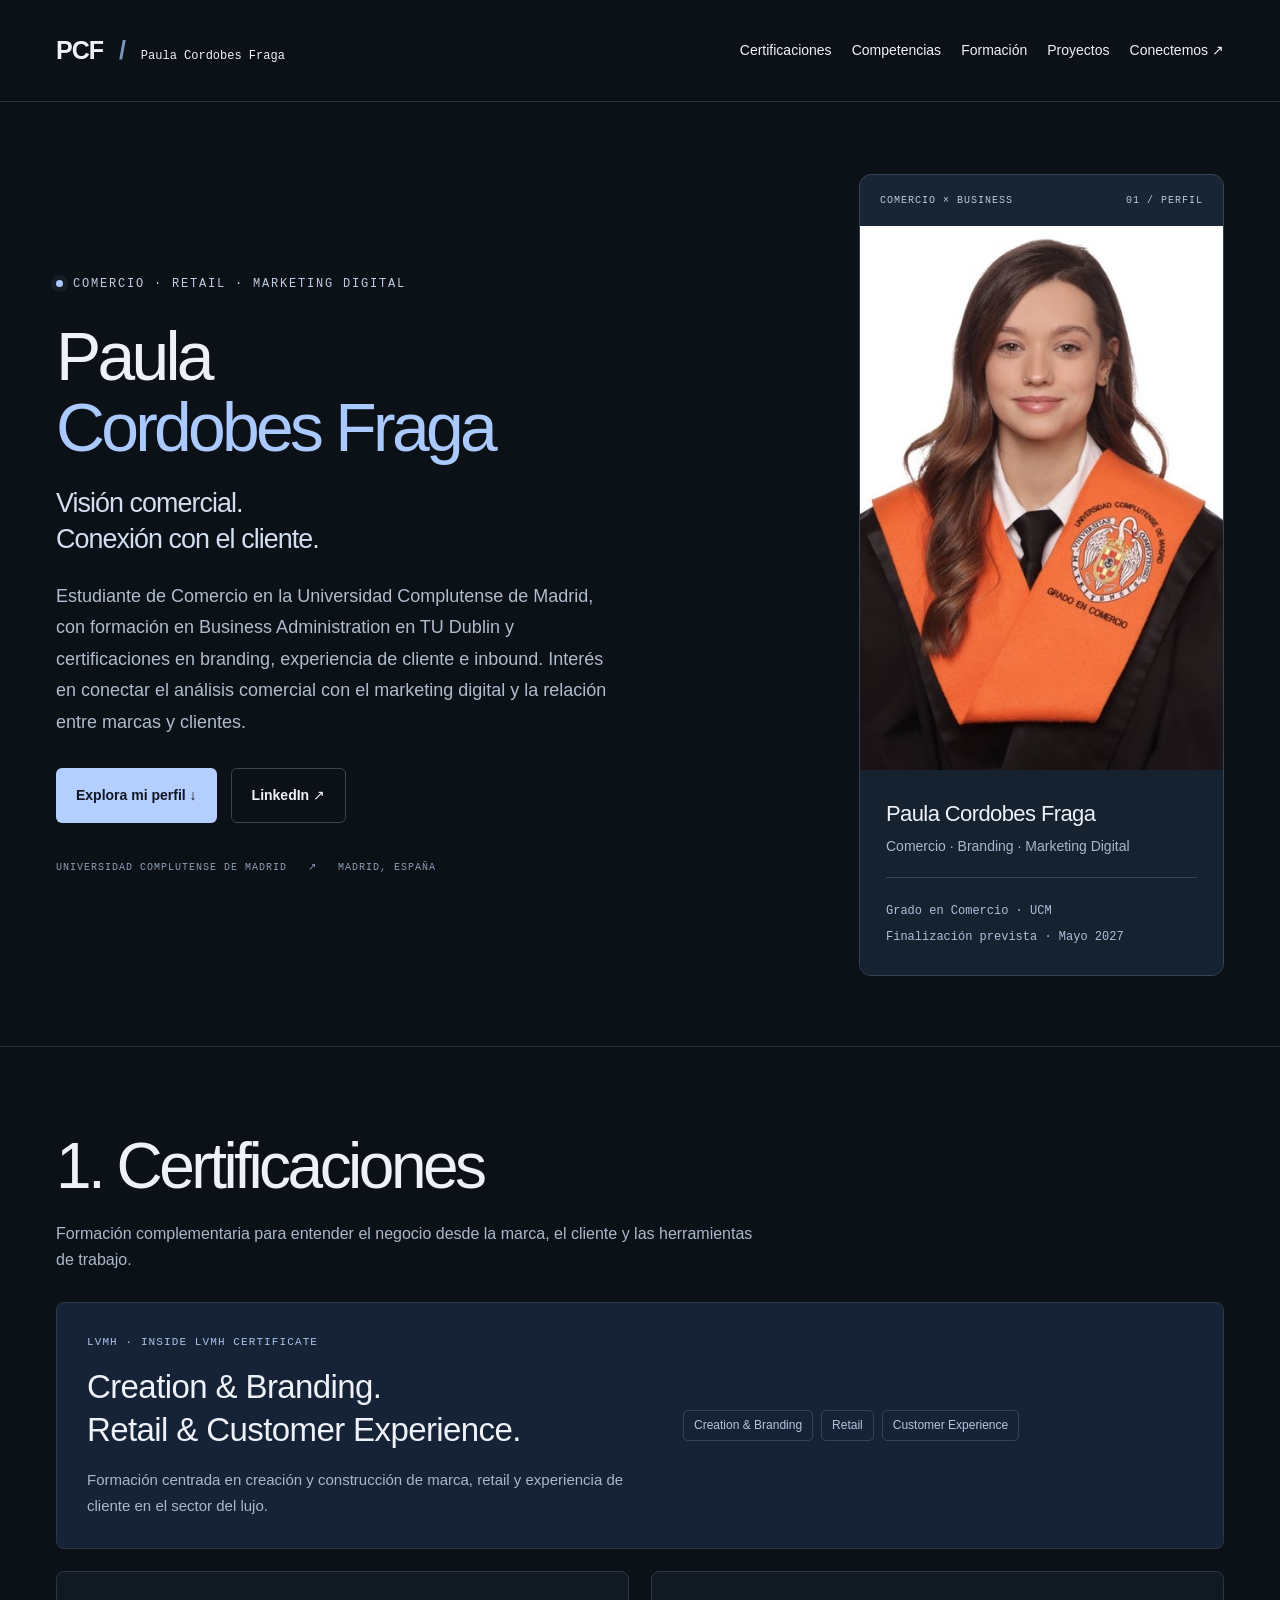
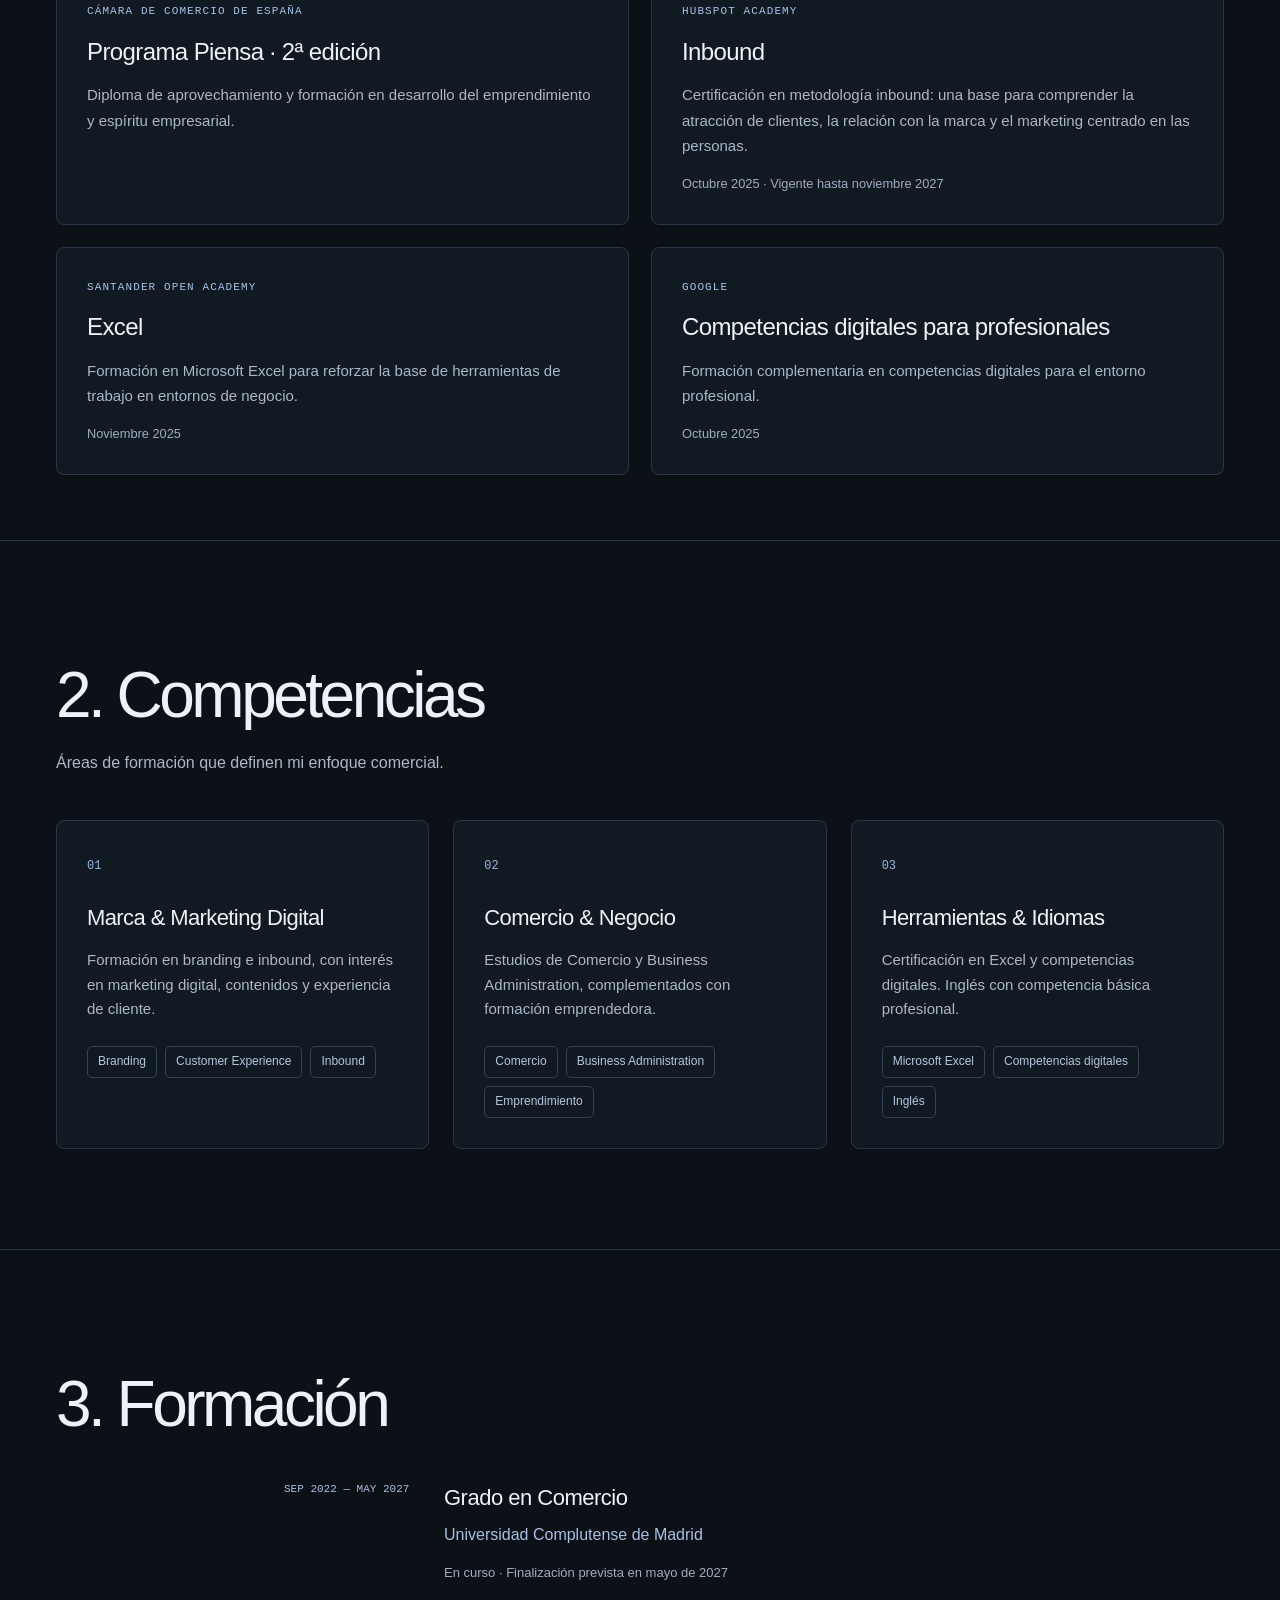
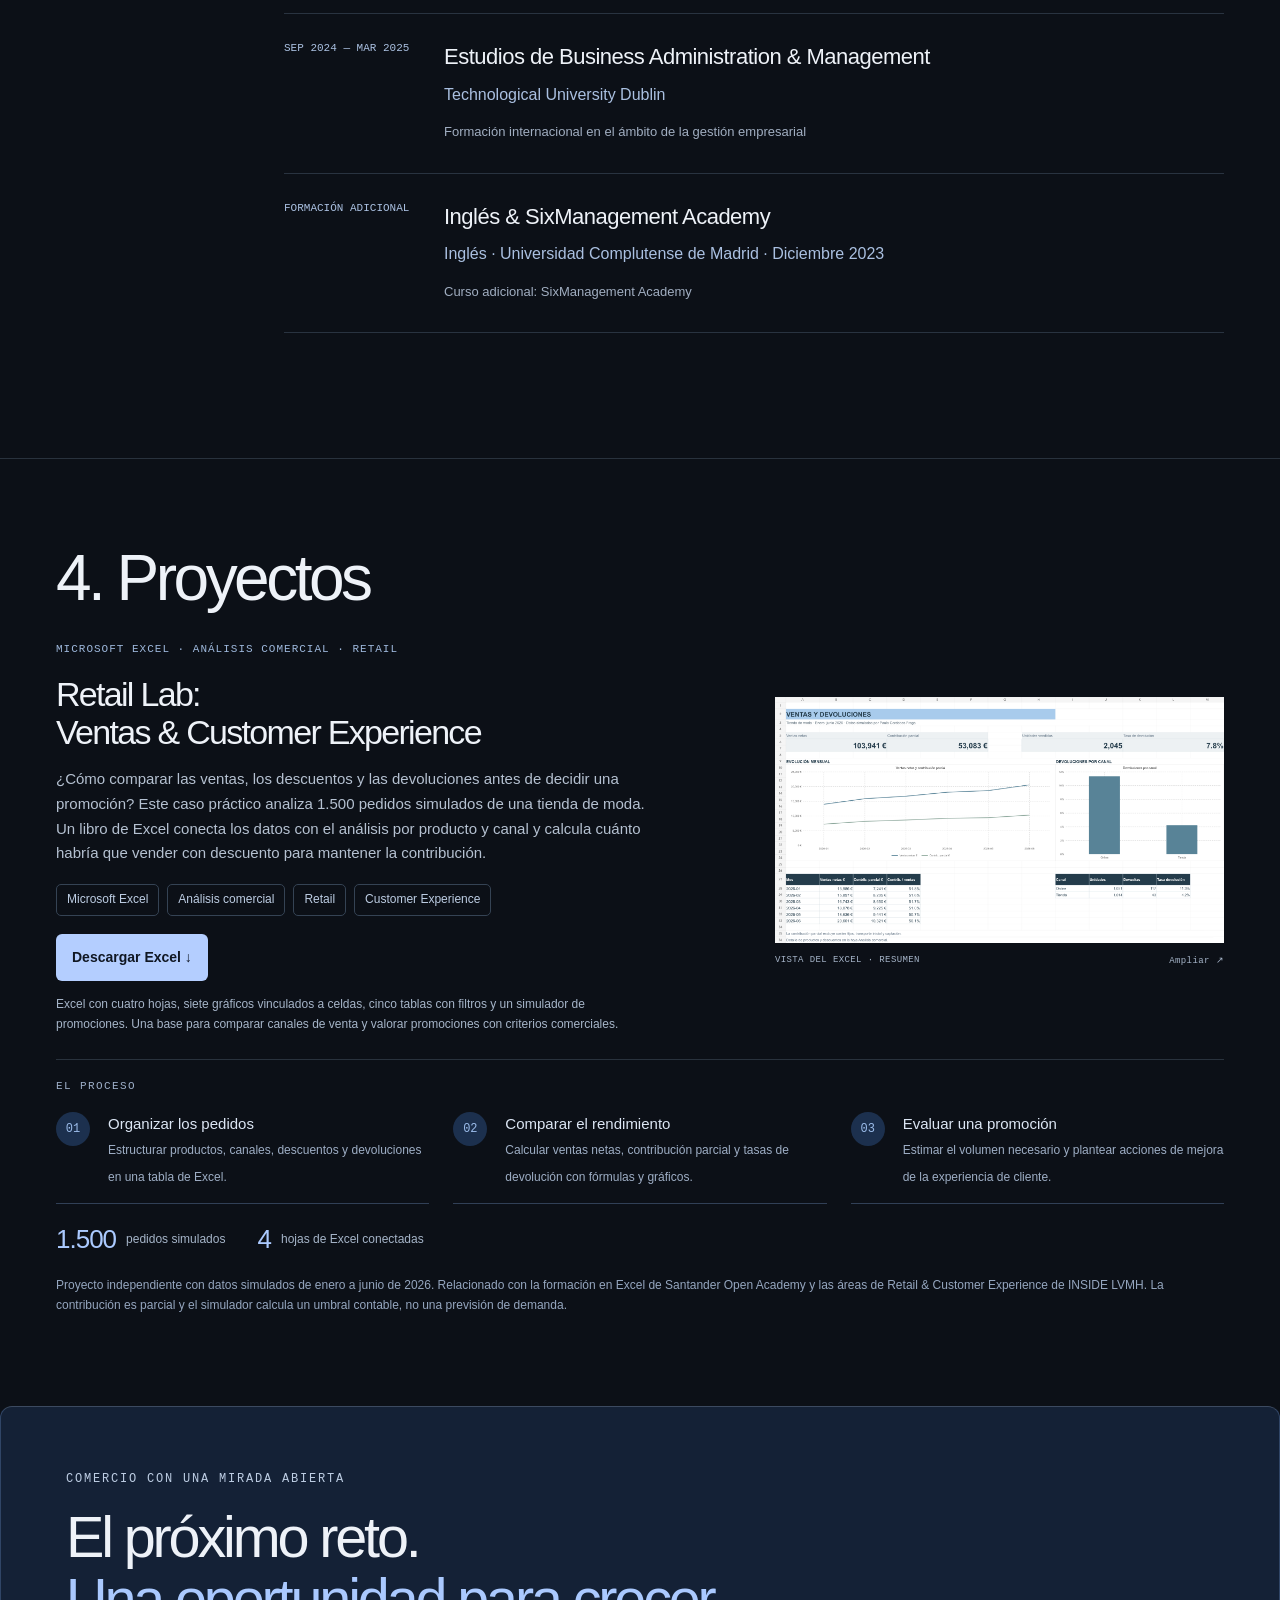
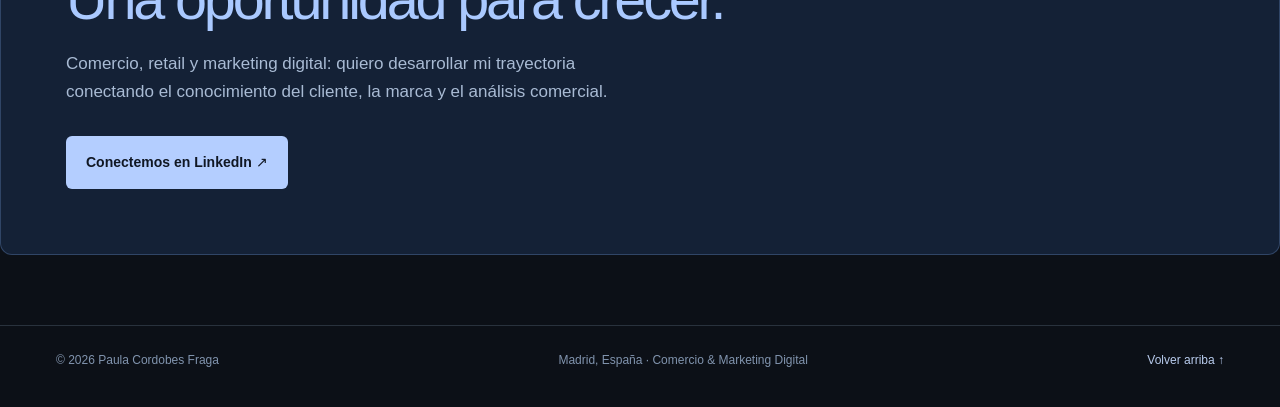
==== index.html @ 2d297b6a "Sincronizar vista previa con el Excel adjunto" ====
<!doctype html><html lang="es"><head><meta charset="utf-8"><meta name="viewport" content="width=device-width,initial-scale=1"><title>Paula Cordobes Fraga | Comercio, Retail & Marketing Digital</title><meta name="description" content="Estudiante de Comercio en la Universidad Complutense de Madrid. Formación internacional, retail, branding e interés en marketing digital."><link rel="canonical" href="https://paulacordobesfraga.github.io/"><meta property="og:title" content="Paula Cordobes Fraga | Comercio & Marketing Digital"><meta property="og:description" content="Formación comercial, perspectiva internacional y una mirada centrada en la marca y el cliente."><link rel="stylesheet" href="style.css"><style>#projects .project-cover figcaption,#projects .project-cover figcaption span{color:#a6b5c9}#projects .project-cover a:focus-visible{outline:2px solid #b4ceff;outline-offset:5px}#projects .project-cover img{aspect-ratio:auto}#projects .project-actions .text-link{flex-basis:auto;margin-right:18px}@media(max-width:700px){#projects .project-cover{max-width:none}#projects .project-actions .text-link{flex-basis:100%}}</style></head><body><main><a class="skip" href="#content">Saltar al contenido</a><header class="nav"><a class="wordmark" href="#content">PCF<span> / </span><small>Paula Cordobes Fraga</small></a><nav aria-label="Navegación principal"><a href="#credentials">Certificaciones</a><a href="#expertise">Competencias</a><a href="#education">Formación</a><a href="#projects">Proyectos</a><a class="" href="https://www.linkedin.com/in/paula-cordob%C3%A9s-fraga-508a6a265/" target="_blank" rel="noopener noreferrer">Conectemos ↗</a></nav></header>
<section class="hero wrap" id="content"><div class="hero-copy"><p class="eyebrow"><span class="dot"></span> COMERCIO · RETAIL · MARKETING DIGITAL</p><h1>Paula<br><em>Cordobes Fraga</em></h1><p class="hero-role">Visión comercial.<br>Conexión con el cliente.</p><p class="intro">Estudiante de Comercio en la Universidad Complutense de Madrid, con formación en Business Administration en TU Dublin y certificaciones en branding, experiencia de cliente e inbound. Interés en conectar el análisis comercial con el marketing digital y la relación entre marcas y clientes.</p><div class="actions"><a class="button primary" href="#credentials">Explora mi perfil ↓</a><a class="button secondary" href="https://www.linkedin.com/in/paula-cordob%C3%A9s-fraga-508a6a265/" target="_blank" rel="noopener noreferrer">LinkedIn ↗</a></div><p class="hero-meta">UNIVERSIDAD COMPLUTENSE DE MADRID &nbsp; ↗ &nbsp; MADRID, ESPAÑA</p></div><aside class="portrait" aria-label="Resumen profesional"><div class="portrait-top"><span>COMERCIO × BUSINESS</span><span>01 / PERFIL</span></div><img src="paula-cordobes-fraga.jpeg" alt="Retrato de Paula Cordobes Fraga" width="427" height="640" fetchpriority="high" decoding="async" style="display:block;width:100%;height:auto;aspect-ratio:427/640;object-fit:contain"><div class="portrait-bottom"><p>Paula Cordobes Fraga</p><span>Comercio · Branding · Marketing Digital</span><div class="portrait-rule"></div><small>Grado en Comercio · UCM<br>Finalización prevista · Mayo 2027</small></div></aside></section>

<section class="work-section section" id="credentials"><div class="wrap"><div class="section-heading"><h2>1. Certificaciones</h2><p class="section-intro">Formación complementaria para entender el negocio desde la marca, el cliente y las herramientas de trabajo.</p></div><div class="credential-list"><article class="credential featured"><div><p class="organization">LVMH · INSIDE LVMH CERTIFICATE</p><h3>Creation & Branding.<br>Retail & Customer Experience.</h3><p>Formación centrada en creación y construcción de marca, retail y experiencia de cliente en el sector del lujo.</p></div><div class="tags"><span>Creation & Branding</span><span>Retail</span><span>Customer Experience</span></div></article><article class="credential"><p class="organization">CÁMARA DE COMERCIO DE ESPAÑA</p><h3>Programa Piensa · 2ª edición</h3><p>Diploma de aprovechamiento y formación en desarrollo del emprendimiento y espíritu empresarial.</p><small></small></article><article class="credential"><p class="organization">HUBSPOT ACADEMY</p><h3>Inbound</h3><p>Certificación en metodología inbound: una base para comprender la atracción de clientes, la relación con la marca y el marketing centrado en las personas.</p><small>Octubre 2025 · Vigente hasta noviembre 2027</small></article><article class="credential"><p class="organization">SANTANDER OPEN ACADEMY</p><h3>Excel</h3><p>Formación en Microsoft Excel para reforzar la base de herramientas de trabajo en entornos de negocio.</p><small>Noviembre 2025</small></article><article class="credential"><p class="organization">GOOGLE</p><h3>Competencias digitales para profesionales</h3><p>Formación complementaria en competencias digitales para el entorno profesional.</p><small>Octubre 2025</small></article></div></div></section>
<section class="toolkit section" id="expertise"><div class="wrap"><div class="section-heading"><h2>2. Competencias</h2><p class="section-intro">Áreas de formación que definen mi enfoque comercial.</p></div><div class="skill-grid"><article><span class="skill-no">01</span><h3>Marca & Marketing Digital</h3><p>Formación en branding e inbound, con interés en marketing digital, contenidos y experiencia de cliente.</p><div class="tags"><span>Branding</span><span>Customer Experience</span><span>Inbound</span></div></article><article><span class="skill-no">02</span><h3>Comercio & Negocio</h3><p>Estudios de Comercio y Business Administration, complementados con formación emprendedora.</p><div class="tags"><span>Comercio</span><span>Business Administration</span><span>Emprendimiento</span></div></article><article><span class="skill-no">03</span><h3>Herramientas & Idiomas</h3><p>Certificación en Excel y competencias digitales. Inglés con competencia básica profesional.</p><div class="tags"><span>Microsoft Excel</span><span>Competencias digitales</span><span>Inglés</span></div></article></div></div></section>
<section class="education section" id="education"><div class="wrap"><div class="section-heading"><h2>3. Formación</h2></div><div class="education-list"><article><span>SEP 2022 — MAY 2027</span><div><h3>Grado en Comercio</h3><p>Universidad Complutense de Madrid</p><small>En curso · Finalización prevista en mayo de 2027</small></div></article><article><span>SEP 2024 — MAR 2025</span><div><h3>Estudios de Business Administration & Management</h3><p>Technological University Dublin</p><small>Formación internacional en el ámbito de la gestión empresarial</small></div></article><article><span>FORMACIÓN ADICIONAL</span><div><h3>Inglés & SixManagement Academy</h3><p>Inglés · Universidad Complutense de Madrid · Diciembre 2023</p><small>Curso adicional: SixManagement Academy</small></div></article></div></div></section>
<section class="work-section section" id="projects"><div class="wrap"><div class="section-heading"><h2>4. Proyectos</h2></div>
<article class="project">
<div class="project-copy"><p class="project-kicker">MICROSOFT EXCEL · ANÁLISIS COMERCIAL · RETAIL</p>
<h3>Retail Lab:<br>Ventas &amp; Customer Experience</h3>
<p>¿Cómo comparar las ventas, los descuentos y las devoluciones antes de decidir una promoción? Este caso práctico analiza 1.500 pedidos simulados de una tienda de moda. Un libro de Excel conecta los datos con el análisis por producto y canal y calcula cuánto habría que vender con descuento para mantener la contribución.</p>
<div class="tags"><span>Microsoft Excel</span><span>Análisis comercial</span><span>Retail</span><span>Customer Experience</span></div>
<div class="project-actions"><a class="button dark-button" href="retail-lab/Retail-Lab-Excel.xlsx" download>Descargar Excel ↓</a></div>
<p class="powerbi-note">Excel con cuatro hojas, siete gráficos vinculados a celdas, cinco tablas con filtros y un simulador de promociones. Una base para comparar canales de venta y valorar promociones con criterios comerciales.</p></div>
<figure class="project-cover"><a href="retail-excel-preview.png" target="_blank" rel="noopener" aria-label="Ampliar previsualización del resumen de Excel"><img src="retail-excel-preview.png" alt="Previsualización del Excel Retail Lab: indicadores de ventas y contribución, evolución mensual y devoluciones por canal, con tablas de detalle." width="3356" height="1837" loading="lazy"></a><figcaption><span>VISTA DEL EXCEL · RESUMEN</span><a href="retail-excel-preview.png" target="_blank" rel="noopener">Ampliar ↗</a></figcaption></figure>
<div class="project-evidence"><p class="evidence-label">EL PROCESO</p><ol class="pipeline">
<li><span>01</span><div><strong>Organizar los pedidos</strong><small>Estructurar productos, canales, descuentos y devoluciones en una tabla de Excel.</small></div></li>
<li><span>02</span><div><strong>Comparar el rendimiento</strong><small>Calcular ventas netas, contribución parcial y tasas de devolución con fórmulas y gráficos.</small></div></li>
<li><span>03</span><div><strong>Evaluar una promoción</strong><small>Estimar el volumen necesario y plantear acciones de mejora de la experiencia de cliente.</small></div></li>
</ol><div class="project-numbers"><div><strong>1.500</strong><span>pedidos simulados</span></div><div><strong>4</strong><span>hojas de Excel conectadas</span></div></div>
<p class="evidence-note">Proyecto independiente con datos simulados de enero a junio de 2026. Relacionado con la formación en Excel de Santander Open Academy y las áreas de Retail &amp; Customer Experience de INSIDE LVMH. La contribución es parcial y el simulador calcula un umbral contable, no una previsión de demanda.</p></div>
</article></div></section>
<section class="contact wrap section" id="contact"><p class="eyebrow">COMERCIO CON UNA MIRADA ABIERTA</p><h2>El próximo reto.<br><span>Una oportunidad para crecer.</span></h2><p>Comercio, retail y marketing digital: quiero desarrollar mi trayectoria conectando el conocimiento del cliente, la marca y el análisis comercial.</p><div class="actions"><a class="button primary" href="https://www.linkedin.com/in/paula-cordob%C3%A9s-fraga-508a6a265/" target="_blank" rel="noopener noreferrer">Conectemos en LinkedIn ↗</a></div></section><footer class="wrap"><span>© 2026 Paula Cordobes Fraga</span><span>Madrid, España · Comercio & Marketing Digital</span><a href="#content">Volver arriba ↑</a></footer></main></body></html>
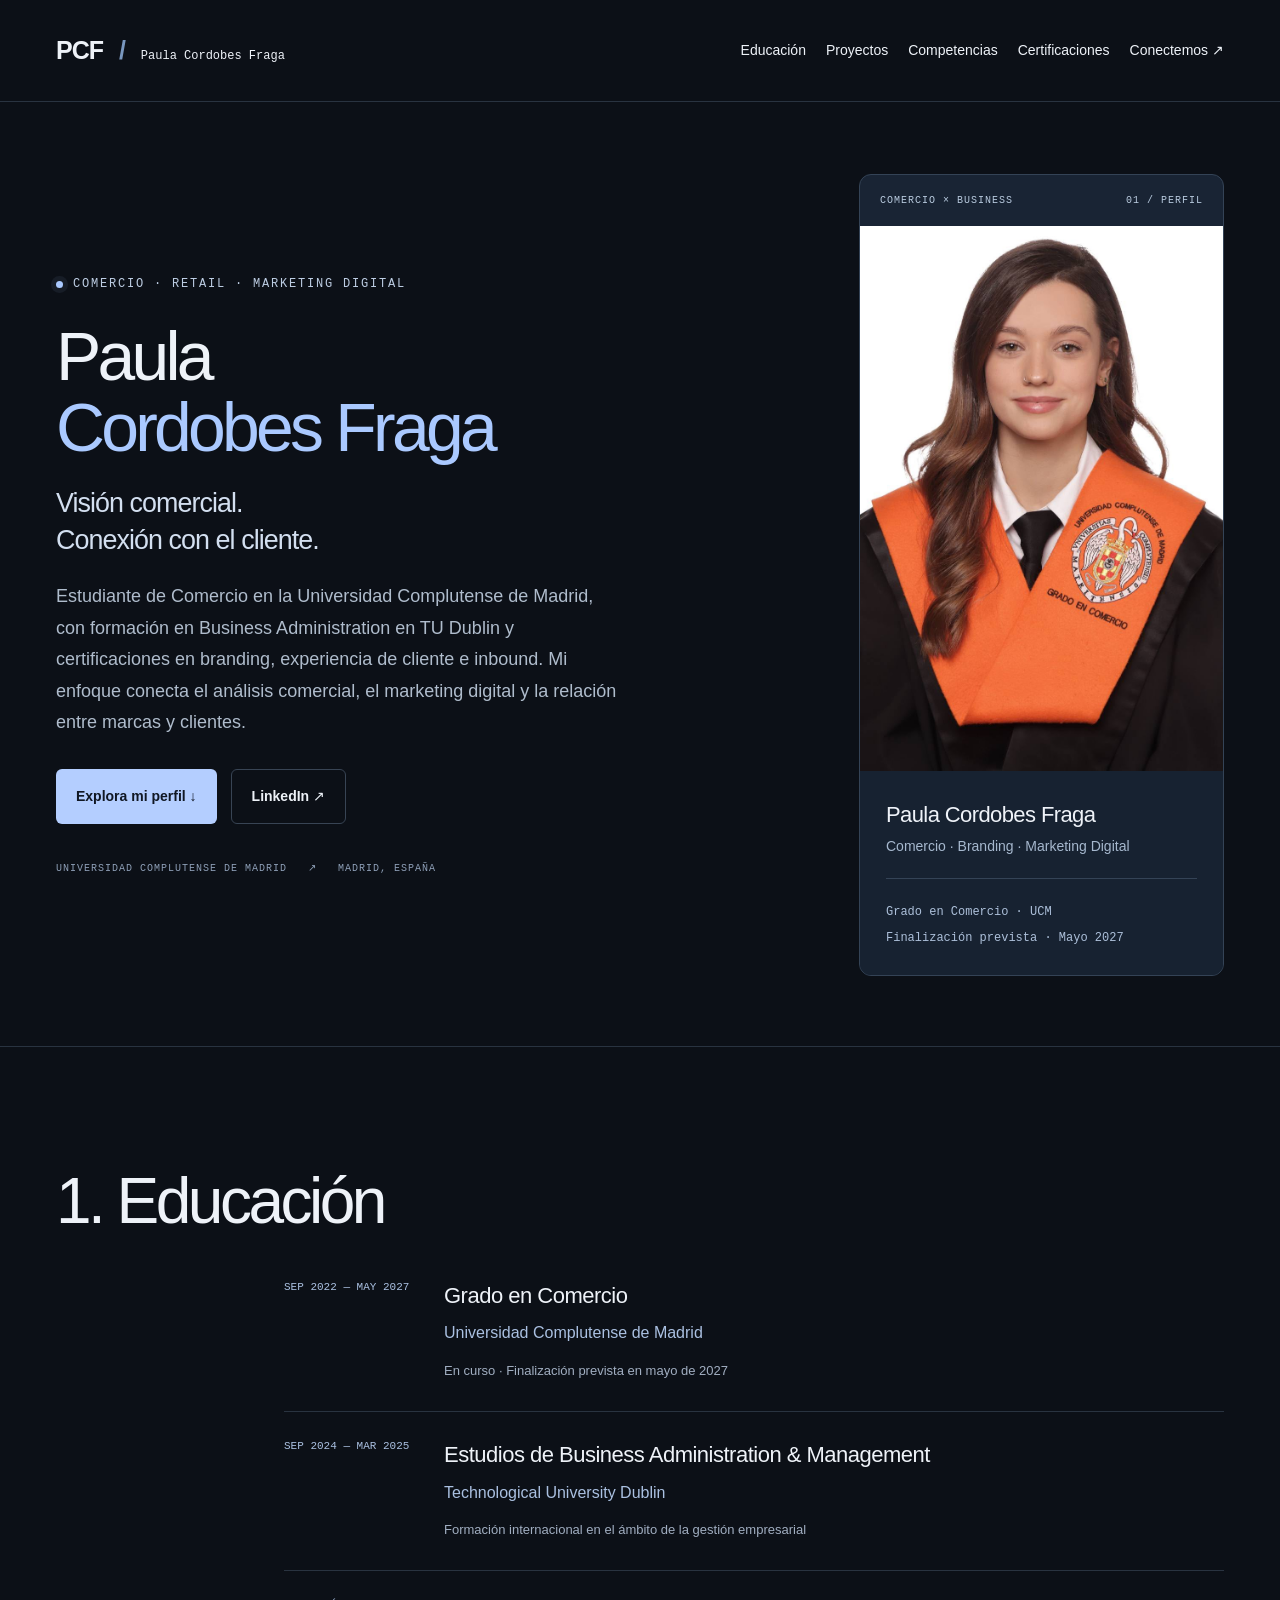
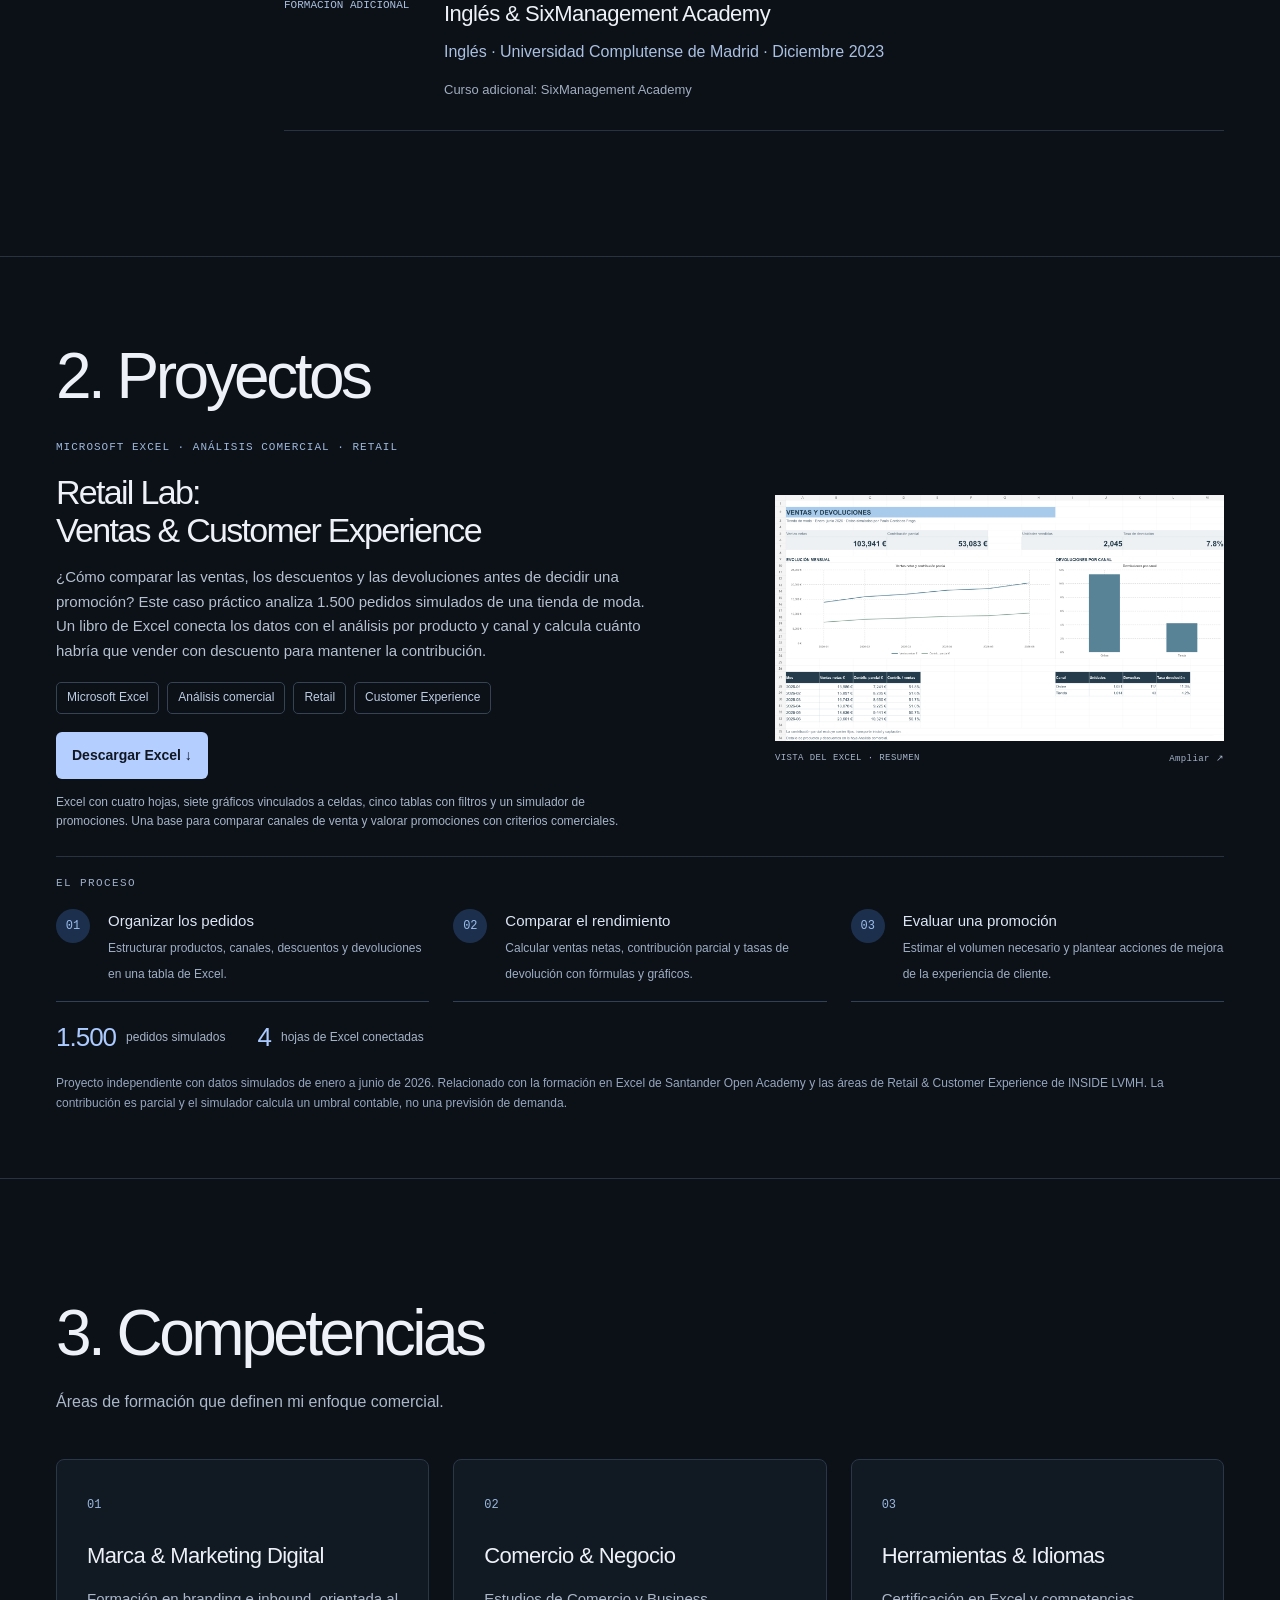
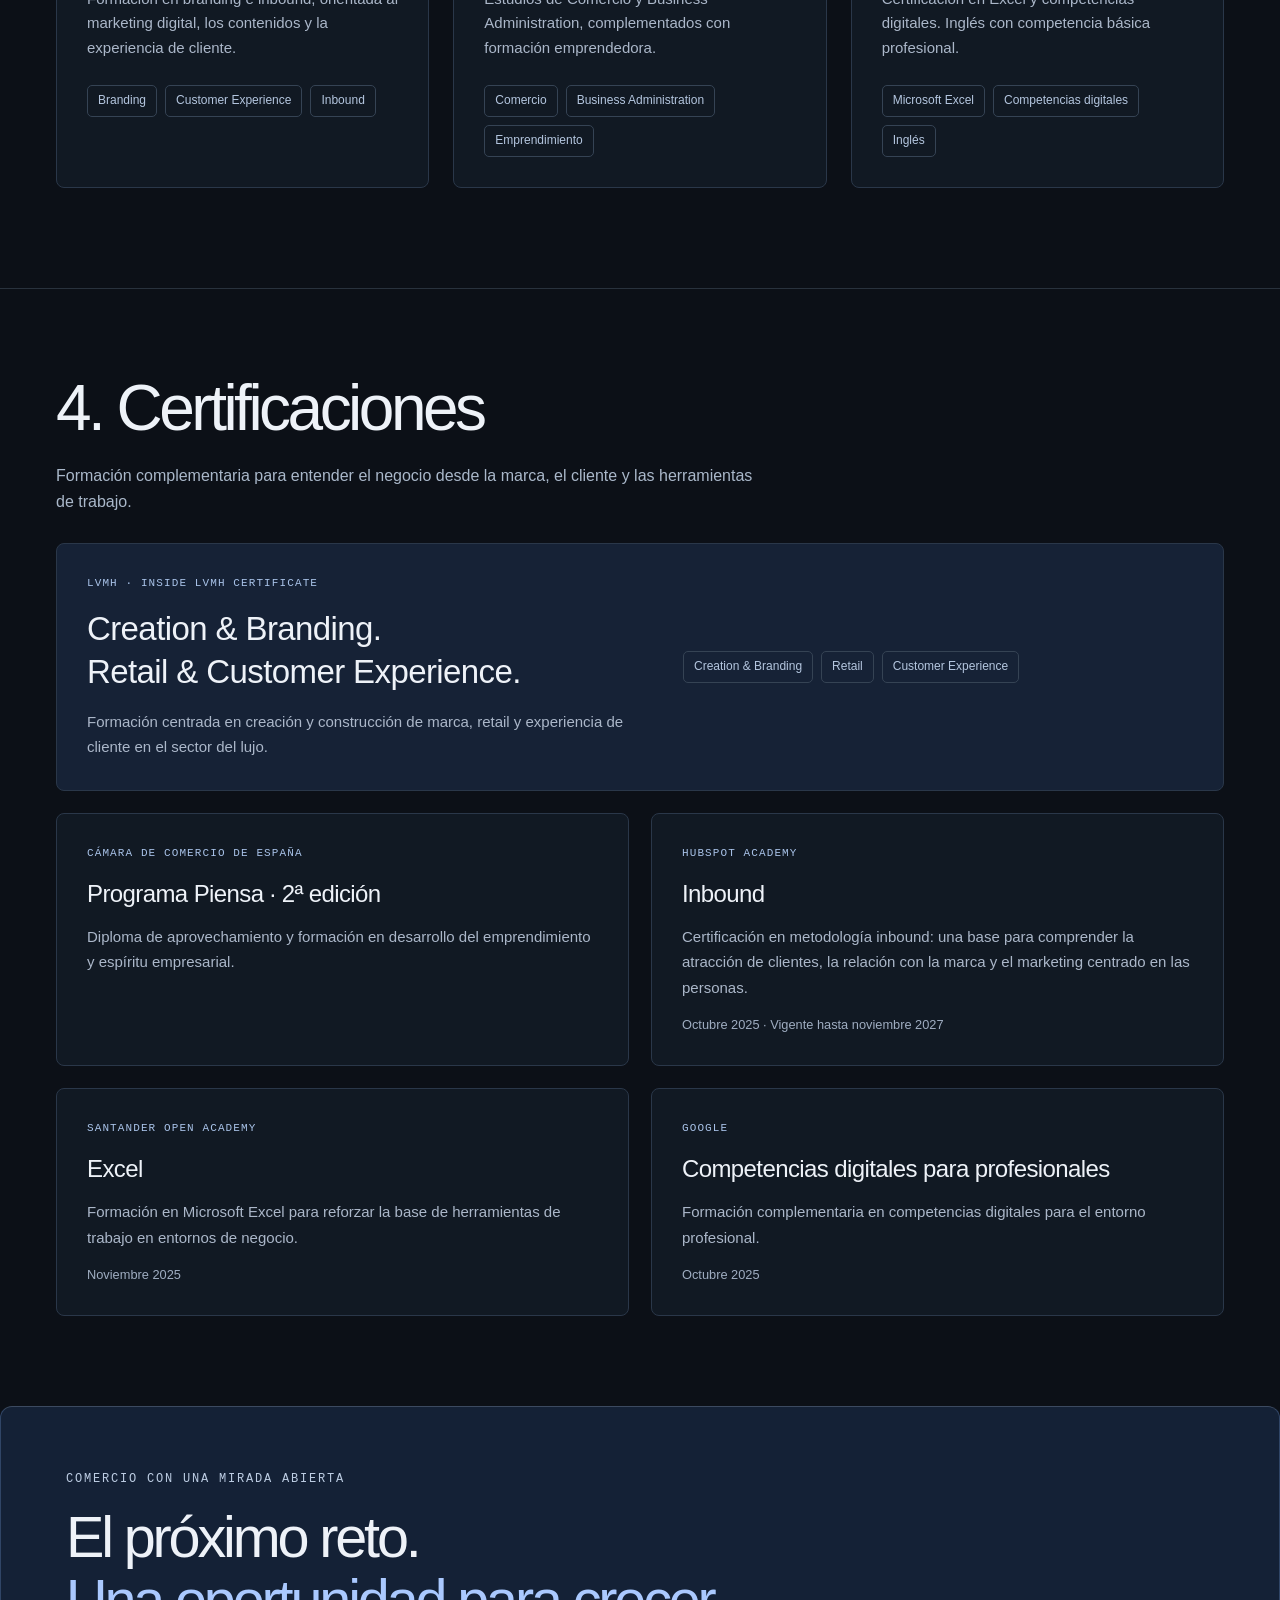
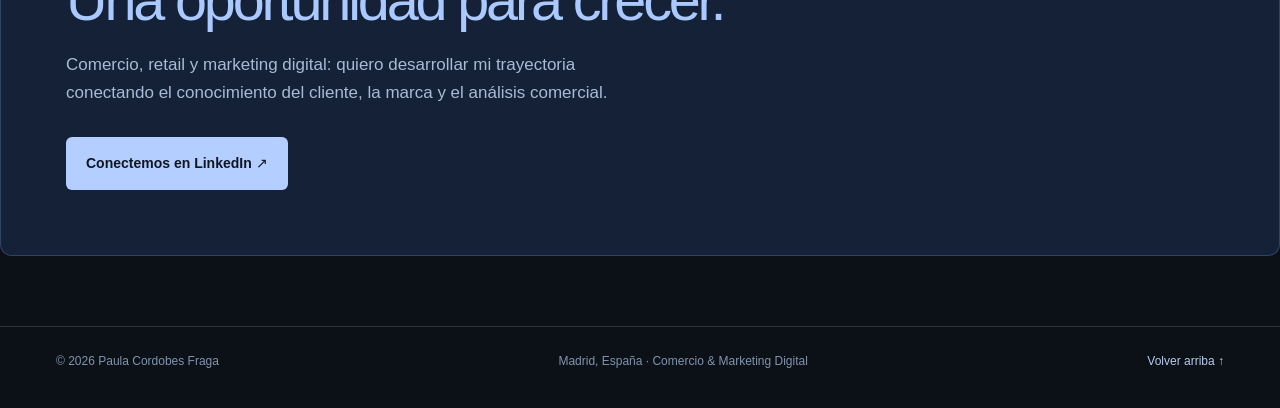
==== commit 7780a620: "Actualizar retrato, enfoque de marketing y orden del portfolio" ====
--- a/index.html
+++ b/index.html
@@ -1,10 +1,8 @@
-<!doctype html><html lang="es"><head><meta charset="utf-8"><meta name="viewport" content="width=device-width,initial-scale=1"><title>Paula Cordobes Fraga | Comercio, Retail & Marketing Digital</title><meta name="description" content="Estudiante de Comercio en la Universidad Complutense de Madrid. Formación internacional, retail, branding e interés en marketing digital."><link rel="canonical" href="https://paulacordobesfraga.github.io/"><meta property="og:title" content="Paula Cordobes Fraga | Comercio & Marketing Digital"><meta property="og:description" content="Formación comercial, perspectiva internacional y una mirada centrada en la marca y el cliente."><link rel="stylesheet" href="style.css"><style>#projects .project-cover figcaption,#projects .project-cover figcaption span{color:#a6b5c9}#projects .project-cover a:focus-visible{outline:2px solid #b4ceff;outline-offset:5px}#projects .project-cover img{aspect-ratio:auto}#projects .project-actions .text-link{flex-basis:auto;margin-right:18px}@media(max-width:700px){#projects .project-cover{max-width:none}#projects .project-actions .text-link{flex-basis:100%}}</style></head><body><main><a class="skip" href="#content">Saltar al contenido</a><header class="nav"><a class="wordmark" href="#content">PCF<span> / </span><small>Paula Cordobes Fraga</small></a><nav aria-label="Navegación principal"><a href="#credentials">Certificaciones</a><a href="#expertise">Competencias</a><a href="#education">Formación</a><a href="#projects">Proyectos</a><a class="" href="https://www.linkedin.com/in/paula-cordob%C3%A9s-fraga-508a6a265/" target="_blank" rel="noopener noreferrer">Conectemos ↗</a></nav></header>
-<section class="hero wrap" id="content"><div class="hero-copy"><p class="eyebrow"><span class="dot"></span> COMERCIO · RETAIL · MARKETING DIGITAL</p><h1>Paula<br><em>Cordobes Fraga</em></h1><p class="hero-role">Visión comercial.<br>Conexión con el cliente.</p><p class="intro">Estudiante de Comercio en la Universidad Complutense de Madrid, con formación en Business Administration en TU Dublin y certificaciones en branding, experiencia de cliente e inbound. Interés en conectar el análisis comercial con el marketing digital y la relación entre marcas y clientes.</p><div class="actions"><a class="button primary" href="#credentials">Explora mi perfil ↓</a><a class="button secondary" href="https://www.linkedin.com/in/paula-cordob%C3%A9s-fraga-508a6a265/" target="_blank" rel="noopener noreferrer">LinkedIn ↗</a></div><p class="hero-meta">UNIVERSIDAD COMPLUTENSE DE MADRID &nbsp; ↗ &nbsp; MADRID, ESPAÑA</p></div><aside class="portrait" aria-label="Resumen profesional"><div class="portrait-top"><span>COMERCIO × BUSINESS</span><span>01 / PERFIL</span></div><img src="paula-cordobes-fraga.jpeg" alt="Retrato de Paula Cordobes Fraga" width="427" height="640" fetchpriority="high" decoding="async" style="display:block;width:100%;height:auto;aspect-ratio:427/640;object-fit:contain"><div class="portrait-bottom"><p>Paula Cordobes Fraga</p><span>Comercio · Branding · Marketing Digital</span><div class="portrait-rule"></div><small>Grado en Comercio · UCM<br>Finalización prevista · Mayo 2027</small></div></aside></section>
+<!doctype html><html lang="es"><head><meta charset="utf-8"><meta name="viewport" content="width=device-width,initial-scale=1"><title>Paula Cordobes Fraga | Comercio, Retail & Marketing Digital</title><meta name="description" content="Estudiante de Comercio en la Universidad Complutense de Madrid. Formación internacional, retail, branding y marketing digital."><link rel="canonical" href="https://paulacordobesfraga.github.io/"><meta property="og:title" content="Paula Cordobes Fraga | Comercio & Marketing Digital"><meta property="og:description" content="Formación comercial, perspectiva internacional y una mirada centrada en la marca y el cliente."><link rel="stylesheet" href="style.css"><style>#projects .project-cover figcaption,#projects .project-cover figcaption span{color:#a6b5c9}#projects .project-cover a:focus-visible{outline:2px solid #b4ceff;outline-offset:5px}#projects .project-cover img{aspect-ratio:auto}#projects .project-actions .text-link{flex-basis:auto;margin-right:18px}@media(max-width:700px){#projects .project-cover{max-width:none}#projects .project-actions .text-link{flex-basis:100%}}</style></head><body><main><a class="skip" href="#content">Saltar al contenido</a><header class="nav"><a class="wordmark" href="#content">PCF<span> / </span><small>Paula Cordobes Fraga</small></a><nav aria-label="Navegación principal"><a href="#education">Educación</a><a href="#projects">Proyectos</a><a href="#expertise">Competencias</a><a href="#credentials">Certificaciones</a><a class="" href="https://www.linkedin.com/in/paula-cordob%C3%A9s-fraga-508a6a265/" target="_blank" rel="noopener noreferrer">Conectemos ↗</a></nav></header>
+<section class="hero wrap" id="content"><div class="hero-copy"><p class="eyebrow"><span class="dot"></span> COMERCIO · RETAIL · MARKETING DIGITAL</p><h1>Paula<br><em>Cordobes Fraga</em></h1><p class="hero-role">Visión comercial.<br>Conexión con el cliente.</p><p class="intro">Estudiante de Comercio en la Universidad Complutense de Madrid, con formación en Business Administration en TU Dublin y certificaciones en branding, experiencia de cliente e inbound. Mi enfoque conecta el análisis comercial, el marketing digital y la relación entre marcas y clientes.</p><div class="actions"><a class="button primary" href="#education">Explora mi perfil ↓</a><a class="button secondary" href="https://www.linkedin.com/in/paula-cordob%C3%A9s-fraga-508a6a265/" target="_blank" rel="noopener noreferrer">LinkedIn ↗</a></div><p class="hero-meta">UNIVERSIDAD COMPLUTENSE DE MADRID &nbsp; ↗ &nbsp; MADRID, ESPAÑA</p></div><aside class="portrait" aria-label="Resumen profesional"><div class="portrait-top"><span>COMERCIO × BUSINESS</span><span>01 / PERFIL</span></div><img src="paula-cordobes-fraga.jpeg" alt="Retrato de Paula Cordobes Fraga" width="853" height="1280" fetchpriority="high" decoding="async" style="display:block;width:100%;height:auto;aspect-ratio:853/1280;object-fit:contain"><div class="portrait-bottom"><p>Paula Cordobes Fraga</p><span>Comercio · Branding · Marketing Digital</span><div class="portrait-rule"></div><small>Grado en Comercio · UCM<br>Finalización prevista · Mayo 2027</small></div></aside></section>
 
-<section class="work-section section" id="credentials"><div class="wrap"><div class="section-heading"><h2>1. Certificaciones</h2><p class="section-intro">Formación complementaria para entender el negocio desde la marca, el cliente y las herramientas de trabajo.</p></div><div class="credential-list"><article class="credential featured"><div><p class="organization">LVMH · INSIDE LVMH CERTIFICATE</p><h3>Creation & Branding.<br>Retail & Customer Experience.</h3><p>Formación centrada en creación y construcción de marca, retail y experiencia de cliente en el sector del lujo.</p></div><div class="tags"><span>Creation & Branding</span><span>Retail</span><span>Customer Experience</span></div></article><article class="credential"><p class="organization">CÁMARA DE COMERCIO DE ESPAÑA</p><h3>Programa Piensa · 2ª edición</h3><p>Diploma de aprovechamiento y formación en desarrollo del emprendimiento y espíritu empresarial.</p><small></small></article><article class="credential"><p class="organization">HUBSPOT ACADEMY</p><h3>Inbound</h3><p>Certificación en metodología inbound: una base para comprender la atracción de clientes, la relación con la marca y el marketing centrado en las personas.</p><small>Octubre 2025 · Vigente hasta noviembre 2027</small></article><article class="credential"><p class="organization">SANTANDER OPEN ACADEMY</p><h3>Excel</h3><p>Formación en Microsoft Excel para reforzar la base de herramientas de trabajo en entornos de negocio.</p><small>Noviembre 2025</small></article><article class="credential"><p class="organization">GOOGLE</p><h3>Competencias digitales para profesionales</h3><p>Formación complementaria en competencias digitales para el entorno profesional.</p><small>Octubre 2025</small></article></div></div></section>
-<section class="toolkit section" id="expertise"><div class="wrap"><div class="section-heading"><h2>2. Competencias</h2><p class="section-intro">Áreas de formación que definen mi enfoque comercial.</p></div><div class="skill-grid"><article><span class="skill-no">01</span><h3>Marca & Marketing Digital</h3><p>Formación en branding e inbound, con interés en marketing digital, contenidos y experiencia de cliente.</p><div class="tags"><span>Branding</span><span>Customer Experience</span><span>Inbound</span></div></article><article><span class="skill-no">02</span><h3>Comercio & Negocio</h3><p>Estudios de Comercio y Business Administration, complementados con formación emprendedora.</p><div class="tags"><span>Comercio</span><span>Business Administration</span><span>Emprendimiento</span></div></article><article><span class="skill-no">03</span><h3>Herramientas & Idiomas</h3><p>Certificación en Excel y competencias digitales. Inglés con competencia básica profesional.</p><div class="tags"><span>Microsoft Excel</span><span>Competencias digitales</span><span>Inglés</span></div></article></div></div></section>
-<section class="education section" id="education"><div class="wrap"><div class="section-heading"><h2>3. Formación</h2></div><div class="education-list"><article><span>SEP 2022 — MAY 2027</span><div><h3>Grado en Comercio</h3><p>Universidad Complutense de Madrid</p><small>En curso · Finalización prevista en mayo de 2027</small></div></article><article><span>SEP 2024 — MAR 2025</span><div><h3>Estudios de Business Administration & Management</h3><p>Technological University Dublin</p><small>Formación internacional en el ámbito de la gestión empresarial</small></div></article><article><span>FORMACIÓN ADICIONAL</span><div><h3>Inglés & SixManagement Academy</h3><p>Inglés · Universidad Complutense de Madrid · Diciembre 2023</p><small>Curso adicional: SixManagement Academy</small></div></article></div></div></section>
-<section class="work-section section" id="projects"><div class="wrap"><div class="section-heading"><h2>4. Proyectos</h2></div>
+<section class="education section" id="education"><div class="wrap"><div class="section-heading"><h2>1. Educación</h2></div><div class="education-list"><article><span>SEP 2022 — MAY 2027</span><div><h3>Grado en Comercio</h3><p>Universidad Complutense de Madrid</p><small>En curso · Finalización prevista en mayo de 2027</small></div></article><article><span>SEP 2024 — MAR 2025</span><div><h3>Estudios de Business Administration & Management</h3><p>Technological University Dublin</p><small>Formación internacional en el ámbito de la gestión empresarial</small></div></article><article><span>FORMACIÓN ADICIONAL</span><div><h3>Inglés & SixManagement Academy</h3><p>Inglés · Universidad Complutense de Madrid · Diciembre 2023</p><small>Curso adicional: SixManagement Academy</small></div></article></div></div></section>
+<section class="work-section section" id="projects"><div class="wrap"><div class="section-heading"><h2>2. Proyectos</h2></div>
 <article class="project">
 <div class="project-copy"><p class="project-kicker">MICROSOFT EXCEL · ANÁLISIS COMERCIAL · RETAIL</p>
 <h3>Retail Lab:<br>Ventas &amp; Customer Experience</h3>
@@ -20,4 +18,6 @@
 </ol><div class="project-numbers"><div><strong>1.500</strong><span>pedidos simulados</span></div><div><strong>4</strong><span>hojas de Excel conectadas</span></div></div>
 <p class="evidence-note">Proyecto independiente con datos simulados de enero a junio de 2026. Relacionado con la formación en Excel de Santander Open Academy y las áreas de Retail &amp; Customer Experience de INSIDE LVMH. La contribución es parcial y el simulador calcula un umbral contable, no una previsión de demanda.</p></div>
 </article></div></section>
+<section class="toolkit section" id="expertise"><div class="wrap"><div class="section-heading"><h2>3. Competencias</h2><p class="section-intro">Áreas de formación que definen mi enfoque comercial.</p></div><div class="skill-grid"><article><span class="skill-no">01</span><h3>Marca & Marketing Digital</h3><p>Formación en branding e inbound, orientada al marketing digital, los contenidos y la experiencia de cliente.</p><div class="tags"><span>Branding</span><span>Customer Experience</span><span>Inbound</span></div></article><article><span class="skill-no">02</span><h3>Comercio & Negocio</h3><p>Estudios de Comercio y Business Administration, complementados con formación emprendedora.</p><div class="tags"><span>Comercio</span><span>Business Administration</span><span>Emprendimiento</span></div></article><article><span class="skill-no">03</span><h3>Herramientas & Idiomas</h3><p>Certificación en Excel y competencias digitales. Inglés con competencia básica profesional.</p><div class="tags"><span>Microsoft Excel</span><span>Competencias digitales</span><span>Inglés</span></div></article></div></div></section>
+<section class="work-section section" id="credentials"><div class="wrap"><div class="section-heading"><h2>4. Certificaciones</h2><p class="section-intro">Formación complementaria para entender el negocio desde la marca, el cliente y las herramientas de trabajo.</p></div><div class="credential-list"><article class="credential featured"><div><p class="organization">LVMH · INSIDE LVMH CERTIFICATE</p><h3>Creation & Branding.<br>Retail & Customer Experience.</h3><p>Formación centrada en creación y construcción de marca, retail y experiencia de cliente en el sector del lujo.</p></div><div class="tags"><span>Creation & Branding</span><span>Retail</span><span>Customer Experience</span></div></article><article class="credential"><p class="organization">CÁMARA DE COMERCIO DE ESPAÑA</p><h3>Programa Piensa · 2ª edición</h3><p>Diploma de aprovechamiento y formación en desarrollo del emprendimiento y espíritu empresarial.</p><small></small></article><article class="credential"><p class="organization">HUBSPOT ACADEMY</p><h3>Inbound</h3><p>Certificación en metodología inbound: una base para comprender la atracción de clientes, la relación con la marca y el marketing centrado en las personas.</p><small>Octubre 2025 · Vigente hasta noviembre 2027</small></article><article class="credential"><p class="organization">SANTANDER OPEN ACADEMY</p><h3>Excel</h3><p>Formación en Microsoft Excel para reforzar la base de herramientas de trabajo en entornos de negocio.</p><small>Noviembre 2025</small></article><article class="credential"><p class="organization">GOOGLE</p><h3>Competencias digitales para profesionales</h3><p>Formación complementaria en competencias digitales para el entorno profesional.</p><small>Octubre 2025</small></article></div></div></section>
 <section class="contact wrap section" id="contact"><p class="eyebrow">COMERCIO CON UNA MIRADA ABIERTA</p><h2>El próximo reto.<br><span>Una oportunidad para crecer.</span></h2><p>Comercio, retail y marketing digital: quiero desarrollar mi trayectoria conectando el conocimiento del cliente, la marca y el análisis comercial.</p><div class="actions"><a class="button primary" href="https://www.linkedin.com/in/paula-cordob%C3%A9s-fraga-508a6a265/" target="_blank" rel="noopener noreferrer">Conectemos en LinkedIn ↗</a></div></section><footer class="wrap"><span>© 2026 Paula Cordobes Fraga</span><span>Madrid, España · Comercio & Marketing Digital</span><a href="#content">Volver arriba ↑</a></footer></main></body></html>
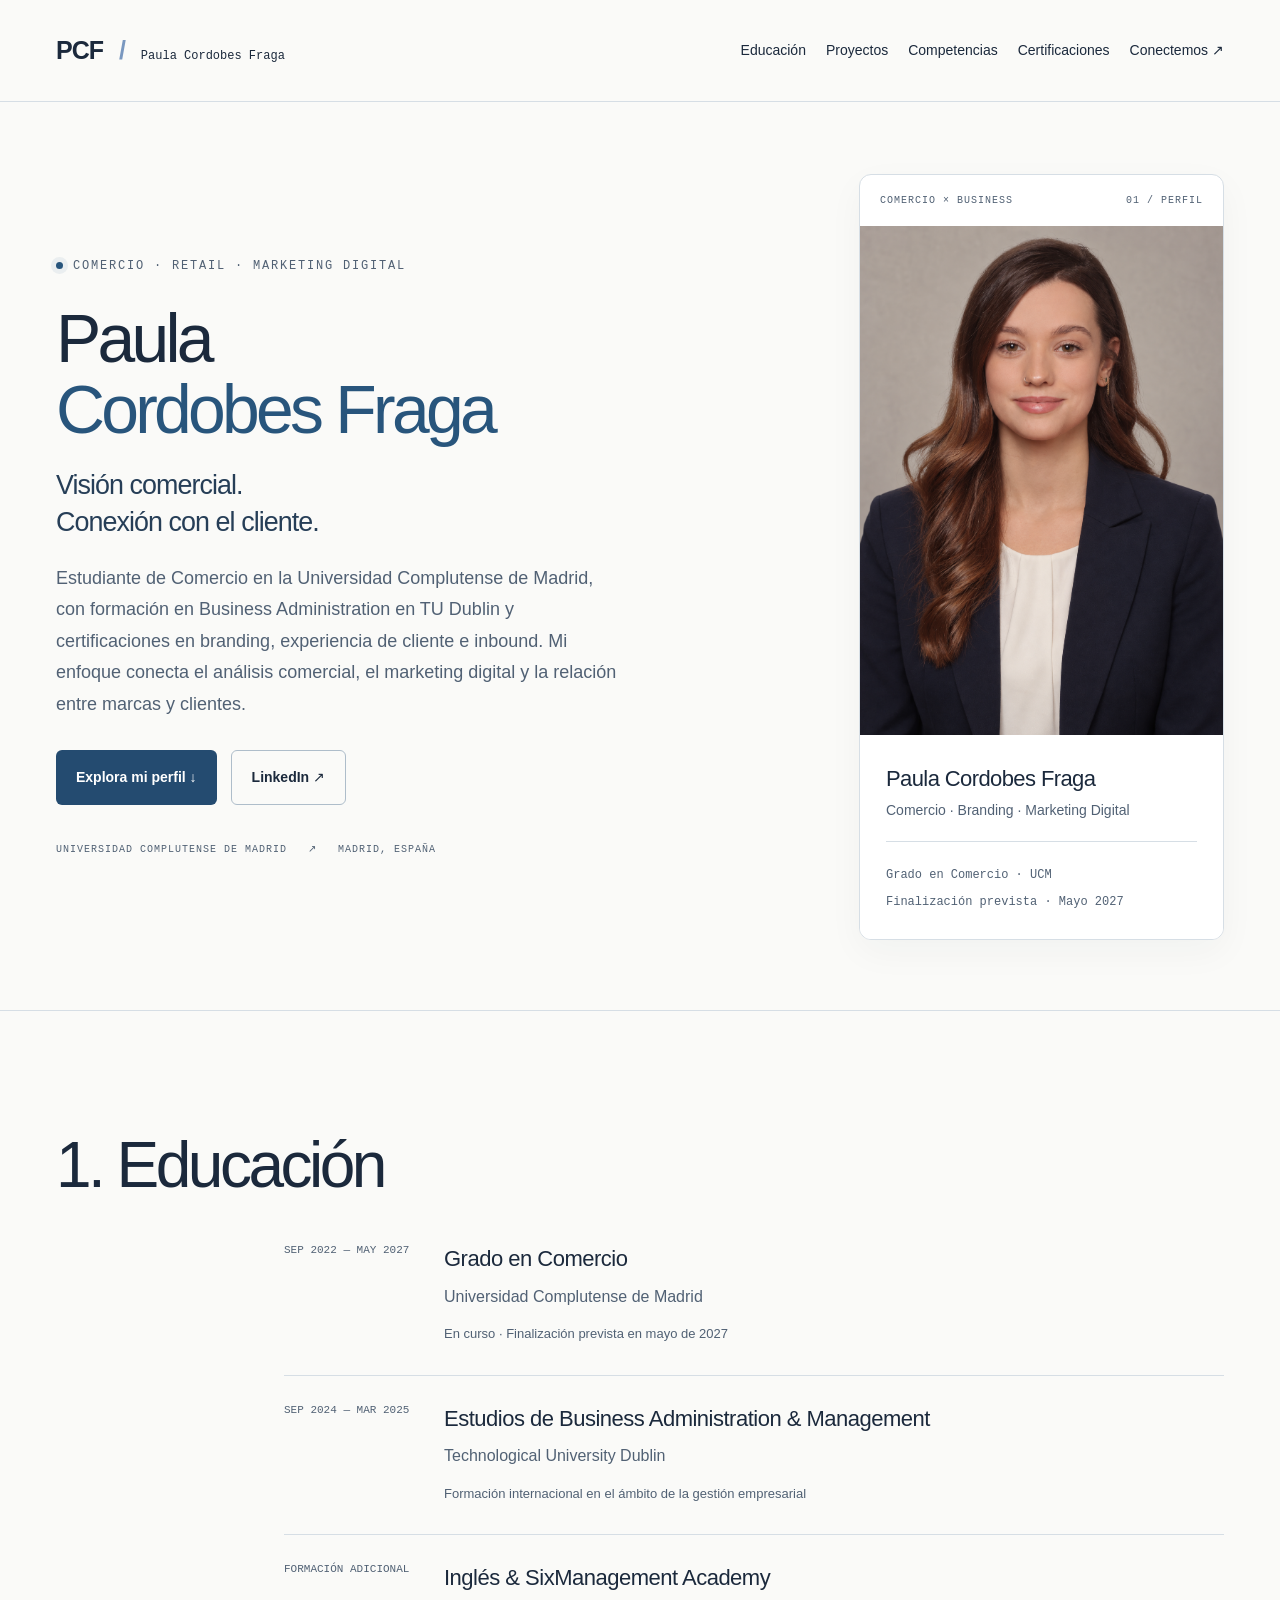
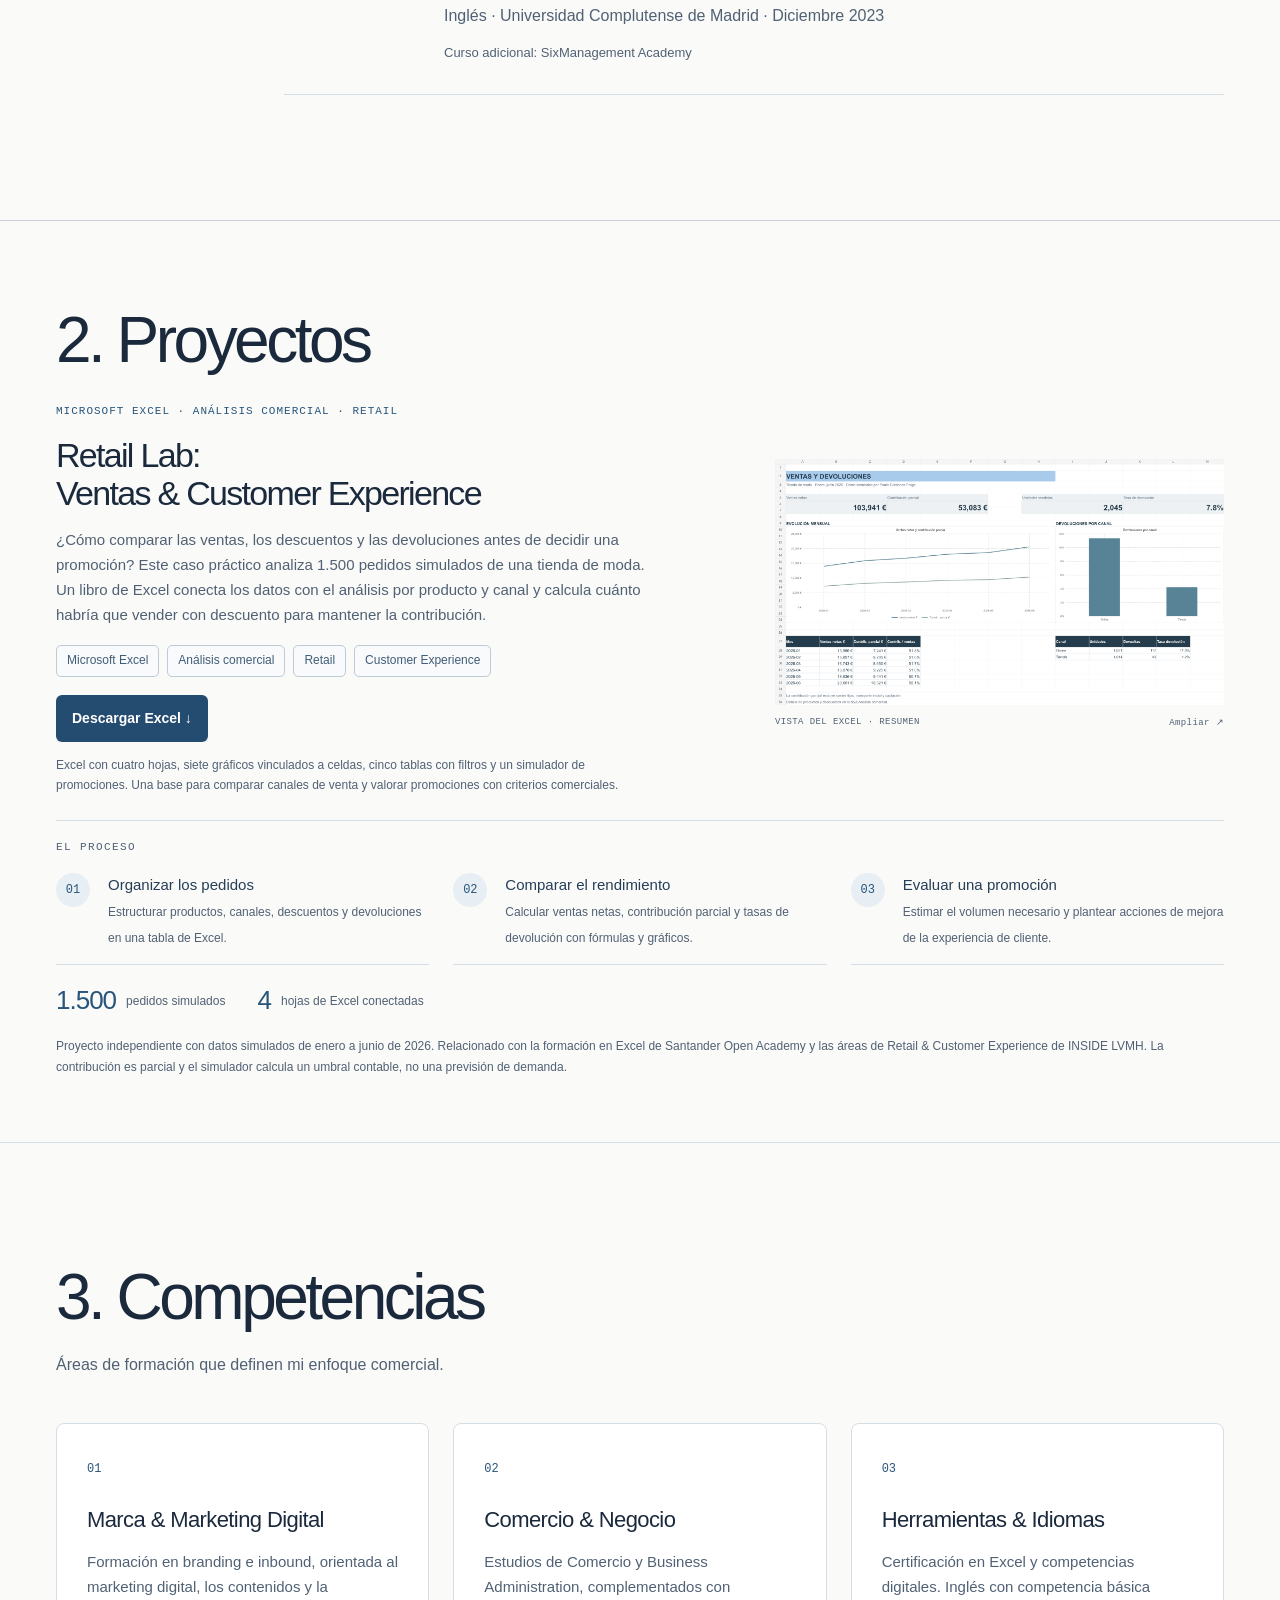
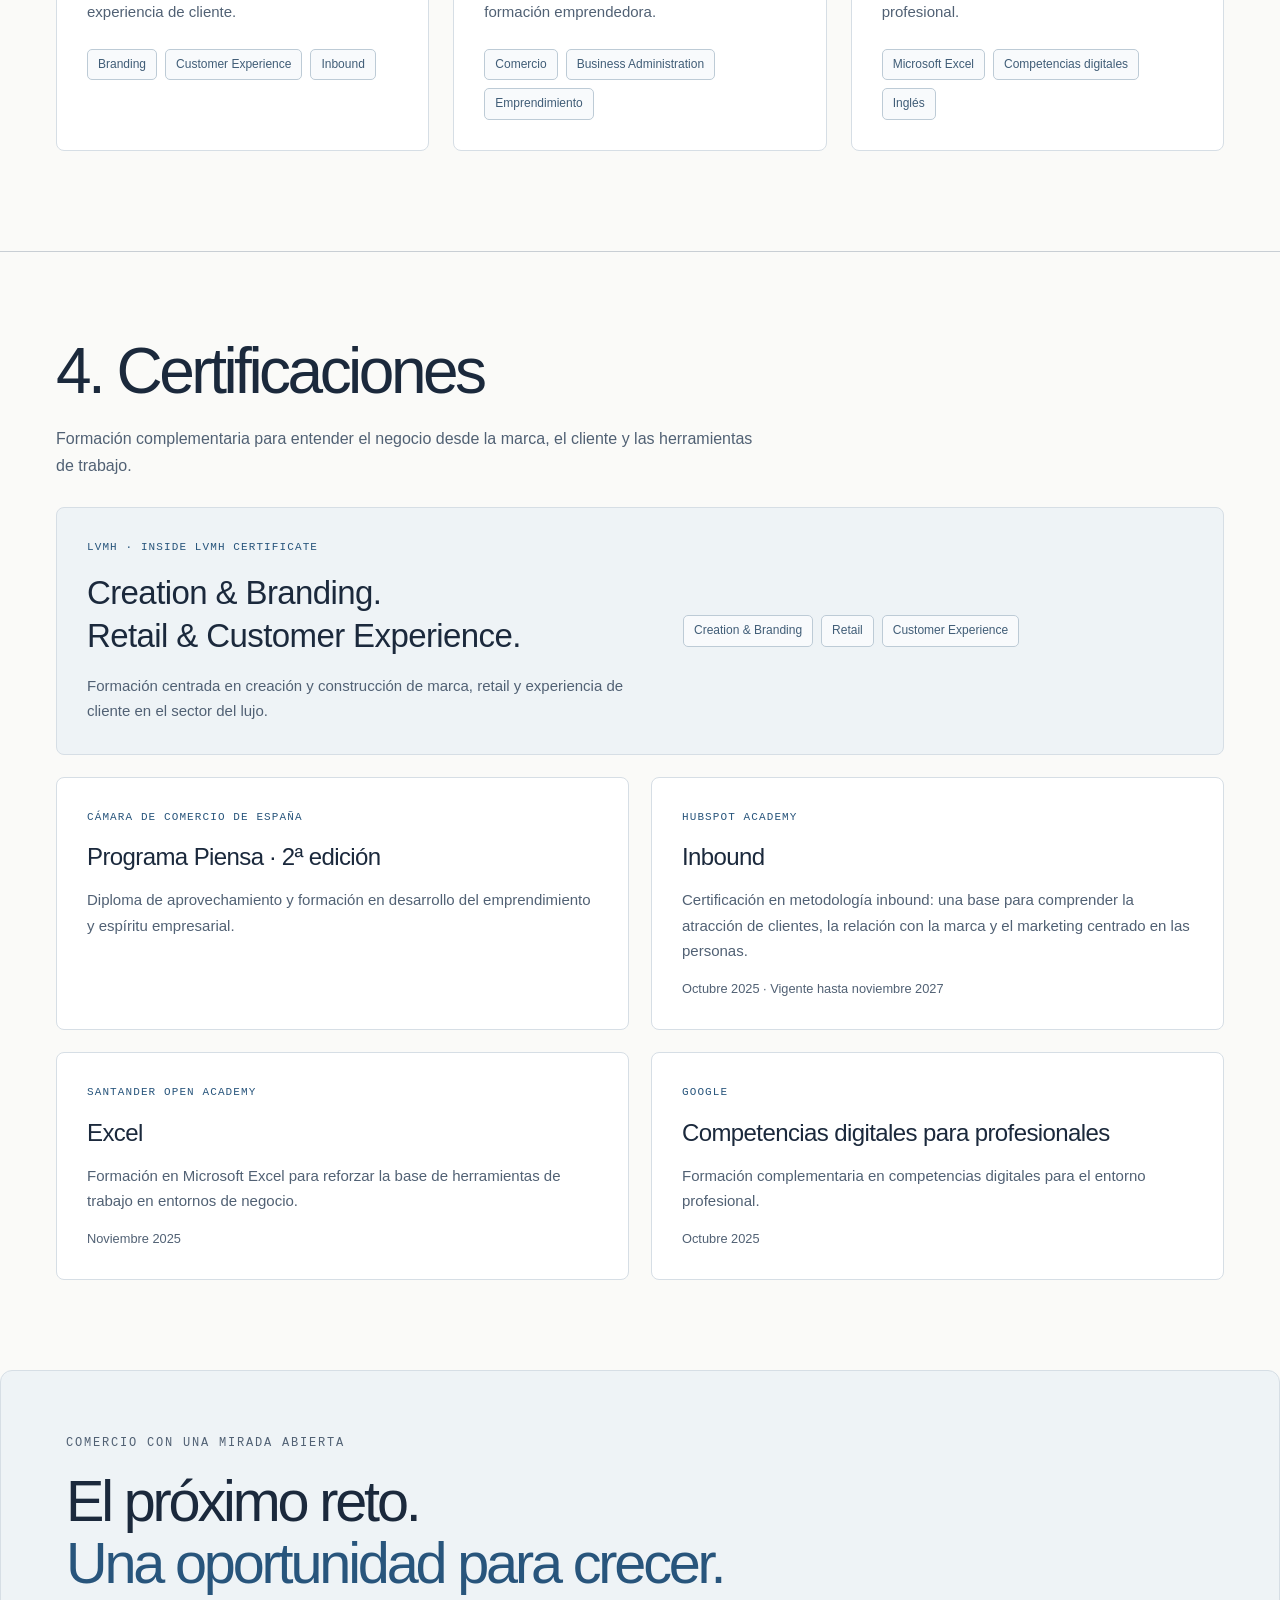
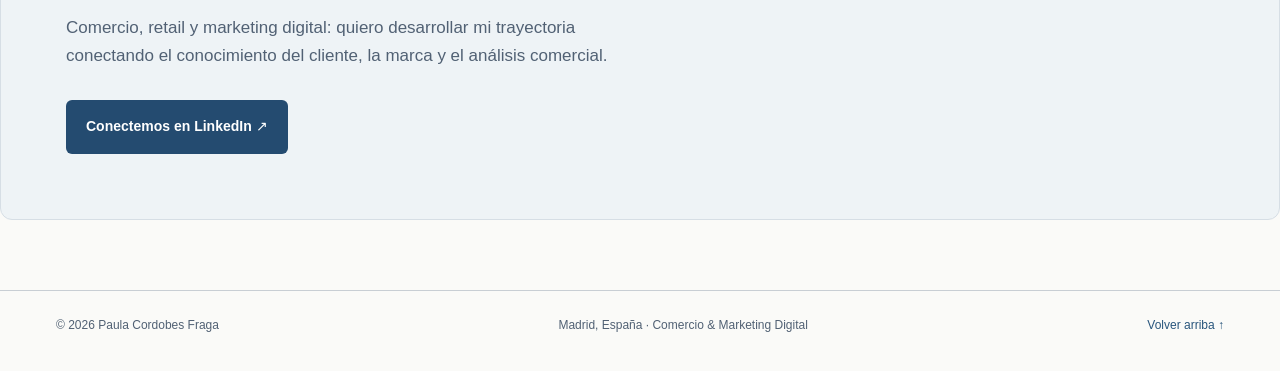
==== commit 9ba1448b: "Actualizar portfolio con tema claro, retrato y portada social" ====
--- a/index.html
+++ b/index.html
@@ -1,5 +1,25 @@
-<!doctype html><html lang="es"><head><meta charset="utf-8"><meta name="viewport" content="width=device-width,initial-scale=1"><title>Paula Cordobes Fraga | Comercio, Retail & Marketing Digital</title><meta name="description" content="Estudiante de Comercio en la Universidad Complutense de Madrid. Formación internacional, retail, branding y marketing digital."><link rel="canonical" href="https://paulacordobesfraga.github.io/"><meta property="og:title" content="Paula Cordobes Fraga | Comercio & Marketing Digital"><meta property="og:description" content="Formación comercial, perspectiva internacional y una mirada centrada en la marca y el cliente."><link rel="stylesheet" href="style.css"><style>#projects .project-cover figcaption,#projects .project-cover figcaption span{color:#a6b5c9}#projects .project-cover a:focus-visible{outline:2px solid #b4ceff;outline-offset:5px}#projects .project-cover img{aspect-ratio:auto}#projects .project-actions .text-link{flex-basis:auto;margin-right:18px}@media(max-width:700px){#projects .project-cover{max-width:none}#projects .project-actions .text-link{flex-basis:100%}}</style></head><body><main><a class="skip" href="#content">Saltar al contenido</a><header class="nav"><a class="wordmark" href="#content">PCF<span> / </span><small>Paula Cordobes Fraga</small></a><nav aria-label="Navegación principal"><a href="#education">Educación</a><a href="#projects">Proyectos</a><a href="#expertise">Competencias</a><a href="#credentials">Certificaciones</a><a class="" href="https://www.linkedin.com/in/paula-cordob%C3%A9s-fraga-508a6a265/" target="_blank" rel="noopener noreferrer">Conectemos ↗</a></nav></header>
-<section class="hero wrap" id="content"><div class="hero-copy"><p class="eyebrow"><span class="dot"></span> COMERCIO · RETAIL · MARKETING DIGITAL</p><h1>Paula<br><em>Cordobes Fraga</em></h1><p class="hero-role">Visión comercial.<br>Conexión con el cliente.</p><p class="intro">Estudiante de Comercio en la Universidad Complutense de Madrid, con formación en Business Administration en TU Dublin y certificaciones en branding, experiencia de cliente e inbound. Mi enfoque conecta el análisis comercial, el marketing digital y la relación entre marcas y clientes.</p><div class="actions"><a class="button primary" href="#education">Explora mi perfil ↓</a><a class="button secondary" href="https://www.linkedin.com/in/paula-cordob%C3%A9s-fraga-508a6a265/" target="_blank" rel="noopener noreferrer">LinkedIn ↗</a></div><p class="hero-meta">UNIVERSIDAD COMPLUTENSE DE MADRID &nbsp; ↗ &nbsp; MADRID, ESPAÑA</p></div><aside class="portrait" aria-label="Resumen profesional"><div class="portrait-top"><span>COMERCIO × BUSINESS</span><span>01 / PERFIL</span></div><img src="paula-cordobes-fraga.jpeg" alt="Retrato de Paula Cordobes Fraga" width="853" height="1280" fetchpriority="high" decoding="async" style="display:block;width:100%;height:auto;aspect-ratio:853/1280;object-fit:contain"><div class="portrait-bottom"><p>Paula Cordobes Fraga</p><span>Comercio · Branding · Marketing Digital</span><div class="portrait-rule"></div><small>Grado en Comercio · UCM<br>Finalización prevista · Mayo 2027</small></div></aside></section>
+<!doctype html><html lang="es"><head><meta charset="utf-8"><meta name="viewport" content="width=device-width,initial-scale=1"><title>Paula Cordobes Fraga | Comercio, Retail & Marketing Digital</title><meta name="description" content="Estudiante de Comercio en la Universidad Complutense de Madrid. Formación internacional, retail, branding y marketing digital."><link rel="canonical" href="https://paulacordobesfraga.github.io/"><meta property="og:title" content="Paula Cordobes Fraga | Comercio & Marketing Digital"><meta property="og:description" content="Formación comercial, perspectiva internacional y una mirada centrada en la marca y el cliente."><link rel="stylesheet" href="style.css"><style>#projects .project-cover figcaption,#projects .project-cover figcaption span{color:#a6b5c9}#projects .project-cover a:focus-visible{outline:2px solid #b4ceff;outline-offset:5px}#projects .project-cover img{aspect-ratio:auto}#projects .project-actions .text-link{flex-basis:auto;margin-right:18px}@media(max-width:700px){#projects .project-cover{max-width:none}#projects .project-actions .text-link{flex-basis:100%}}
+/* Light palette, keeping the original layout and typography. */
+:root{color-scheme:light;--background:#fafaf8;--foreground:#1b293c;--card:#fff;--card-foreground:#1b293c;--primary:#28557c;--border:#d6dee5;--muted-foreground:#516174}
+body,.work-section,.toolkit,.education{background:var(--background);color:var(--foreground)}
+h1 em,.contact h2 span,.project-numbers strong{color:#28557c}
+.hero-role,.pipeline strong{color:#263e57}
+.intro,.section-intro,.hero-meta,.eyebrow,.portrait-top,.portrait-bottom span,.portrait-bottom small,.education-list p,.education-list article>span,.education-list small,.project-copy>p:not(.project-kicker),.project-copy>p.powerbi-note,.pipeline small,.project-numbers span,.evidence-note,.evidence-label,.credential p,.credential small,.toolkit .skill-grid p,footer{color:#516174}
+.nav a:hover,footer a,.project-kicker,.credential .organization,.toolkit .skill-no{color:#28557c}
+.portrait,.portrait-bottom,.credential,.toolkit .skill-grid article{background:#fff;border-color:#d6dee5}
+.portrait{box-shadow:0 12px 36px #1b293c0a}.portrait-rule{background:#d6dee5}
+.credential.featured,.contact{background:#eef3f6;border-color:#d6dee5}
+.contact>p:not(.eyebrow){color:#516174}
+.primary,.project .dark-button{background:#244b70;color:#fff}.primary:hover{background:#193b5b}
+.secondary{border-color:#aebdca}.secondary:hover{background:#edf2f6}
+.tags span,.project .tags span,.toolkit .tags span{color:#405d77;border-color:#bdcbd6;background:#f8fafc}
+.pipeline li{border-color:#d6dee5}.pipeline li>span{background:#e7eef4;color:#28557c}
+.project-evidence{color:#1b293c;border-color:#d6dee5}
+#projects .project-cover figcaption,#projects .project-cover figcaption span,#projects .project-cover figcaption a{color:#516174}
+#projects .project-cover a:focus-visible,:is(a:focus-visible,button:focus-visible){outline-color:#28557c}
+.dot{background:#28557c;box-shadow:0 0 0 5px #28557c12}
+</style><meta property="og:type" content="website"><meta property="og:url" content="https://paulacordobesfraga.github.io/"><meta property="og:image" content="https://paulacordobesfraga.github.io/portfolio-preview.png"><meta property="og:image:alt" content="Portfolio de Paula Cordobes Fraga: Comercio, retail y marketing digital"><meta name="twitter:card" content="summary_large_image"></head><body><main><a class="skip" href="#content">Saltar al contenido</a><header class="nav"><a class="wordmark" href="#content">PCF<span> / </span><small>Paula Cordobes Fraga</small></a><nav aria-label="Navegación principal"><a href="#education">Educación</a><a href="#projects">Proyectos</a><a href="#expertise">Competencias</a><a href="#credentials">Certificaciones</a><a class="" href="https://www.linkedin.com/in/paulacordobesfraga/" target="_blank" rel="noopener noreferrer">Conectemos ↗</a></nav></header>
+<section class="hero wrap" id="content"><div class="hero-copy"><p class="eyebrow"><span class="dot"></span> COMERCIO · RETAIL · MARKETING DIGITAL</p><h1>Paula<br><em>Cordobes Fraga</em></h1><p class="hero-role">Visión comercial.<br>Conexión con el cliente.</p><p class="intro">Estudiante de Comercio en la Universidad Complutense de Madrid, con formación en Business Administration en TU Dublin y certificaciones en branding, experiencia de cliente e inbound. Mi enfoque conecta el análisis comercial, el marketing digital y la relación entre marcas y clientes.</p><div class="actions"><a class="button primary" href="#education">Explora mi perfil ↓</a><a class="button secondary" href="https://www.linkedin.com/in/paulacordobesfraga/" target="_blank" rel="noopener noreferrer">LinkedIn ↗</a></div><p class="hero-meta">UNIVERSIDAD COMPLUTENSE DE MADRID &nbsp; ↗ &nbsp; MADRID, ESPAÑA</p></div><aside class="portrait" aria-label="Resumen profesional"><div class="portrait-top"><span>COMERCIO × BUSINESS</span><span>01 / PERFIL</span></div><img src="Ejecutiva.png" alt="Retrato de Paula Cordobes Fraga" width="1019" height="1427" fetchpriority="high" decoding="async" style="display:block;width:100%;height:auto;aspect-ratio:1019/1427;object-fit:contain"><div class="portrait-bottom"><p>Paula Cordobes Fraga</p><span>Comercio · Branding · Marketing Digital</span><div class="portrait-rule"></div><small>Grado en Comercio · UCM<br>Finalización prevista · Mayo 2027</small></div></aside></section>
 
 <section class="education section" id="education"><div class="wrap"><div class="section-heading"><h2>1. Educación</h2></div><div class="education-list"><article><span>SEP 2022 — MAY 2027</span><div><h3>Grado en Comercio</h3><p>Universidad Complutense de Madrid</p><small>En curso · Finalización prevista en mayo de 2027</small></div></article><article><span>SEP 2024 — MAR 2025</span><div><h3>Estudios de Business Administration & Management</h3><p>Technological University Dublin</p><small>Formación internacional en el ámbito de la gestión empresarial</small></div></article><article><span>FORMACIÓN ADICIONAL</span><div><h3>Inglés & SixManagement Academy</h3><p>Inglés · Universidad Complutense de Madrid · Diciembre 2023</p><small>Curso adicional: SixManagement Academy</small></div></article></div></div></section>
 <section class="work-section section" id="projects"><div class="wrap"><div class="section-heading"><h2>2. Proyectos</h2></div>
@@ -20,4 +40,4 @@
 </article></div></section>
 <section class="toolkit section" id="expertise"><div class="wrap"><div class="section-heading"><h2>3. Competencias</h2><p class="section-intro">Áreas de formación que definen mi enfoque comercial.</p></div><div class="skill-grid"><article><span class="skill-no">01</span><h3>Marca & Marketing Digital</h3><p>Formación en branding e inbound, orientada al marketing digital, los contenidos y la experiencia de cliente.</p><div class="tags"><span>Branding</span><span>Customer Experience</span><span>Inbound</span></div></article><article><span class="skill-no">02</span><h3>Comercio & Negocio</h3><p>Estudios de Comercio y Business Administration, complementados con formación emprendedora.</p><div class="tags"><span>Comercio</span><span>Business Administration</span><span>Emprendimiento</span></div></article><article><span class="skill-no">03</span><h3>Herramientas & Idiomas</h3><p>Certificación en Excel y competencias digitales. Inglés con competencia básica profesional.</p><div class="tags"><span>Microsoft Excel</span><span>Competencias digitales</span><span>Inglés</span></div></article></div></div></section>
 <section class="work-section section" id="credentials"><div class="wrap"><div class="section-heading"><h2>4. Certificaciones</h2><p class="section-intro">Formación complementaria para entender el negocio desde la marca, el cliente y las herramientas de trabajo.</p></div><div class="credential-list"><article class="credential featured"><div><p class="organization">LVMH · INSIDE LVMH CERTIFICATE</p><h3>Creation & Branding.<br>Retail & Customer Experience.</h3><p>Formación centrada en creación y construcción de marca, retail y experiencia de cliente en el sector del lujo.</p></div><div class="tags"><span>Creation & Branding</span><span>Retail</span><span>Customer Experience</span></div></article><article class="credential"><p class="organization">CÁMARA DE COMERCIO DE ESPAÑA</p><h3>Programa Piensa · 2ª edición</h3><p>Diploma de aprovechamiento y formación en desarrollo del emprendimiento y espíritu empresarial.</p><small></small></article><article class="credential"><p class="organization">HUBSPOT ACADEMY</p><h3>Inbound</h3><p>Certificación en metodología inbound: una base para comprender la atracción de clientes, la relación con la marca y el marketing centrado en las personas.</p><small>Octubre 2025 · Vigente hasta noviembre 2027</small></article><article class="credential"><p class="organization">SANTANDER OPEN ACADEMY</p><h3>Excel</h3><p>Formación en Microsoft Excel para reforzar la base de herramientas de trabajo en entornos de negocio.</p><small>Noviembre 2025</small></article><article class="credential"><p class="organization">GOOGLE</p><h3>Competencias digitales para profesionales</h3><p>Formación complementaria en competencias digitales para el entorno profesional.</p><small>Octubre 2025</small></article></div></div></section>
-<section class="contact wrap section" id="contact"><p class="eyebrow">COMERCIO CON UNA MIRADA ABIERTA</p><h2>El próximo reto.<br><span>Una oportunidad para crecer.</span></h2><p>Comercio, retail y marketing digital: quiero desarrollar mi trayectoria conectando el conocimiento del cliente, la marca y el análisis comercial.</p><div class="actions"><a class="button primary" href="https://www.linkedin.com/in/paula-cordob%C3%A9s-fraga-508a6a265/" target="_blank" rel="noopener noreferrer">Conectemos en LinkedIn ↗</a></div></section><footer class="wrap"><span>© 2026 Paula Cordobes Fraga</span><span>Madrid, España · Comercio & Marketing Digital</span><a href="#content">Volver arriba ↑</a></footer></main></body></html>+<section class="contact wrap section" id="contact"><p class="eyebrow">COMERCIO CON UNA MIRADA ABIERTA</p><h2>El próximo reto.<br><span>Una oportunidad para crecer.</span></h2><p>Comercio, retail y marketing digital: quiero desarrollar mi trayectoria conectando el conocimiento del cliente, la marca y el análisis comercial.</p><div class="actions"><a class="button primary" href="https://www.linkedin.com/in/paulacordobesfraga/" target="_blank" rel="noopener noreferrer">Conectemos en LinkedIn ↗</a></div></section><footer class="wrap"><span>© 2026 Paula Cordobes Fraga</span><span>Madrid, España · Comercio & Marketing Digital</span><a href="#content">Volver arriba ↑</a></footer></main></body></html>
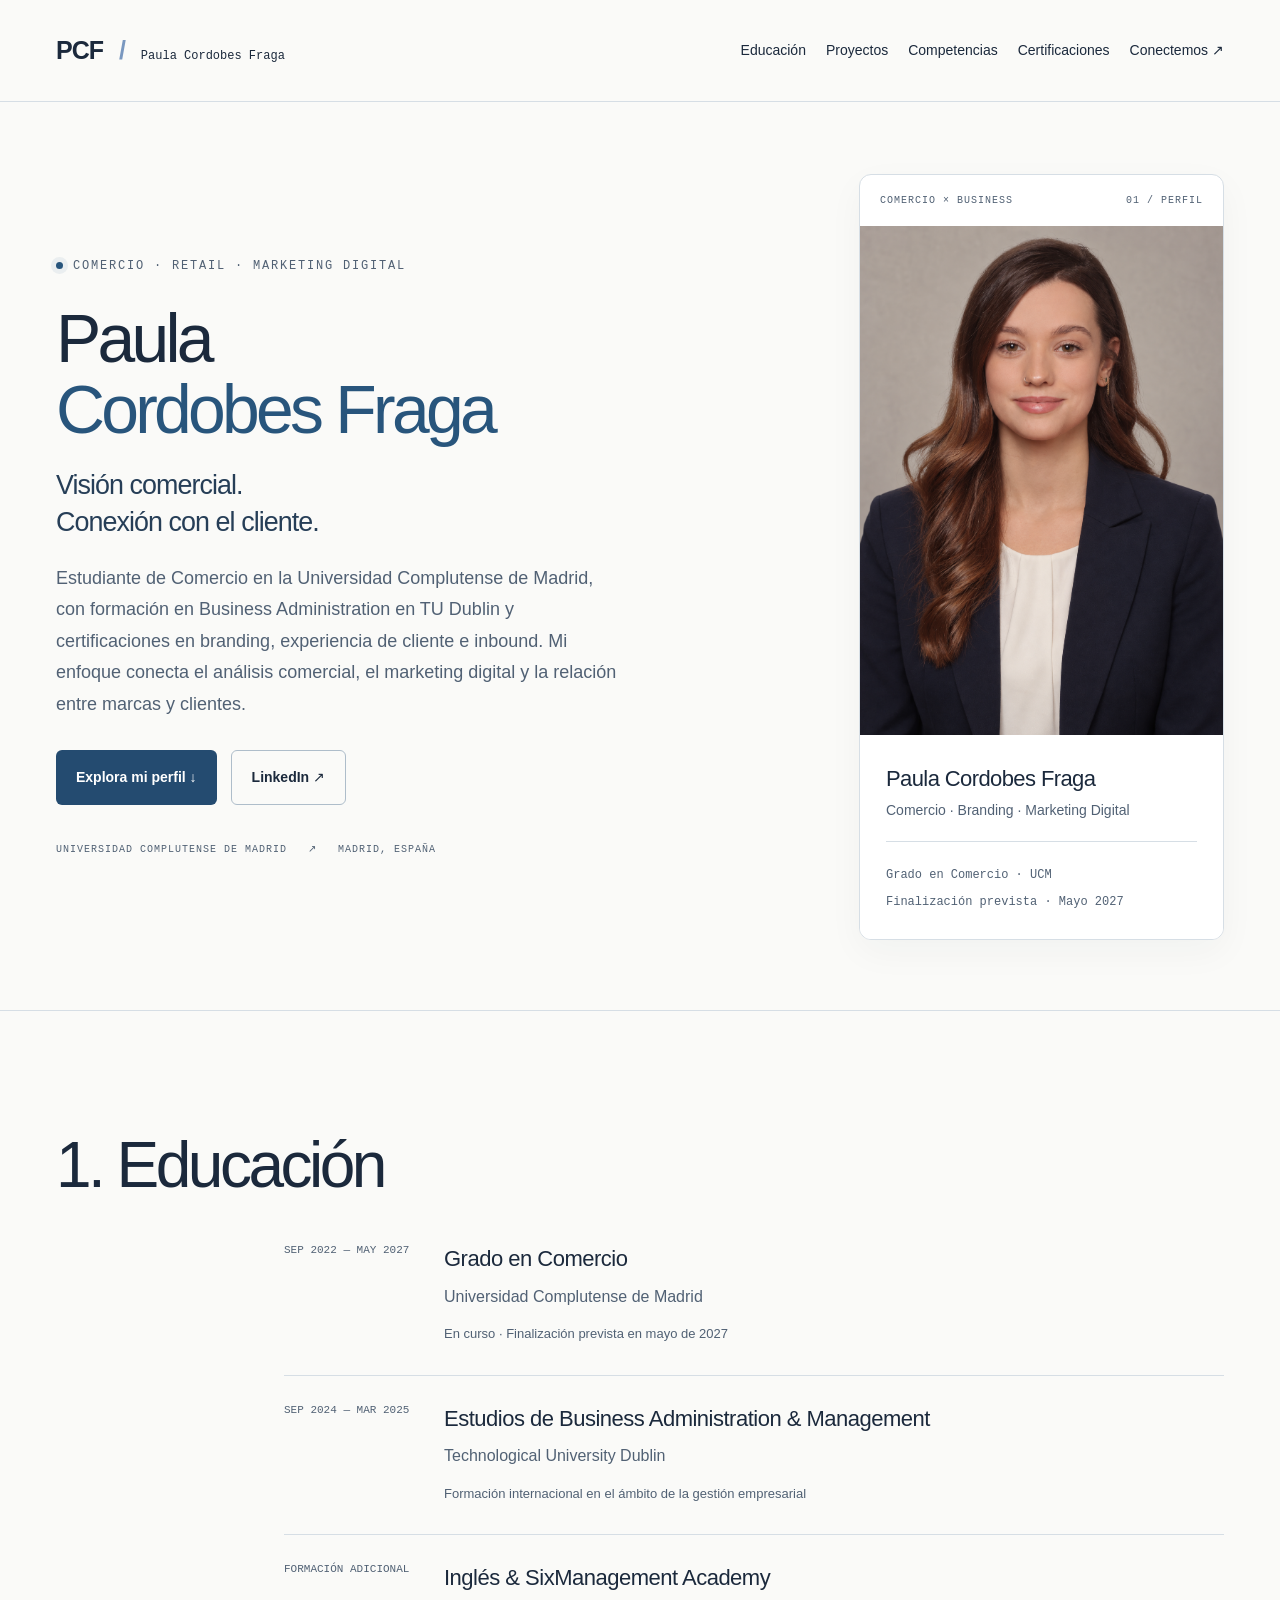
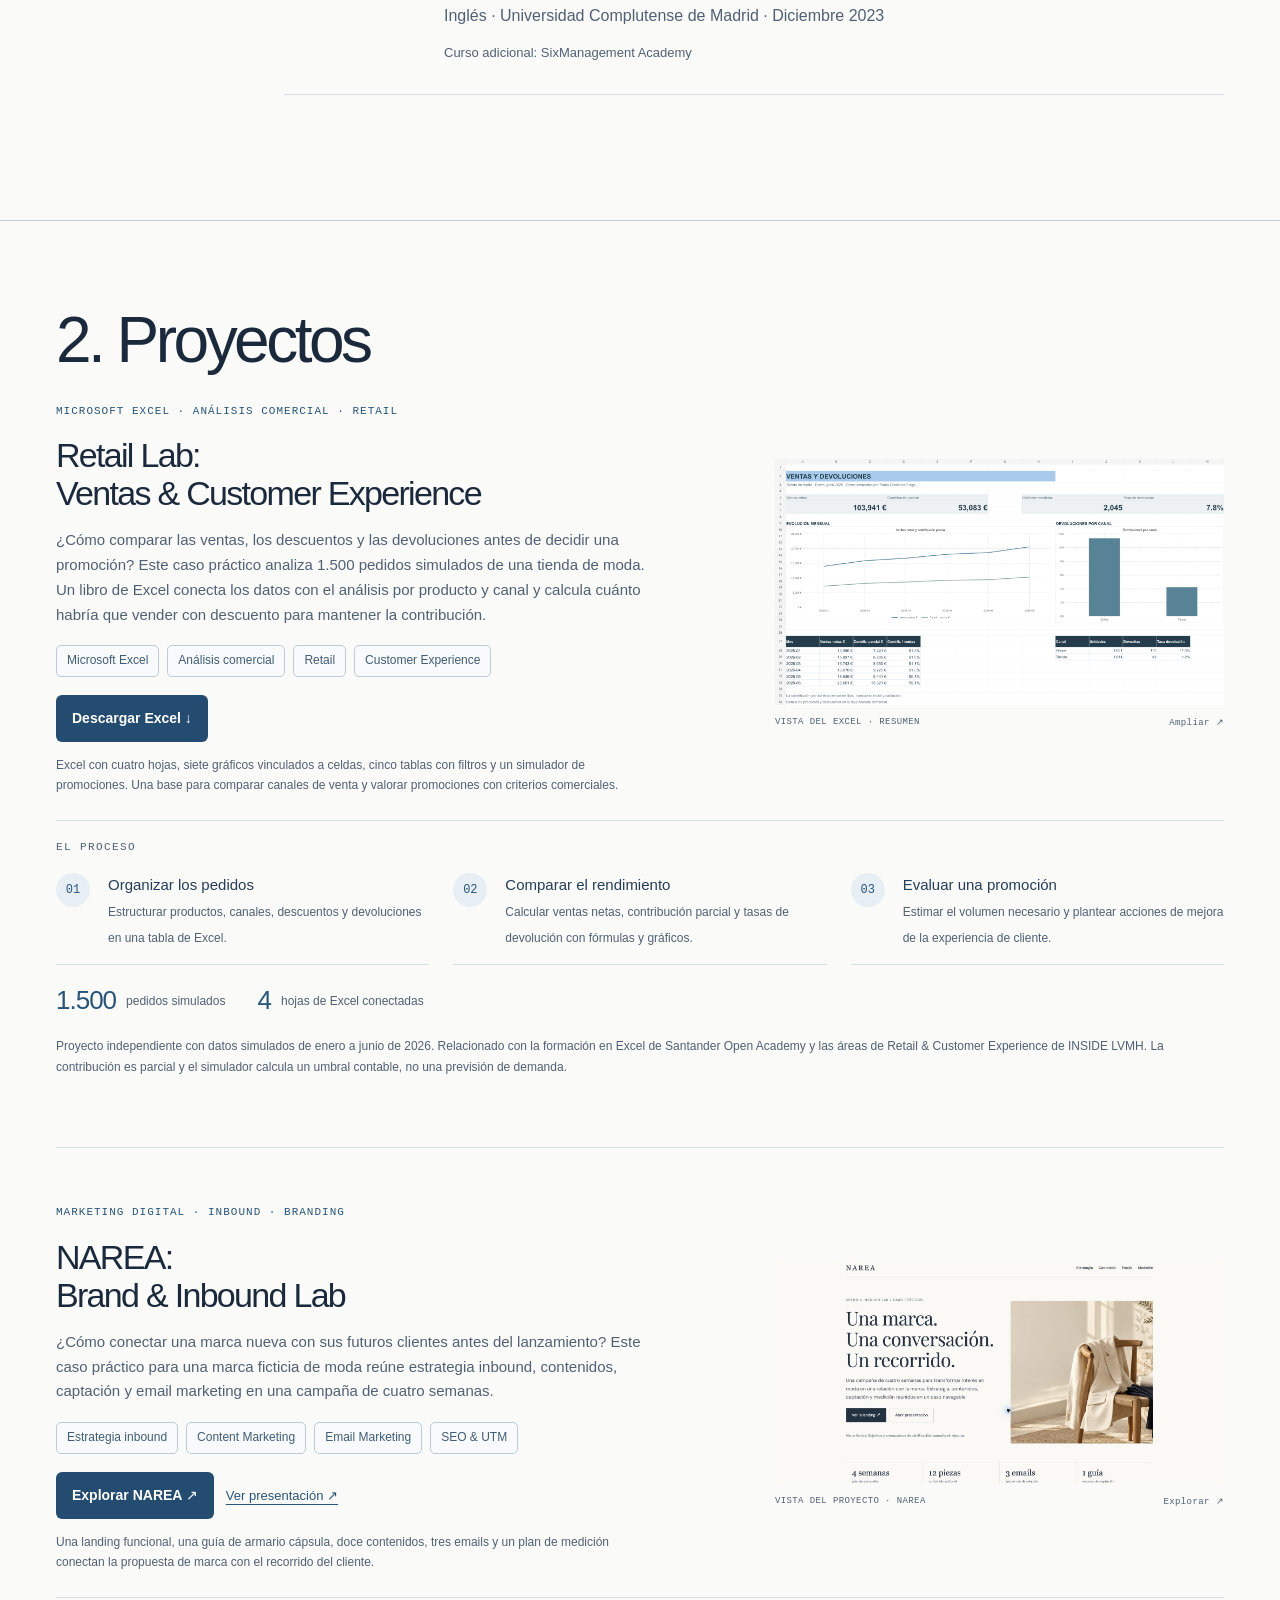
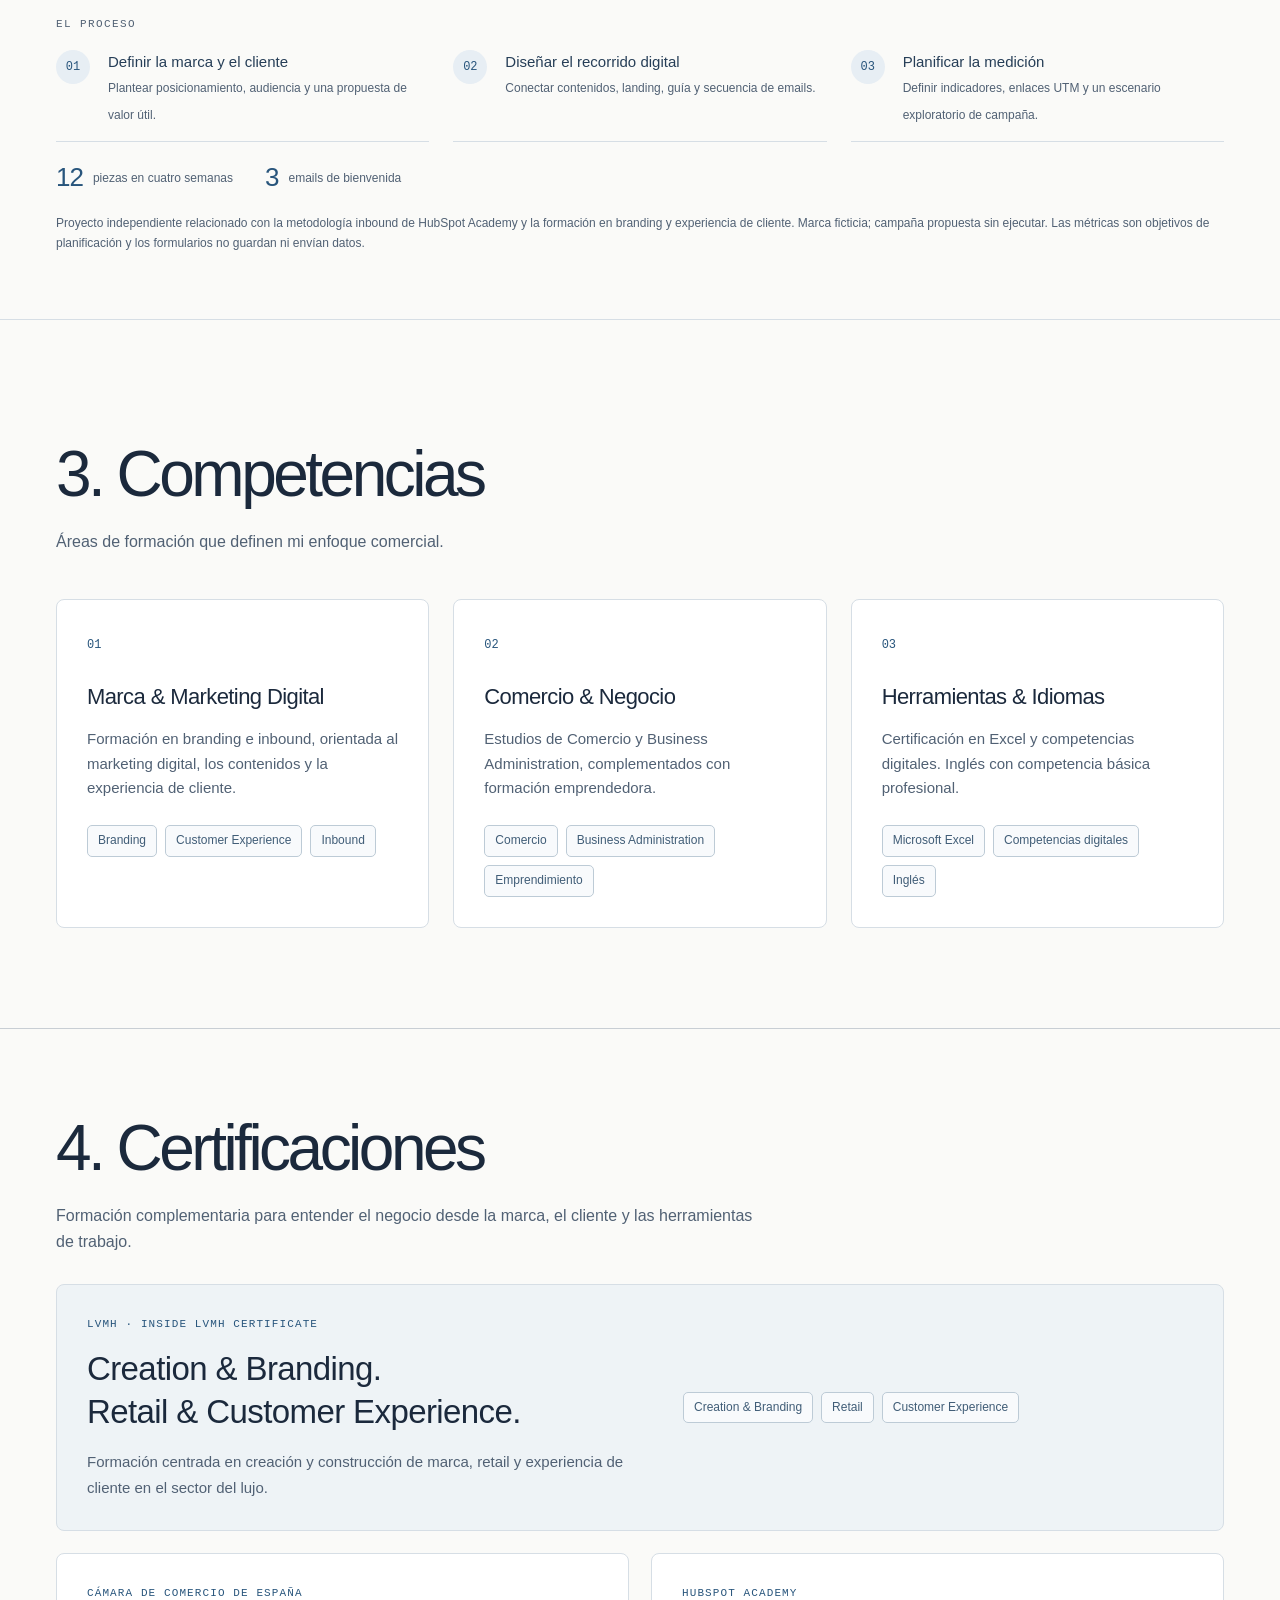
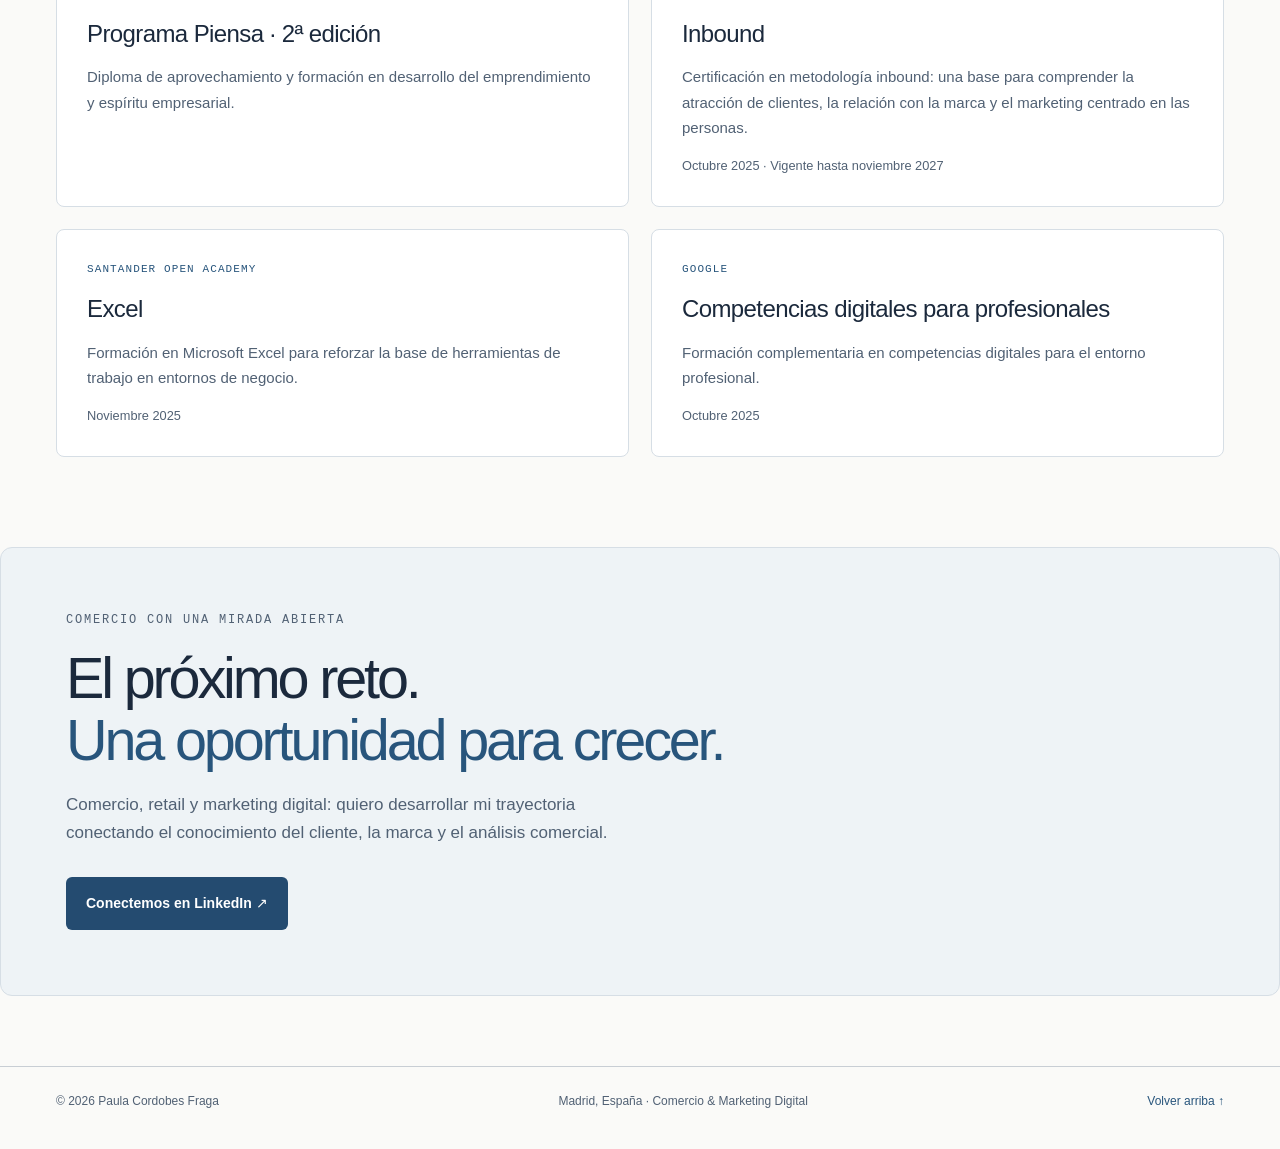
==== commit 57c8edcb: "Add NAREA marketing project to portfolio" ====
--- a/index.html
+++ b/index.html
@@ -37,6 +37,20 @@
 <li><span>03</span><div><strong>Evaluar una promoción</strong><small>Estimar el volumen necesario y plantear acciones de mejora de la experiencia de cliente.</small></div></li>
 </ol><div class="project-numbers"><div><strong>1.500</strong><span>pedidos simulados</span></div><div><strong>4</strong><span>hojas de Excel conectadas</span></div></div>
 <p class="evidence-note">Proyecto independiente con datos simulados de enero a junio de 2026. Relacionado con la formación en Excel de Santander Open Academy y las áreas de Retail &amp; Customer Experience de INSIDE LVMH. La contribución es parcial y el simulador calcula un umbral contable, no una previsión de demanda.</p></div>
+</article><article class="project" style="margin-top:70px;padding-top:56px;border-top:1px solid #d6dee5">
+<div class="project-copy"><p class="project-kicker">MARKETING DIGITAL · INBOUND · BRANDING</p>
+<h3>NAREA:<br>Brand &amp; Inbound Lab</h3>
+<p>¿Cómo conectar una marca nueva con sus futuros clientes antes del lanzamiento? Este caso práctico para una marca ficticia de moda reúne estrategia inbound, contenidos, captación y email marketing en una campaña de cuatro semanas.</p>
+<div class="tags"><span>Estrategia inbound</span><span>Content Marketing</span><span>Email Marketing</span><span>SEO &amp; UTM</span></div>
+<div class="project-actions"><a class="button dark-button" href="narea.html">Explorar NAREA ↗</a><a class="text-link" style="color:#28557c" href="narea-NAREA-Brand-Inbound-Lab.pdf" target="_blank" rel="noopener">Ver presentación ↗</a></div>
+<p class="powerbi-note">Una landing funcional, una guía de armario cápsula, doce contenidos, tres emails y un plan de medición conectan la propuesta de marca con el recorrido del cliente.</p></div>
+<figure class="project-cover"><a href="narea.html" aria-label="Abrir NAREA desde su previsualización"><img src="narea-preview.png" alt="Previsualización de NAREA: campaña inbound para una marca de moda, con diseño editorial claro." width="1661" height="837" loading="lazy"></a><figcaption><span>VISTA DEL PROYECTO · NAREA</span><a href="narea.html">Explorar ↗</a></figcaption></figure>
+<div class="project-evidence"><p class="evidence-label">EL PROCESO</p><ol class="pipeline">
+<li><span>01</span><div><strong>Definir la marca y el cliente</strong><small>Plantear posicionamiento, audiencia y una propuesta de valor útil.</small></div></li>
+<li><span>02</span><div><strong>Diseñar el recorrido digital</strong><small>Conectar contenidos, landing, guía y secuencia de emails.</small></div></li>
+<li><span>03</span><div><strong>Planificar la medición</strong><small>Definir indicadores, enlaces UTM y un escenario exploratorio de campaña.</small></div></li>
+</ol><div class="project-numbers"><div><strong>12</strong><span>piezas en cuatro semanas</span></div><div><strong>3</strong><span>emails de bienvenida</span></div></div>
+<p class="evidence-note">Proyecto independiente relacionado con la metodología inbound de HubSpot Academy y la formación en branding y experiencia de cliente. Marca ficticia; campaña propuesta sin ejecutar. Las métricas son objetivos de planificación y los formularios no guardan ni envían datos.</p></div>
 </article></div></section>
 <section class="toolkit section" id="expertise"><div class="wrap"><div class="section-heading"><h2>3. Competencias</h2><p class="section-intro">Áreas de formación que definen mi enfoque comercial.</p></div><div class="skill-grid"><article><span class="skill-no">01</span><h3>Marca & Marketing Digital</h3><p>Formación en branding e inbound, orientada al marketing digital, los contenidos y la experiencia de cliente.</p><div class="tags"><span>Branding</span><span>Customer Experience</span><span>Inbound</span></div></article><article><span class="skill-no">02</span><h3>Comercio & Negocio</h3><p>Estudios de Comercio y Business Administration, complementados con formación emprendedora.</p><div class="tags"><span>Comercio</span><span>Business Administration</span><span>Emprendimiento</span></div></article><article><span class="skill-no">03</span><h3>Herramientas & Idiomas</h3><p>Certificación en Excel y competencias digitales. Inglés con competencia básica profesional.</p><div class="tags"><span>Microsoft Excel</span><span>Competencias digitales</span><span>Inglés</span></div></article></div></div></section>
 <section class="work-section section" id="credentials"><div class="wrap"><div class="section-heading"><h2>4. Certificaciones</h2><p class="section-intro">Formación complementaria para entender el negocio desde la marca, el cliente y las herramientas de trabajo.</p></div><div class="credential-list"><article class="credential featured"><div><p class="organization">LVMH · INSIDE LVMH CERTIFICATE</p><h3>Creation & Branding.<br>Retail & Customer Experience.</h3><p>Formación centrada en creación y construcción de marca, retail y experiencia de cliente en el sector del lujo.</p></div><div class="tags"><span>Creation & Branding</span><span>Retail</span><span>Customer Experience</span></div></article><article class="credential"><p class="organization">CÁMARA DE COMERCIO DE ESPAÑA</p><h3>Programa Piensa · 2ª edición</h3><p>Diploma de aprovechamiento y formación en desarrollo del emprendimiento y espíritu empresarial.</p><small></small></article><article class="credential"><p class="organization">HUBSPOT ACADEMY</p><h3>Inbound</h3><p>Certificación en metodología inbound: una base para comprender la atracción de clientes, la relación con la marca y el marketing centrado en las personas.</p><small>Octubre 2025 · Vigente hasta noviembre 2027</small></article><article class="credential"><p class="organization">SANTANDER OPEN ACADEMY</p><h3>Excel</h3><p>Formación en Microsoft Excel para reforzar la base de herramientas de trabajo en entornos de negocio.</p><small>Noviembre 2025</small></article><article class="credential"><p class="organization">GOOGLE</p><h3>Competencias digitales para profesionales</h3><p>Formación complementaria en competencias digitales para el entorno profesional.</p><small>Octubre 2025</small></article></div></div></section>
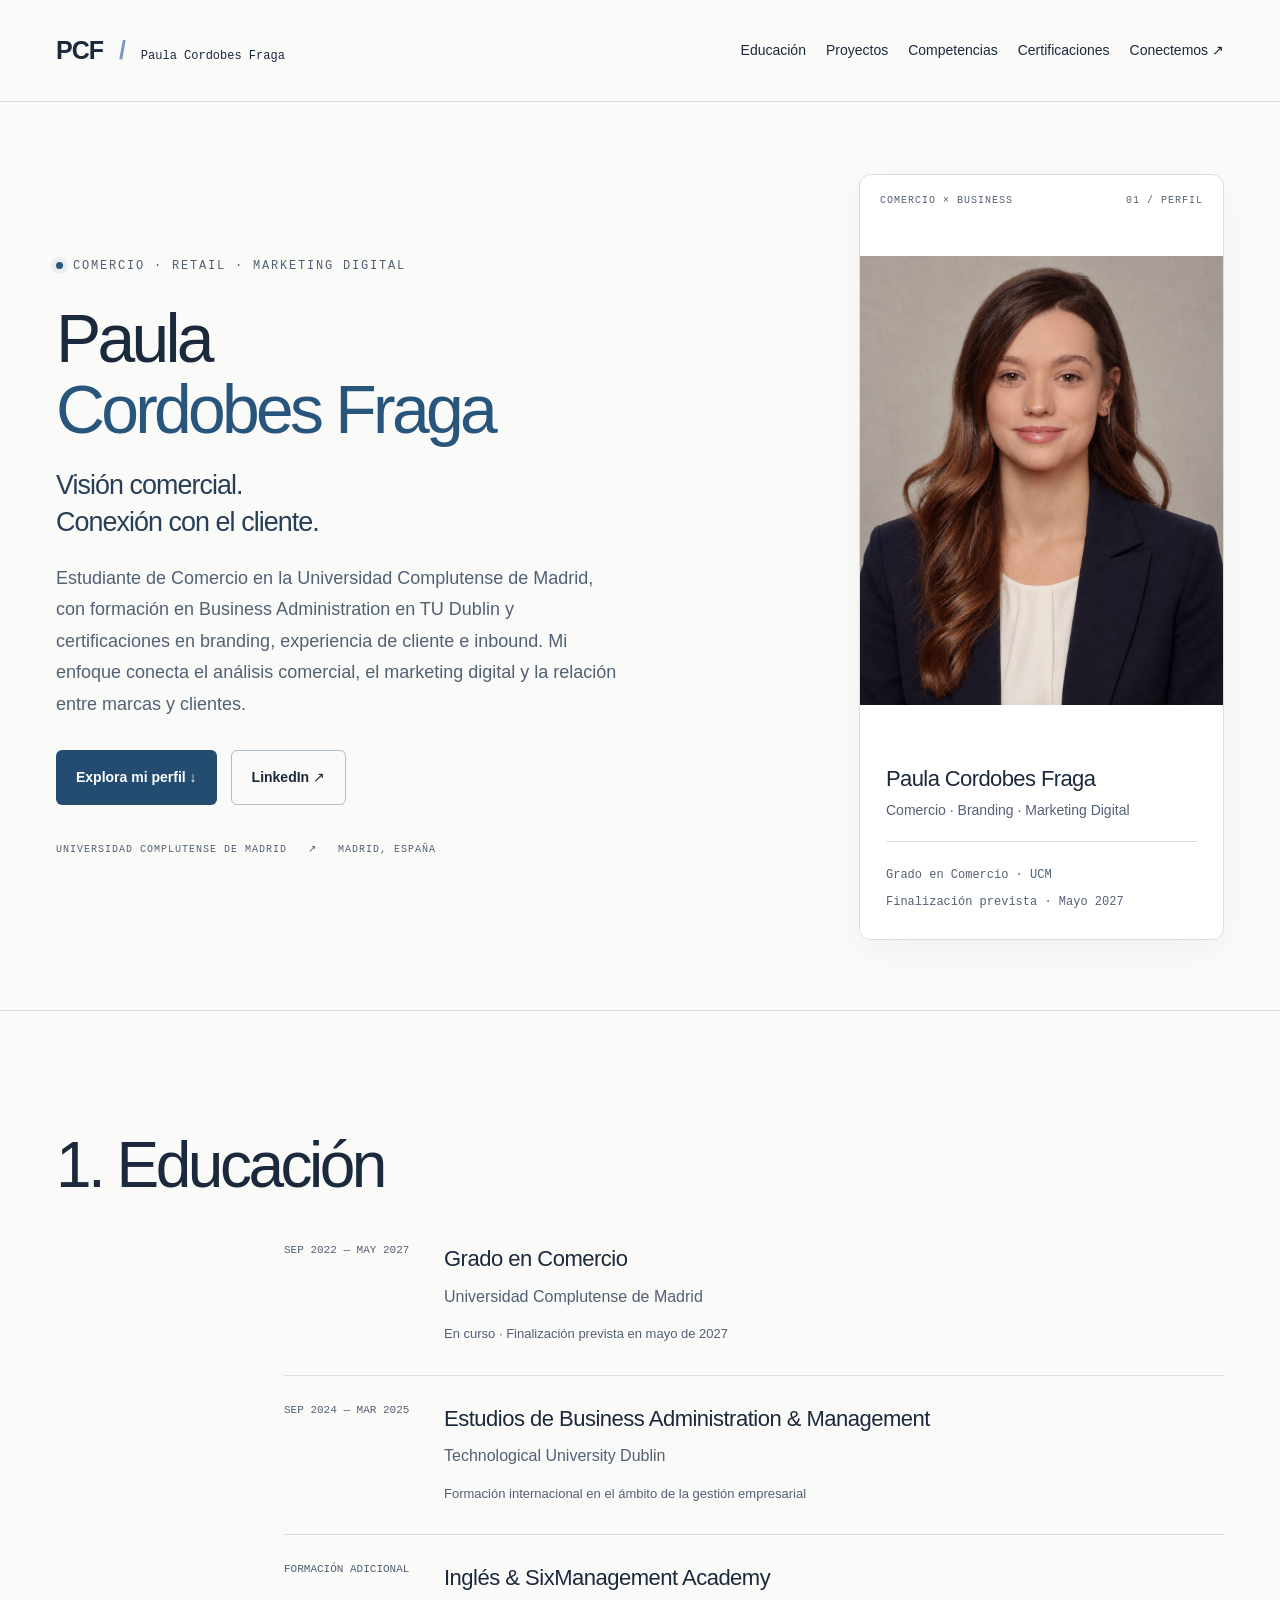
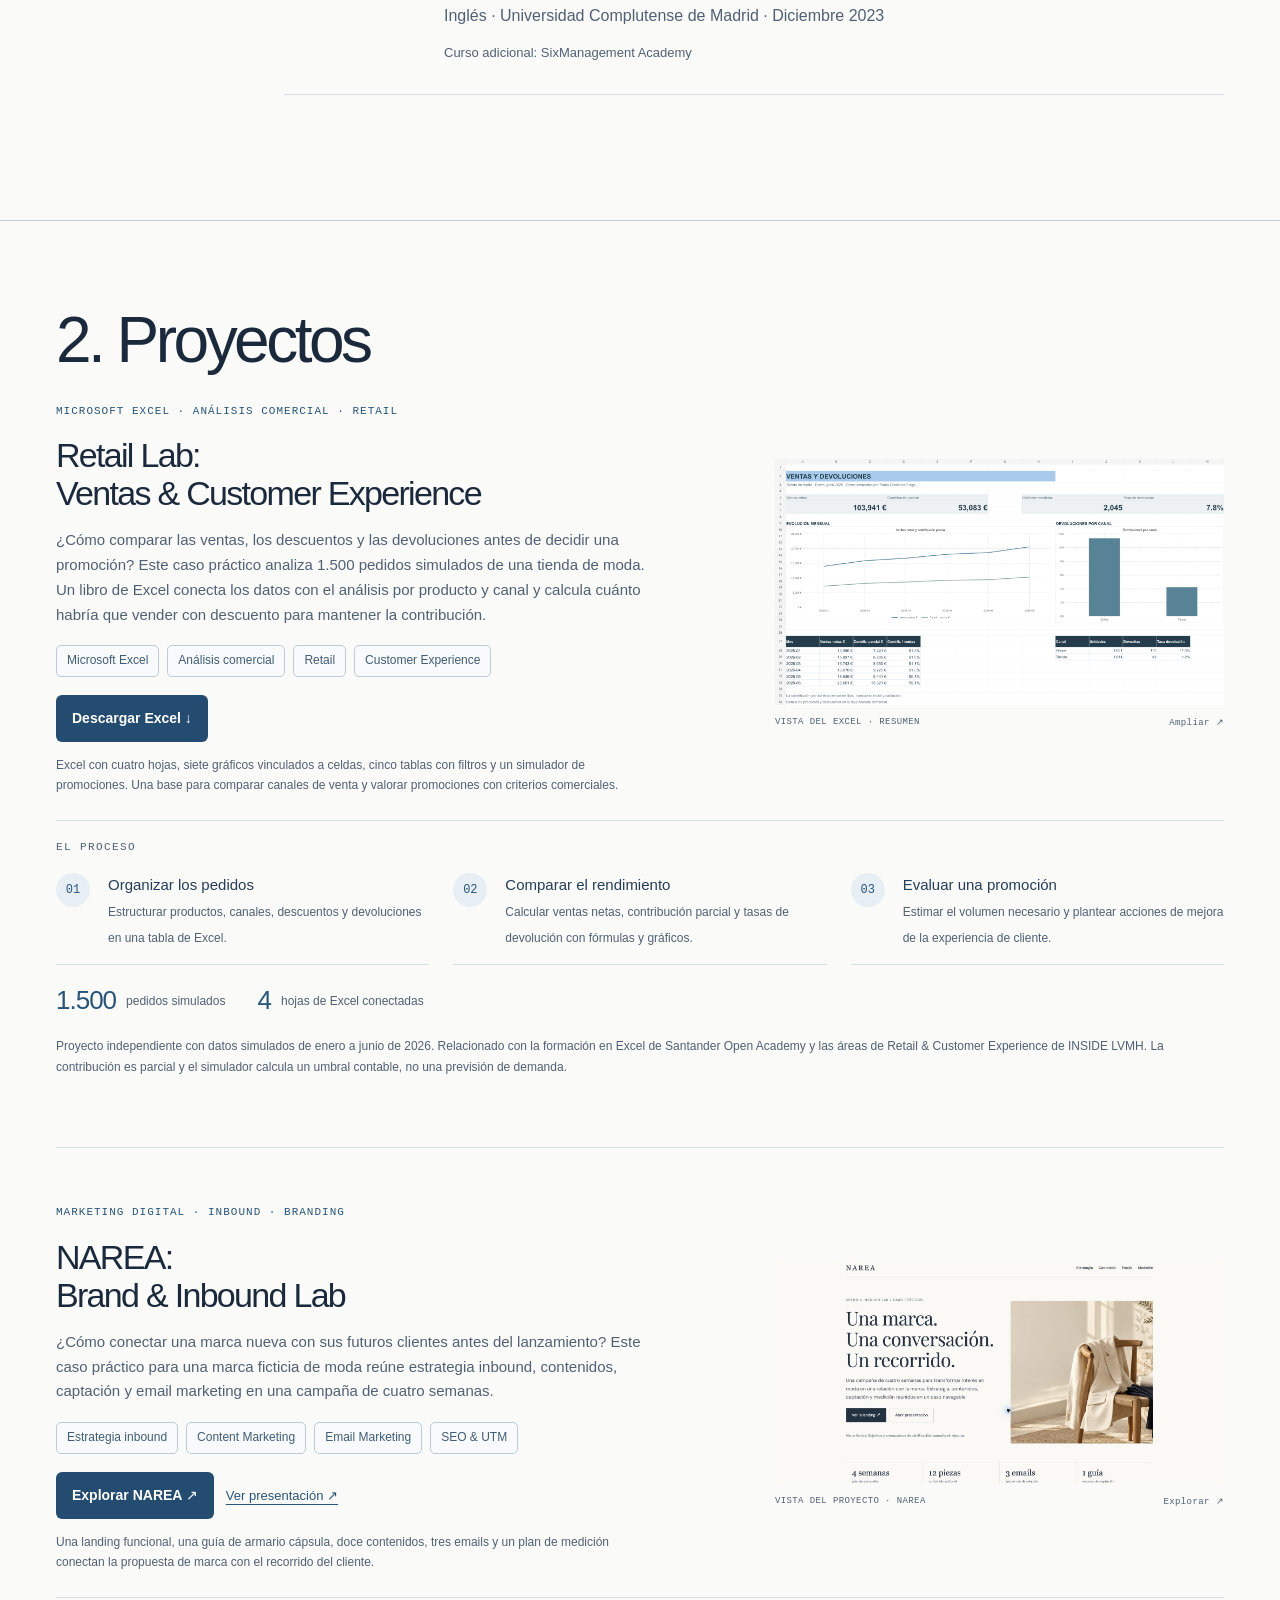
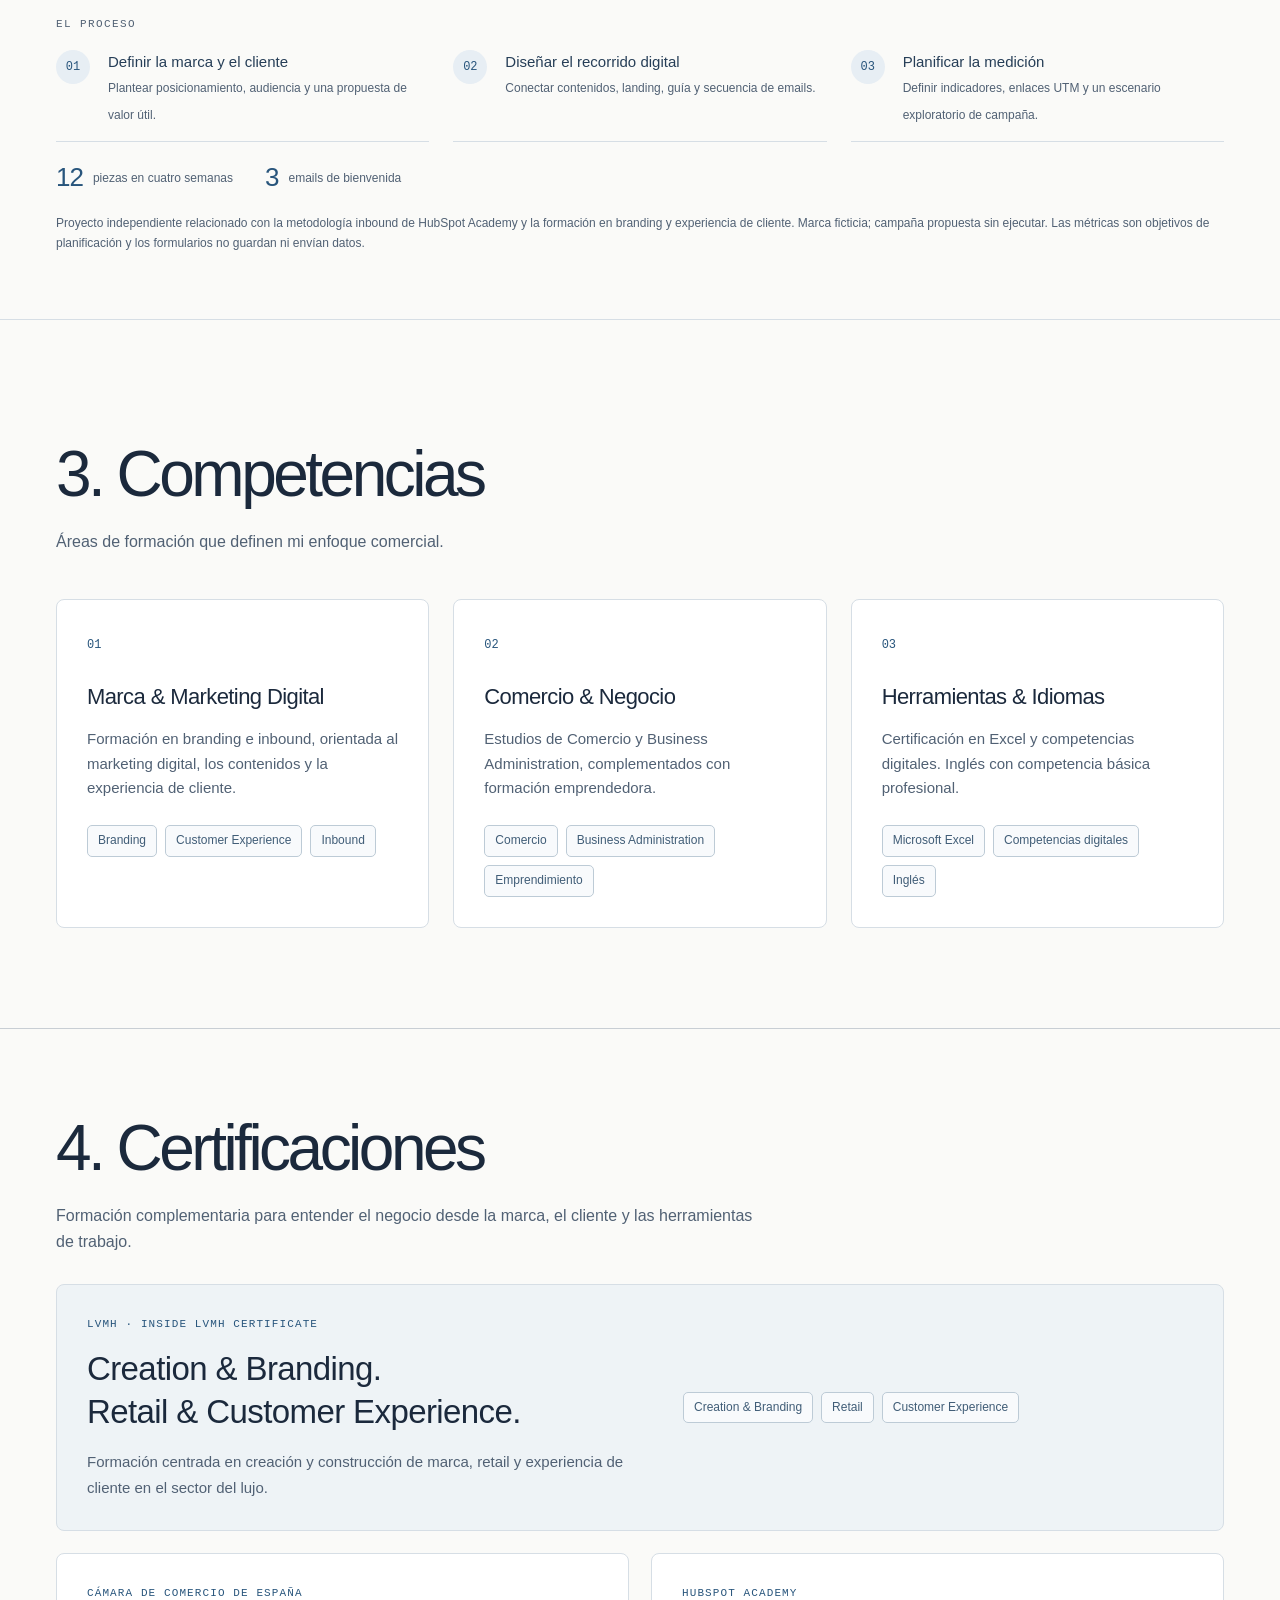
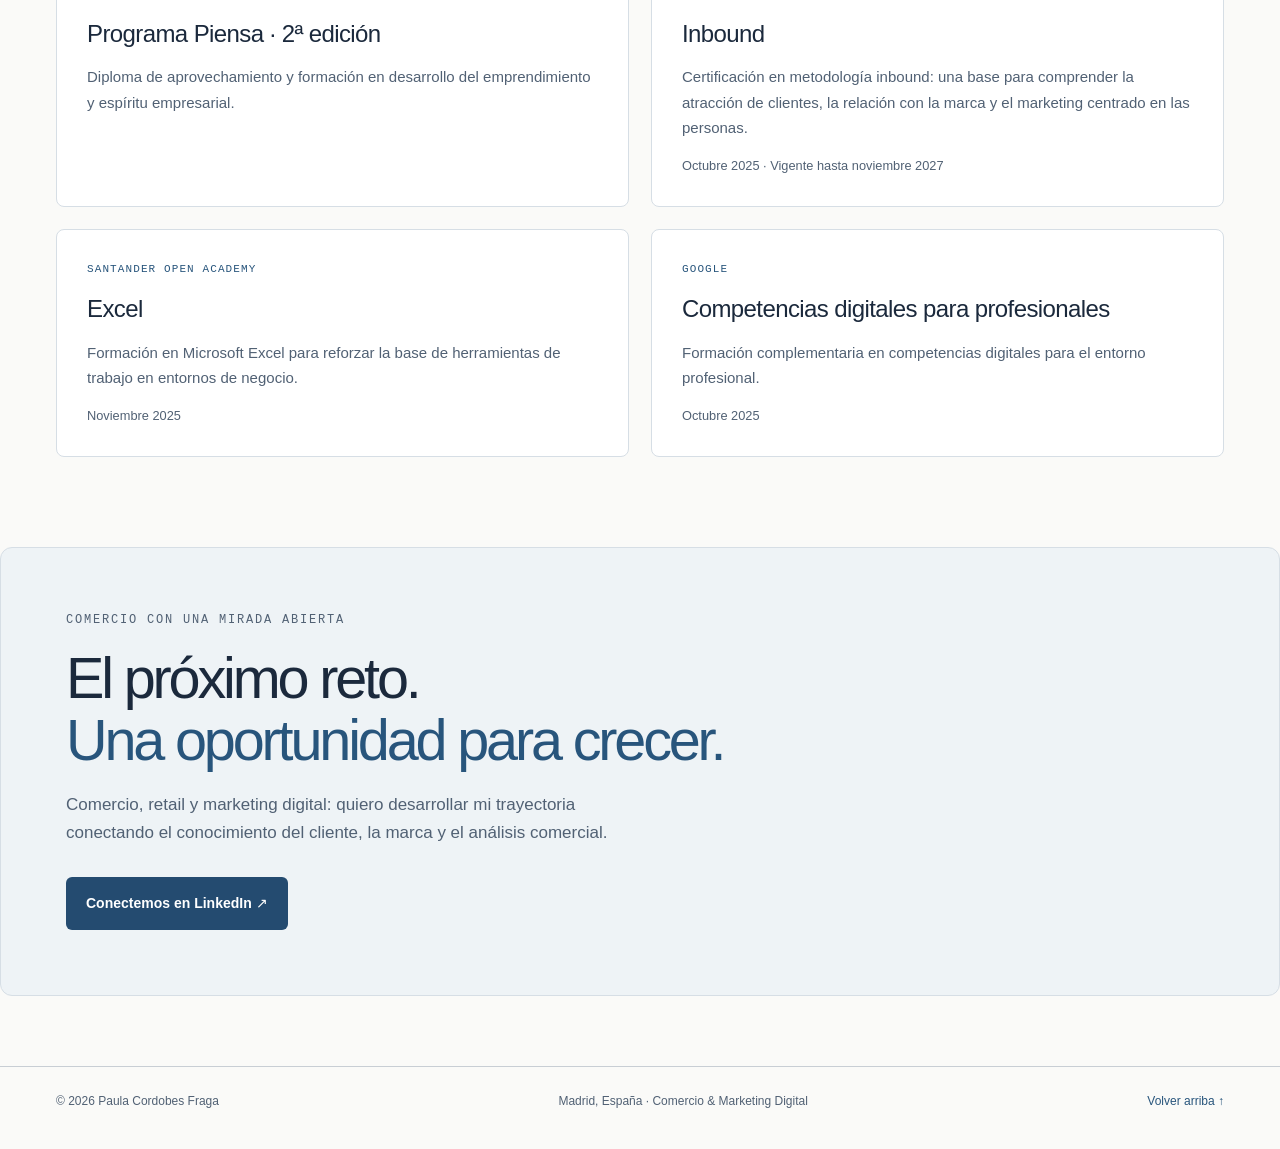
==== commit 131c488b: "Actualizar referencia del retrato publicado" ====
--- a/index.html
+++ b/index.html
@@ -19,7 +19,7 @@
 #projects .project-cover a:focus-visible,:is(a:focus-visible,button:focus-visible){outline-color:#28557c}
 .dot{background:#28557c;box-shadow:0 0 0 5px #28557c12}
 </style><meta property="og:type" content="website"><meta property="og:url" content="https://paulacordobesfraga.github.io/"><meta property="og:image" content="https://paulacordobesfraga.github.io/portfolio-preview.png"><meta property="og:image:alt" content="Portfolio de Paula Cordobes Fraga: Comercio, retail y marketing digital"><meta name="twitter:card" content="summary_large_image"></head><body><main><a class="skip" href="#content">Saltar al contenido</a><header class="nav"><a class="wordmark" href="#content">PCF<span> / </span><small>Paula Cordobes Fraga</small></a><nav aria-label="Navegación principal"><a href="#education">Educación</a><a href="#projects">Proyectos</a><a href="#expertise">Competencias</a><a href="#credentials">Certificaciones</a><a class="" href="https://www.linkedin.com/in/paulacordobesfraga/" target="_blank" rel="noopener noreferrer">Conectemos ↗</a></nav></header>
-<section class="hero wrap" id="content"><div class="hero-copy"><p class="eyebrow"><span class="dot"></span> COMERCIO · RETAIL · MARKETING DIGITAL</p><h1>Paula<br><em>Cordobes Fraga</em></h1><p class="hero-role">Visión comercial.<br>Conexión con el cliente.</p><p class="intro">Estudiante de Comercio en la Universidad Complutense de Madrid, con formación en Business Administration en TU Dublin y certificaciones en branding, experiencia de cliente e inbound. Mi enfoque conecta el análisis comercial, el marketing digital y la relación entre marcas y clientes.</p><div class="actions"><a class="button primary" href="#education">Explora mi perfil ↓</a><a class="button secondary" href="https://www.linkedin.com/in/paulacordobesfraga/" target="_blank" rel="noopener noreferrer">LinkedIn ↗</a></div><p class="hero-meta">UNIVERSIDAD COMPLUTENSE DE MADRID &nbsp; ↗ &nbsp; MADRID, ESPAÑA</p></div><aside class="portrait" aria-label="Resumen profesional"><div class="portrait-top"><span>COMERCIO × BUSINESS</span><span>01 / PERFIL</span></div><img src="Ejecutiva.png" alt="Retrato de Paula Cordobes Fraga" width="1019" height="1427" fetchpriority="high" decoding="async" style="display:block;width:100%;height:auto;aspect-ratio:1019/1427;object-fit:contain"><div class="portrait-bottom"><p>Paula Cordobes Fraga</p><span>Comercio · Branding · Marketing Digital</span><div class="portrait-rule"></div><small>Grado en Comercio · UCM<br>Finalización prevista · Mayo 2027</small></div></aside></section>
+<section class="hero wrap" id="content"><div class="hero-copy"><p class="eyebrow"><span class="dot"></span> COMERCIO · RETAIL · MARKETING DIGITAL</p><h1>Paula<br><em>Cordobes Fraga</em></h1><p class="hero-role">Visión comercial.<br>Conexión con el cliente.</p><p class="intro">Estudiante de Comercio en la Universidad Complutense de Madrid, con formación en Business Administration en TU Dublin y certificaciones en branding, experiencia de cliente e inbound. Mi enfoque conecta el análisis comercial, el marketing digital y la relación entre marcas y clientes.</p><div class="actions"><a class="button primary" href="#education">Explora mi perfil ↓</a><a class="button secondary" href="https://www.linkedin.com/in/paulacordobesfraga/" target="_blank" rel="noopener noreferrer">LinkedIn ↗</a></div><p class="hero-meta">UNIVERSIDAD COMPLUTENSE DE MADRID &nbsp; ↗ &nbsp; MADRID, ESPAÑA</p></div><aside class="portrait" aria-label="Resumen profesional"><div class="portrait-top"><span>COMERCIO × BUSINESS</span><span>01 / PERFIL</span></div><img src="Ejecutiva.png?v=11f02df" alt="Retrato de Paula Cordobes Fraga" width="1019" height="1427" fetchpriority="high" decoding="async" style="display:block;width:100%;height:auto;aspect-ratio:1019/1427;object-fit:contain"><div class="portrait-bottom"><p>Paula Cordobes Fraga</p><span>Comercio · Branding · Marketing Digital</span><div class="portrait-rule"></div><small>Grado en Comercio · UCM<br>Finalización prevista · Mayo 2027</small></div></aside></section>
 
 <section class="education section" id="education"><div class="wrap"><div class="section-heading"><h2>1. Educación</h2></div><div class="education-list"><article><span>SEP 2022 — MAY 2027</span><div><h3>Grado en Comercio</h3><p>Universidad Complutense de Madrid</p><small>En curso · Finalización prevista en mayo de 2027</small></div></article><article><span>SEP 2024 — MAR 2025</span><div><h3>Estudios de Business Administration & Management</h3><p>Technological University Dublin</p><small>Formación internacional en el ámbito de la gestión empresarial</small></div></article><article><span>FORMACIÓN ADICIONAL</span><div><h3>Inglés & SixManagement Academy</h3><p>Inglés · Universidad Complutense de Madrid · Diciembre 2023</p><small>Curso adicional: SixManagement Academy</small></div></article></div></div></section>
 <section class="work-section section" id="projects"><div class="wrap"><div class="section-heading"><h2>2. Proyectos</h2></div>
@@ -54,4 +54,4 @@
 </article></div></section>
 <section class="toolkit section" id="expertise"><div class="wrap"><div class="section-heading"><h2>3. Competencias</h2><p class="section-intro">Áreas de formación que definen mi enfoque comercial.</p></div><div class="skill-grid"><article><span class="skill-no">01</span><h3>Marca & Marketing Digital</h3><p>Formación en branding e inbound, orientada al marketing digital, los contenidos y la experiencia de cliente.</p><div class="tags"><span>Branding</span><span>Customer Experience</span><span>Inbound</span></div></article><article><span class="skill-no">02</span><h3>Comercio & Negocio</h3><p>Estudios de Comercio y Business Administration, complementados con formación emprendedora.</p><div class="tags"><span>Comercio</span><span>Business Administration</span><span>Emprendimiento</span></div></article><article><span class="skill-no">03</span><h3>Herramientas & Idiomas</h3><p>Certificación en Excel y competencias digitales. Inglés con competencia básica profesional.</p><div class="tags"><span>Microsoft Excel</span><span>Competencias digitales</span><span>Inglés</span></div></article></div></div></section>
 <section class="work-section section" id="credentials"><div class="wrap"><div class="section-heading"><h2>4. Certificaciones</h2><p class="section-intro">Formación complementaria para entender el negocio desde la marca, el cliente y las herramientas de trabajo.</p></div><div class="credential-list"><article class="credential featured"><div><p class="organization">LVMH · INSIDE LVMH CERTIFICATE</p><h3>Creation & Branding.<br>Retail & Customer Experience.</h3><p>Formación centrada en creación y construcción de marca, retail y experiencia de cliente en el sector del lujo.</p></div><div class="tags"><span>Creation & Branding</span><span>Retail</span><span>Customer Experience</span></div></article><article class="credential"><p class="organization">CÁMARA DE COMERCIO DE ESPAÑA</p><h3>Programa Piensa · 2ª edición</h3><p>Diploma de aprovechamiento y formación en desarrollo del emprendimiento y espíritu empresarial.</p><small></small></article><article class="credential"><p class="organization">HUBSPOT ACADEMY</p><h3>Inbound</h3><p>Certificación en metodología inbound: una base para comprender la atracción de clientes, la relación con la marca y el marketing centrado en las personas.</p><small>Octubre 2025 · Vigente hasta noviembre 2027</small></article><article class="credential"><p class="organization">SANTANDER OPEN ACADEMY</p><h3>Excel</h3><p>Formación en Microsoft Excel para reforzar la base de herramientas de trabajo en entornos de negocio.</p><small>Noviembre 2025</small></article><article class="credential"><p class="organization">GOOGLE</p><h3>Competencias digitales para profesionales</h3><p>Formación complementaria en competencias digitales para el entorno profesional.</p><small>Octubre 2025</small></article></div></div></section>
-<section class="contact wrap section" id="contact"><p class="eyebrow">COMERCIO CON UNA MIRADA ABIERTA</p><h2>El próximo reto.<br><span>Una oportunidad para crecer.</span></h2><p>Comercio, retail y marketing digital: quiero desarrollar mi trayectoria conectando el conocimiento del cliente, la marca y el análisis comercial.</p><div class="actions"><a class="button primary" href="https://www.linkedin.com/in/paulacordobesfraga/" target="_blank" rel="noopener noreferrer">Conectemos en LinkedIn ↗</a></div></section><footer class="wrap"><span>© 2026 Paula Cordobes Fraga</span><span>Madrid, España · Comercio & Marketing Digital</span><a href="#content">Volver arriba ↑</a></footer></main></body></html>+<section class="contact wrap section" id="contact"><p class="eyebrow">COMERCIO CON UNA MIRADA ABIERTA</p><h2>El próximo reto.<br><span>Una oportunidad para crecer.</span></h2><p>Comercio, retail y marketing digital: quiero desarrollar mi trayectoria conectando el conocimiento del cliente, la marca y el análisis comercial.</p><div class="actions"><a class="button primary" href="https://www.linkedin.com/in/paulacordobesfraga/" target="_blank" rel="noopener noreferrer">Conectemos en LinkedIn ↗</a></div></section><footer class="wrap"><span>© 2026 Paula Cordobes Fraga</span><span>Madrid, España · Comercio & Marketing Digital</span><a href="#content">Volver arriba ↑</a></footer></main></body></html>
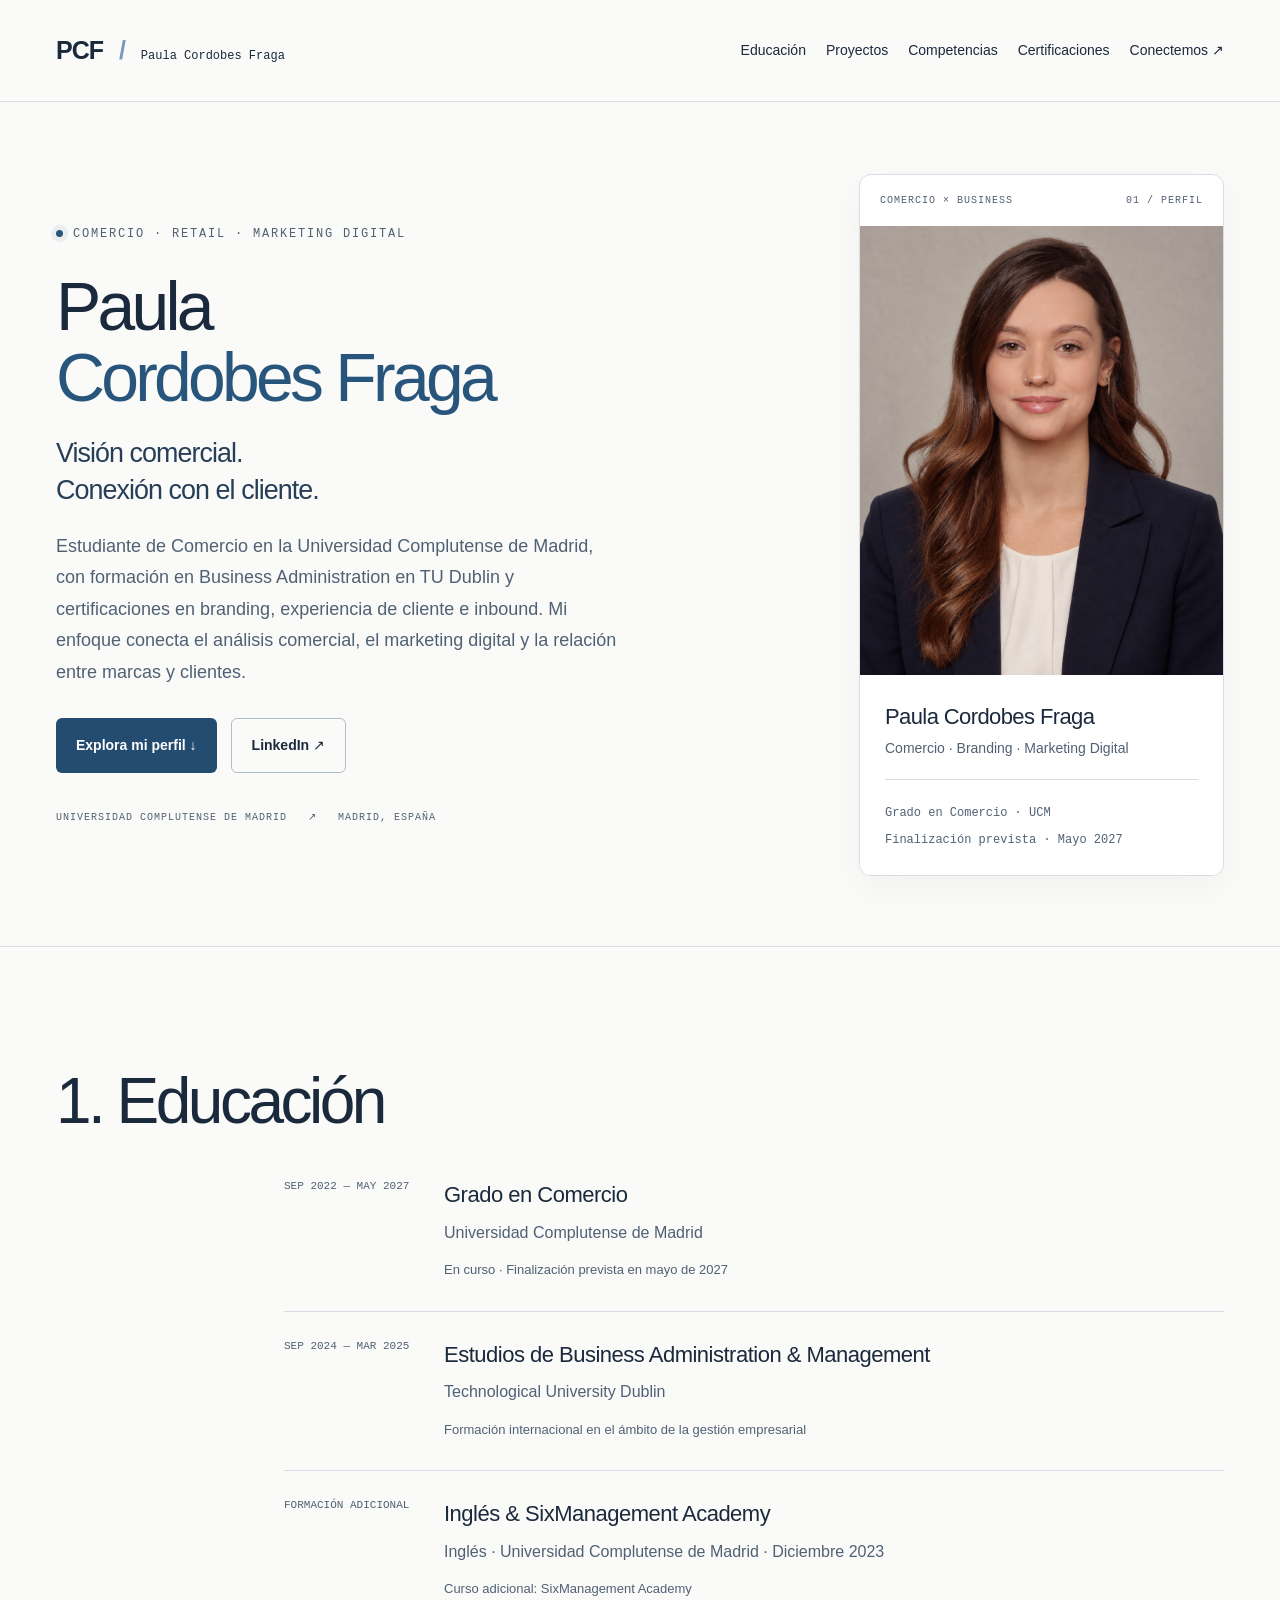
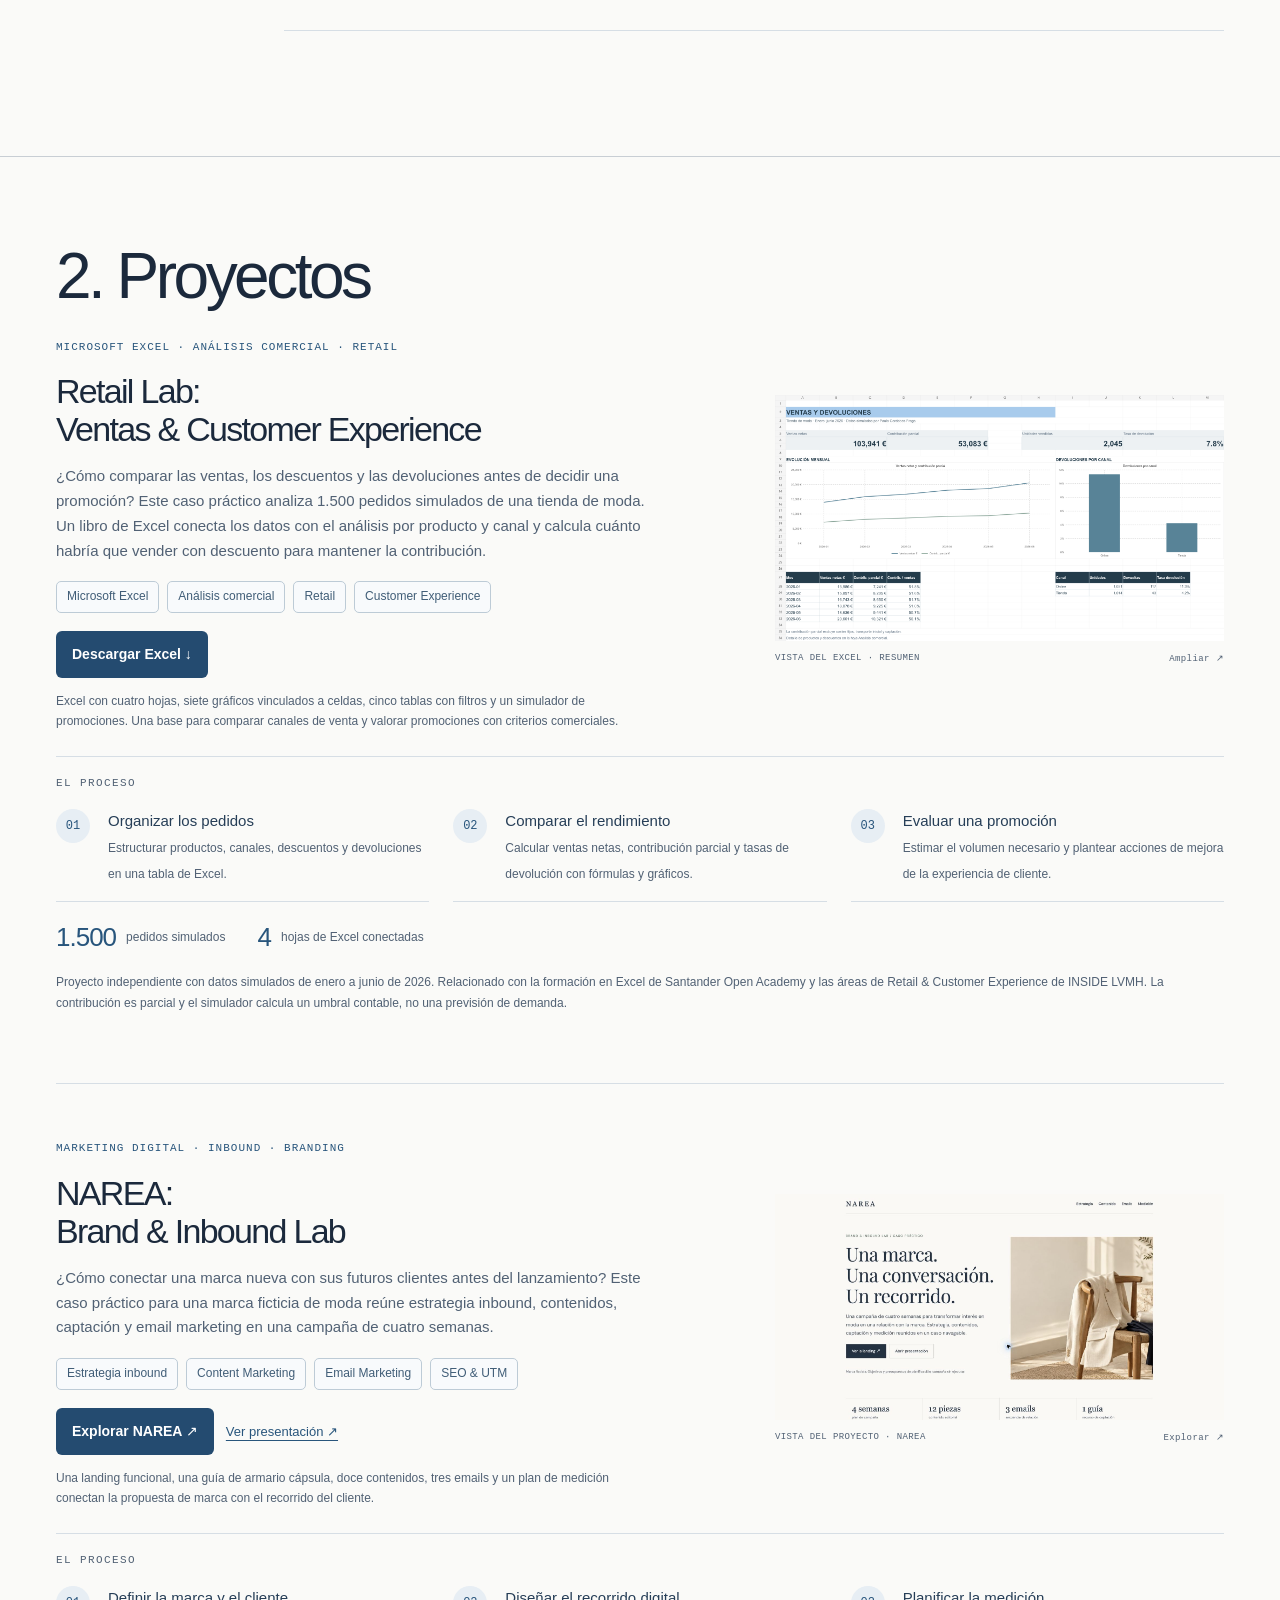
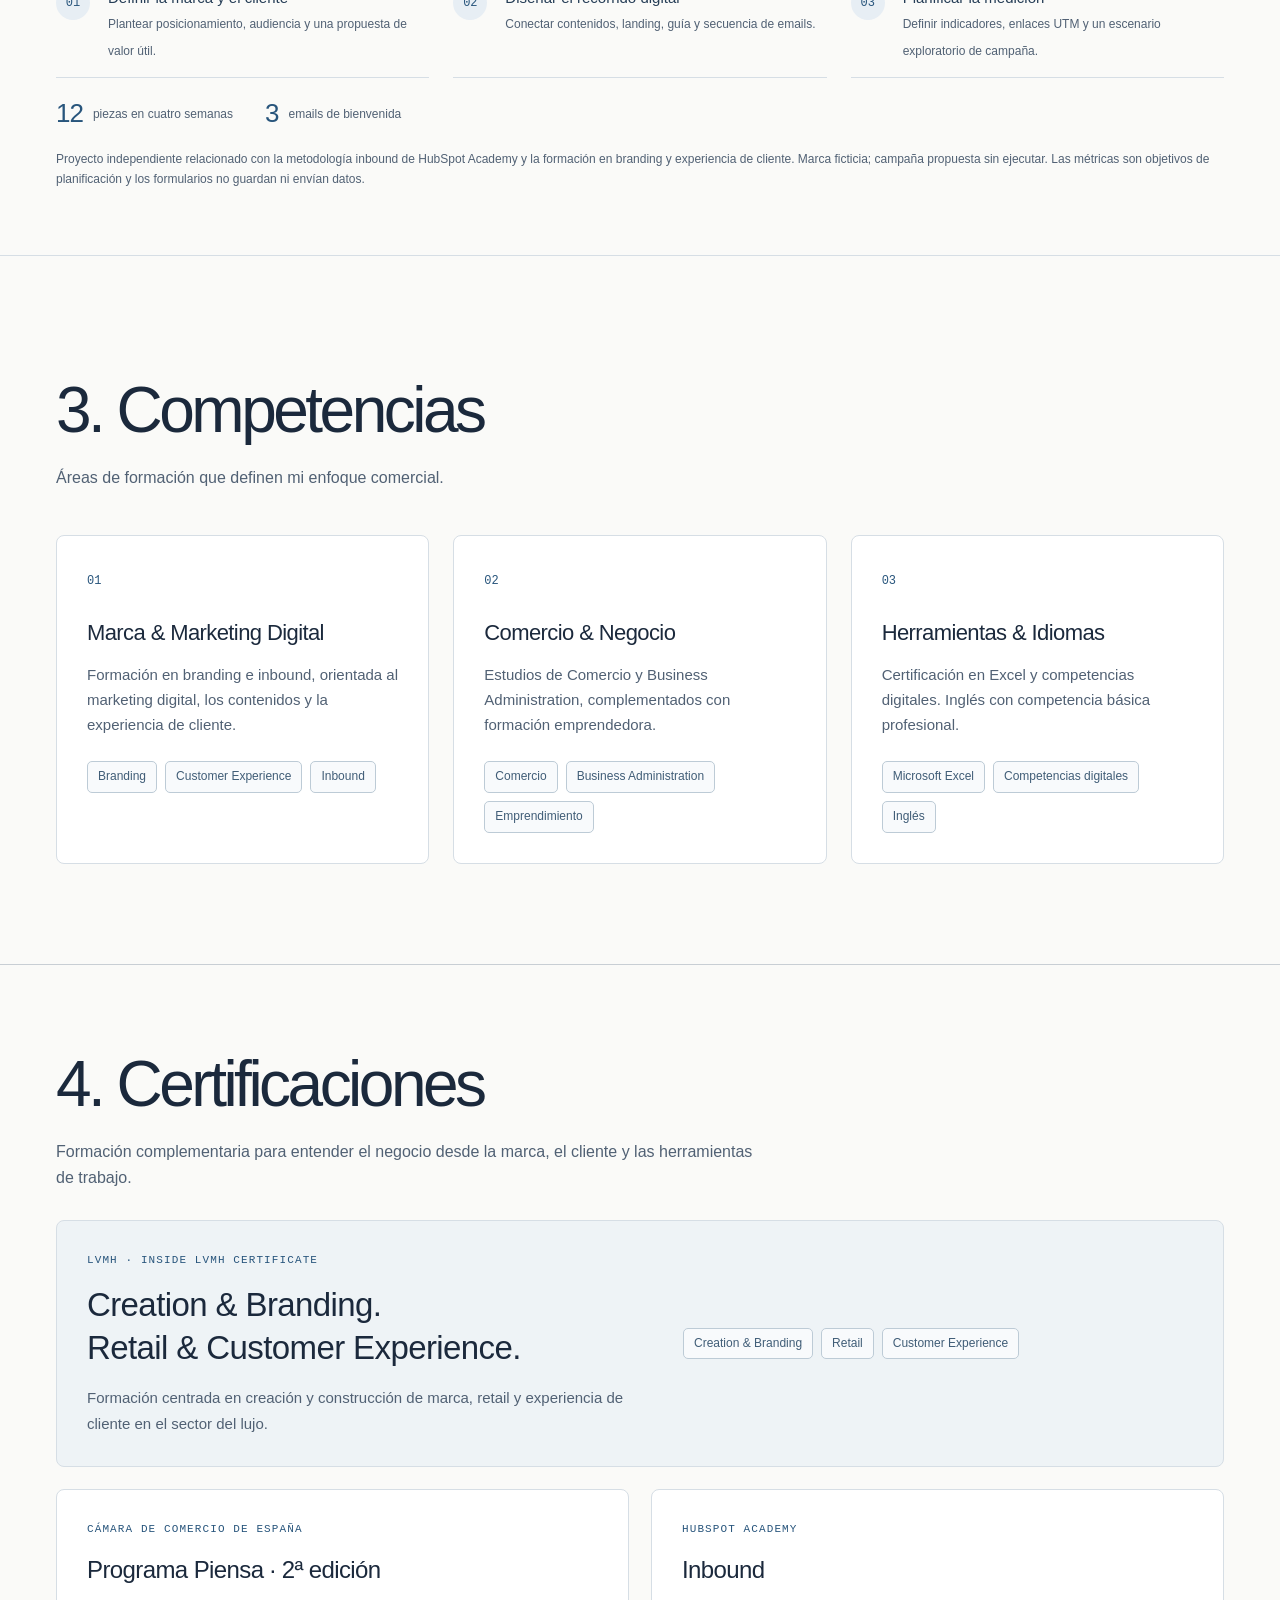
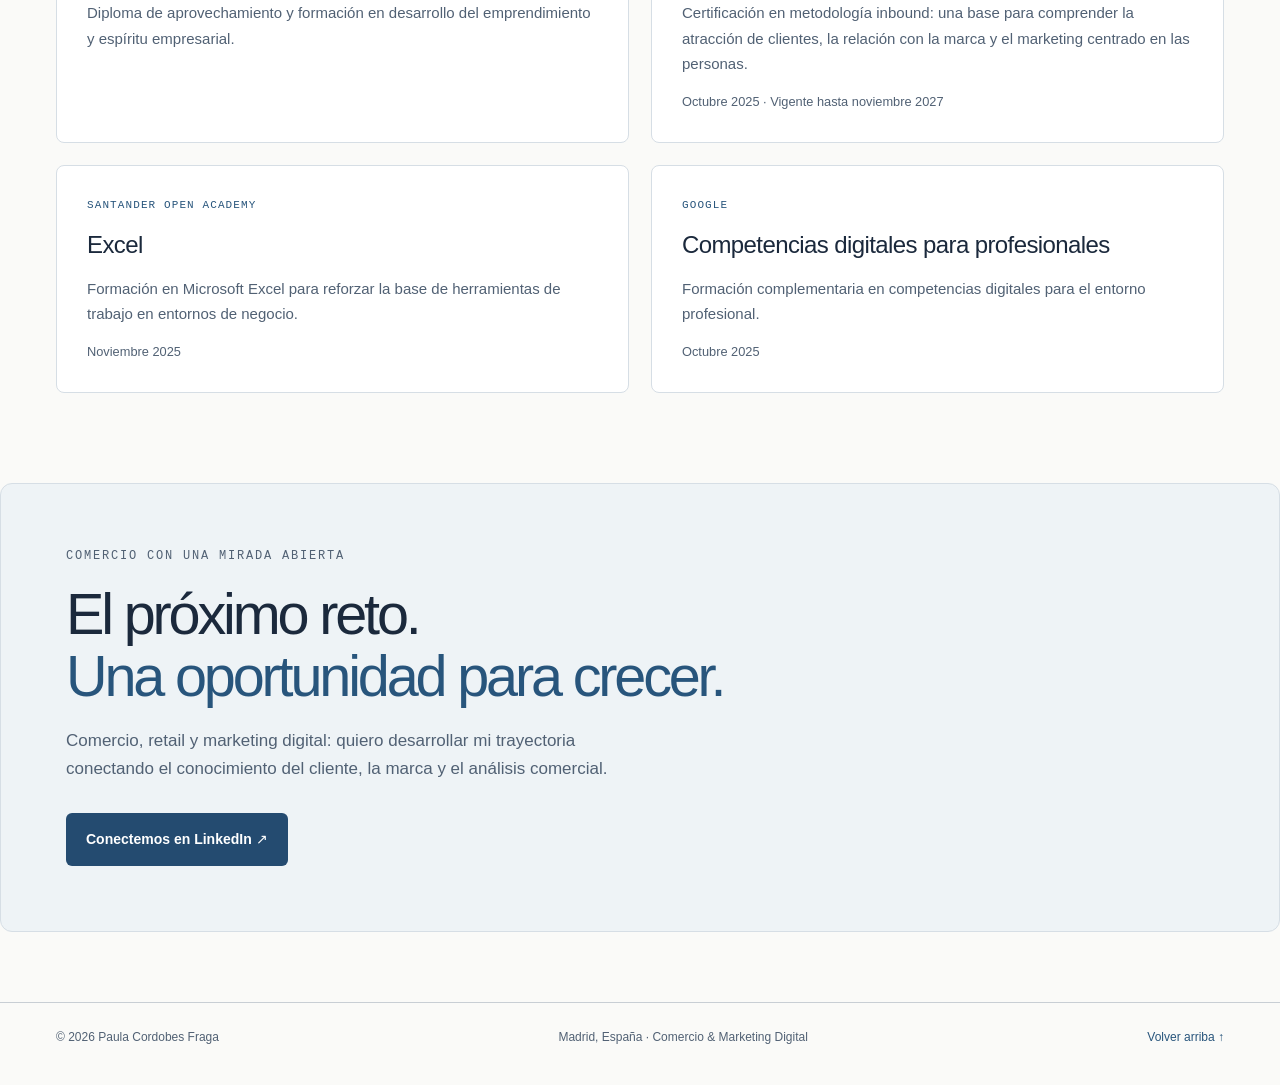
==== commit 620478bd: "Match portrait frame proportions and spacing to reference portfolio" ====
--- a/index.html
+++ b/index.html
@@ -18,8 +18,11 @@
 #projects .project-cover figcaption,#projects .project-cover figcaption span,#projects .project-cover figcaption a{color:#516174}
 #projects .project-cover a:focus-visible,:is(a:focus-visible,button:focus-visible){outline-color:#28557c}
 .dot{background:#28557c;box-shadow:0 0 0 5px #28557c12}
+
+/* Match the profile card spacing to Victor’s portfolio. */
+.portrait-bottom{padding:24px 25px}
 </style><meta property="og:type" content="website"><meta property="og:url" content="https://paulacordobesfraga.github.io/"><meta property="og:image" content="https://paulacordobesfraga.github.io/portfolio-preview.png"><meta property="og:image:alt" content="Portfolio de Paula Cordobes Fraga: Comercio, retail y marketing digital"><meta name="twitter:card" content="summary_large_image"></head><body><main><a class="skip" href="#content">Saltar al contenido</a><header class="nav"><a class="wordmark" href="#content">PCF<span> / </span><small>Paula Cordobes Fraga</small></a><nav aria-label="Navegación principal"><a href="#education">Educación</a><a href="#projects">Proyectos</a><a href="#expertise">Competencias</a><a href="#credentials">Certificaciones</a><a class="" href="https://www.linkedin.com/in/paulacordobesfraga/" target="_blank" rel="noopener noreferrer">Conectemos ↗</a></nav></header>
-<section class="hero wrap" id="content"><div class="hero-copy"><p class="eyebrow"><span class="dot"></span> COMERCIO · RETAIL · MARKETING DIGITAL</p><h1>Paula<br><em>Cordobes Fraga</em></h1><p class="hero-role">Visión comercial.<br>Conexión con el cliente.</p><p class="intro">Estudiante de Comercio en la Universidad Complutense de Madrid, con formación en Business Administration en TU Dublin y certificaciones en branding, experiencia de cliente e inbound. Mi enfoque conecta el análisis comercial, el marketing digital y la relación entre marcas y clientes.</p><div class="actions"><a class="button primary" href="#education">Explora mi perfil ↓</a><a class="button secondary" href="https://www.linkedin.com/in/paulacordobesfraga/" target="_blank" rel="noopener noreferrer">LinkedIn ↗</a></div><p class="hero-meta">UNIVERSIDAD COMPLUTENSE DE MADRID &nbsp; ↗ &nbsp; MADRID, ESPAÑA</p></div><aside class="portrait" aria-label="Resumen profesional"><div class="portrait-top"><span>COMERCIO × BUSINESS</span><span>01 / PERFIL</span></div><img src="Ejecutiva.png?v=11f02df" alt="Retrato de Paula Cordobes Fraga" width="1019" height="1427" fetchpriority="high" decoding="async" style="display:block;width:100%;height:auto;aspect-ratio:1019/1427;object-fit:contain"><div class="portrait-bottom"><p>Paula Cordobes Fraga</p><span>Comercio · Branding · Marketing Digital</span><div class="portrait-rule"></div><small>Grado en Comercio · UCM<br>Finalización prevista · Mayo 2027</small></div></aside></section>
+<section class="hero wrap" id="content"><div class="hero-copy"><p class="eyebrow"><span class="dot"></span> COMERCIO · RETAIL · MARKETING DIGITAL</p><h1>Paula<br><em>Cordobes Fraga</em></h1><p class="hero-role">Visión comercial.<br>Conexión con el cliente.</p><p class="intro">Estudiante de Comercio en la Universidad Complutense de Madrid, con formación en Business Administration en TU Dublin y certificaciones en branding, experiencia de cliente e inbound. Mi enfoque conecta el análisis comercial, el marketing digital y la relación entre marcas y clientes.</p><div class="actions"><a class="button primary" href="#education">Explora mi perfil ↓</a><a class="button secondary" href="https://www.linkedin.com/in/paulacordobesfraga/" target="_blank" rel="noopener noreferrer">LinkedIn ↗</a></div><p class="hero-meta">UNIVERSIDAD COMPLUTENSE DE MADRID &nbsp; ↗ &nbsp; MADRID, ESPAÑA</p></div><aside class="portrait" aria-label="Resumen profesional"><div class="portrait-top"><span>COMERCIO × BUSINESS</span><span>01 / PERFIL</span></div><img src="Ejecutiva.png?v=11f02df" alt="Retrato de Paula Cordobes Fraga" width="1016" height="1255" fetchpriority="high" decoding="async" style="display:block;width:100%;height:auto;aspect-ratio:1016/1255;object-fit:contain;object-position:center"><div class="portrait-bottom"><p>Paula Cordobes Fraga</p><span>Comercio · Branding · Marketing Digital</span><div class="portrait-rule"></div><small>Grado en Comercio · UCM<br>Finalización prevista · Mayo 2027</small></div></aside></section>
 
 <section class="education section" id="education"><div class="wrap"><div class="section-heading"><h2>1. Educación</h2></div><div class="education-list"><article><span>SEP 2022 — MAY 2027</span><div><h3>Grado en Comercio</h3><p>Universidad Complutense de Madrid</p><small>En curso · Finalización prevista en mayo de 2027</small></div></article><article><span>SEP 2024 — MAR 2025</span><div><h3>Estudios de Business Administration & Management</h3><p>Technological University Dublin</p><small>Formación internacional en el ámbito de la gestión empresarial</small></div></article><article><span>FORMACIÓN ADICIONAL</span><div><h3>Inglés & SixManagement Academy</h3><p>Inglés · Universidad Complutense de Madrid · Diciembre 2023</p><small>Curso adicional: SixManagement Academy</small></div></article></div></div></section>
 <section class="work-section section" id="projects"><div class="wrap"><div class="section-heading"><h2>2. Proyectos</h2></div>
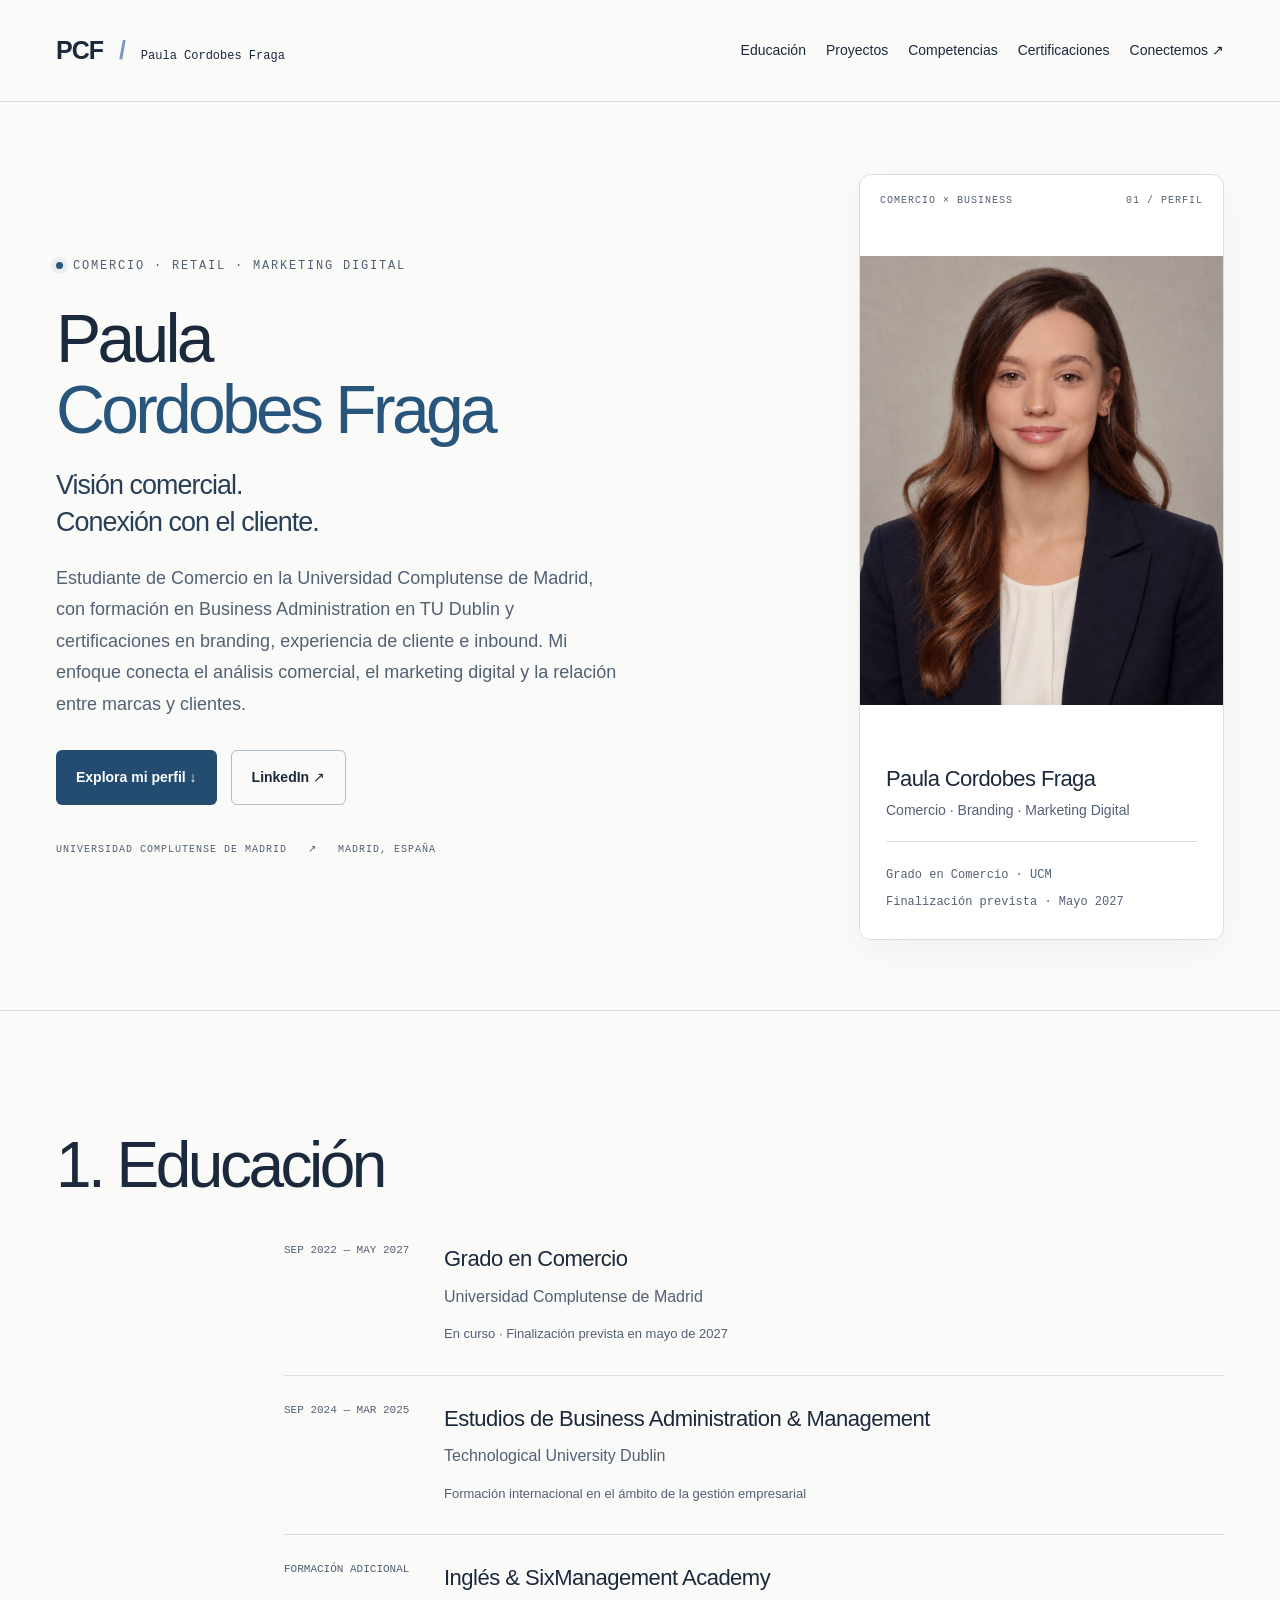
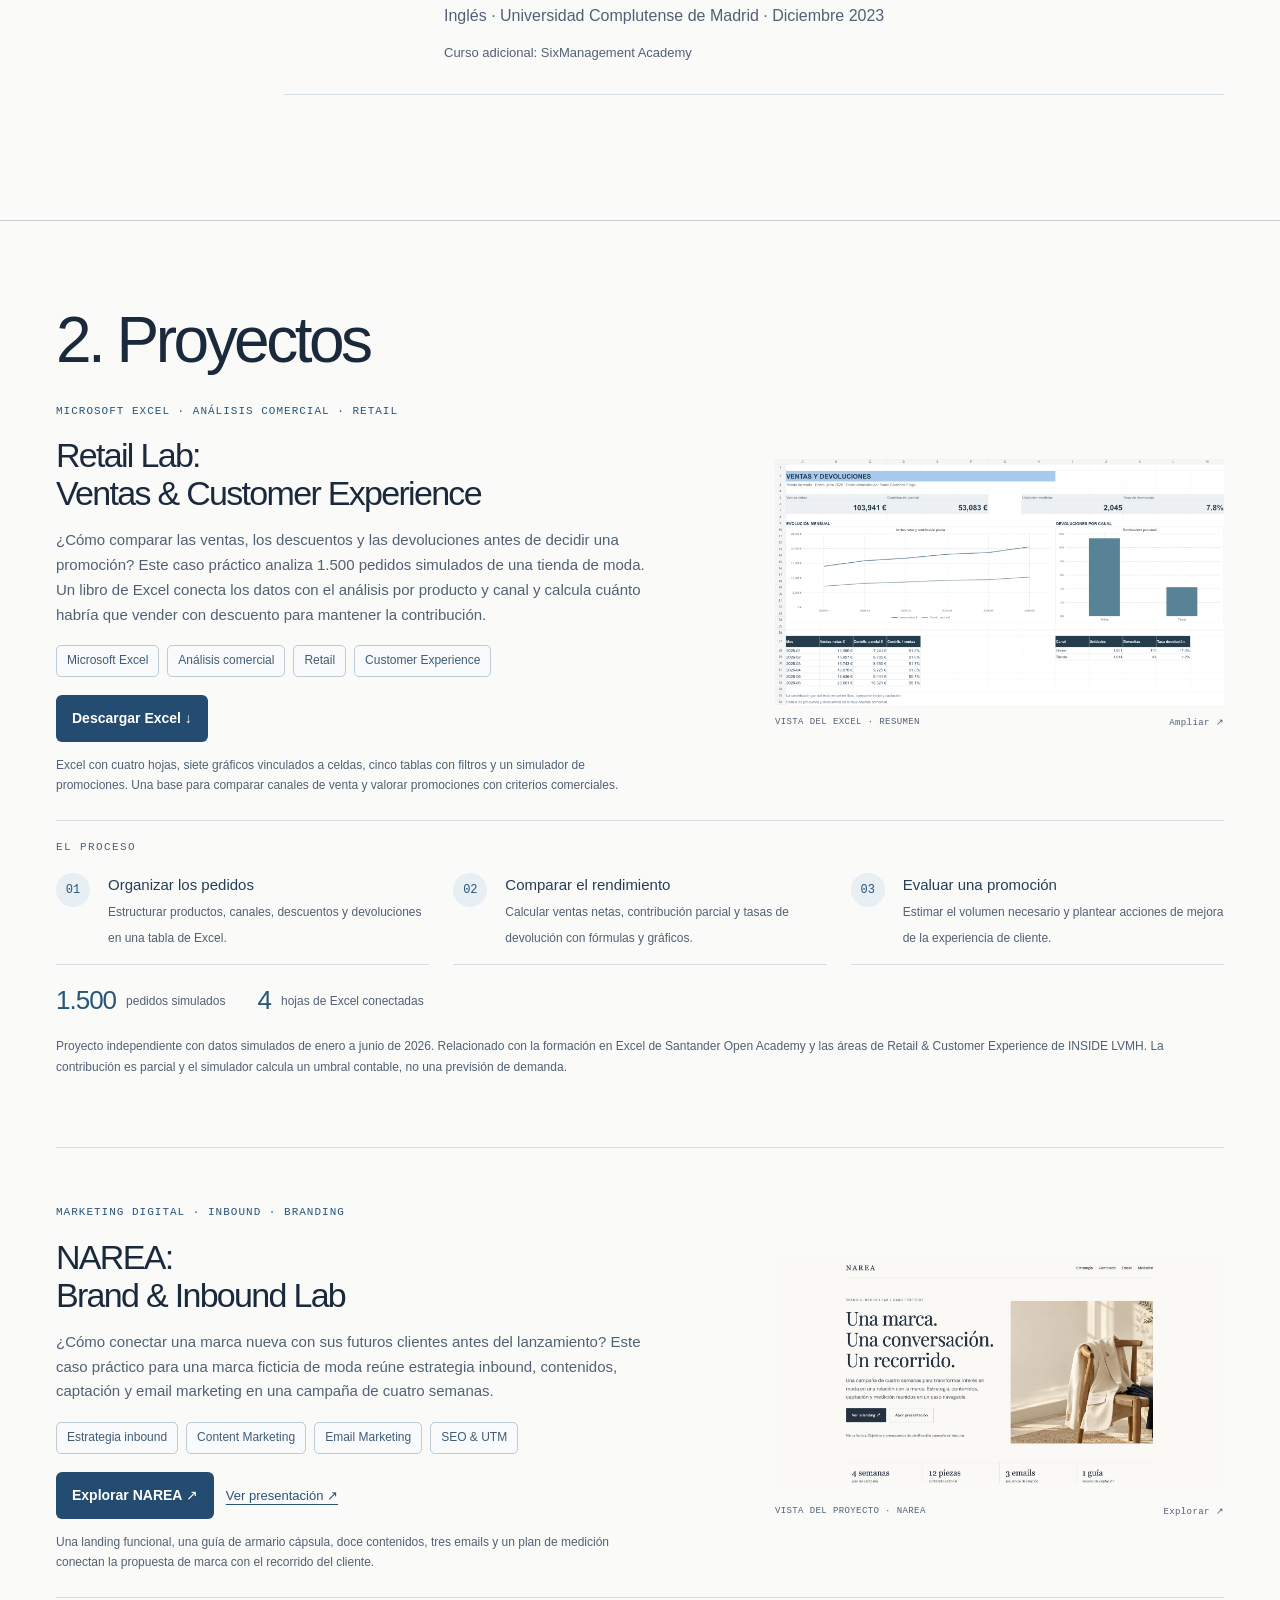
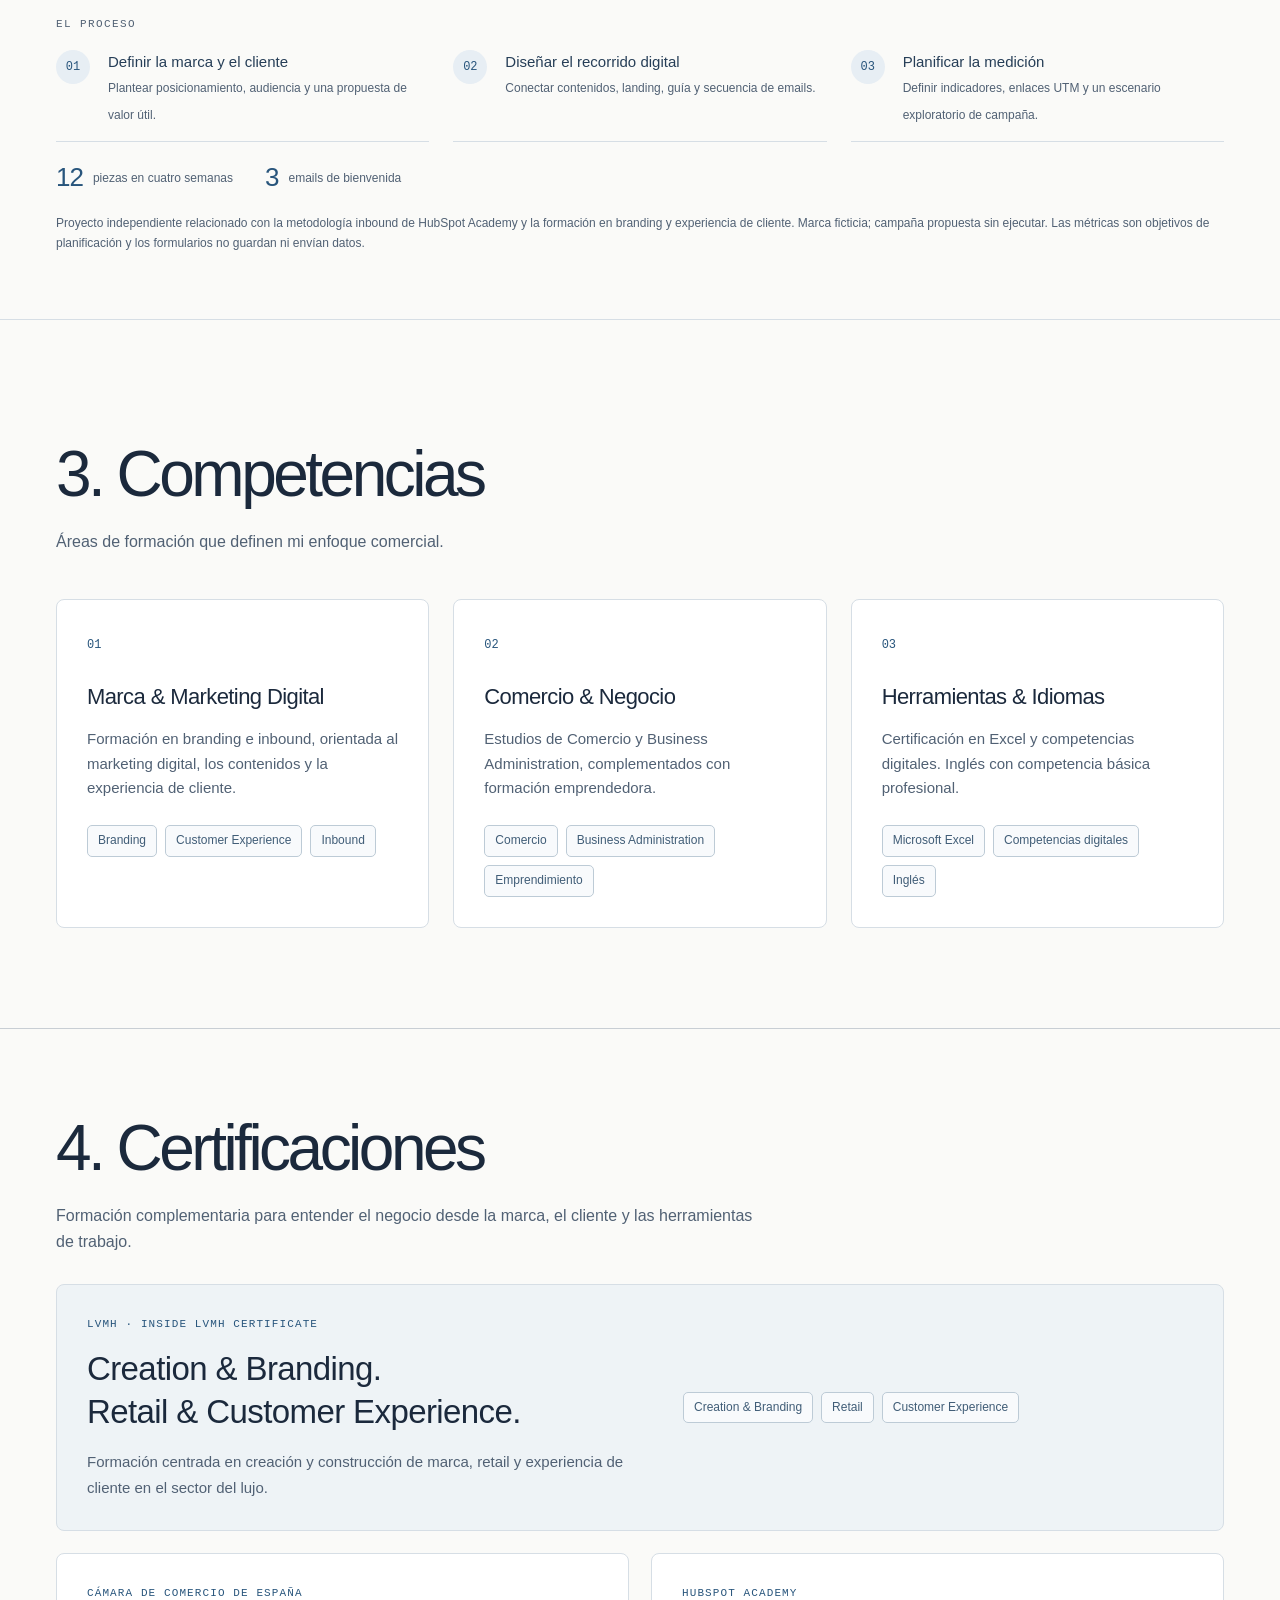
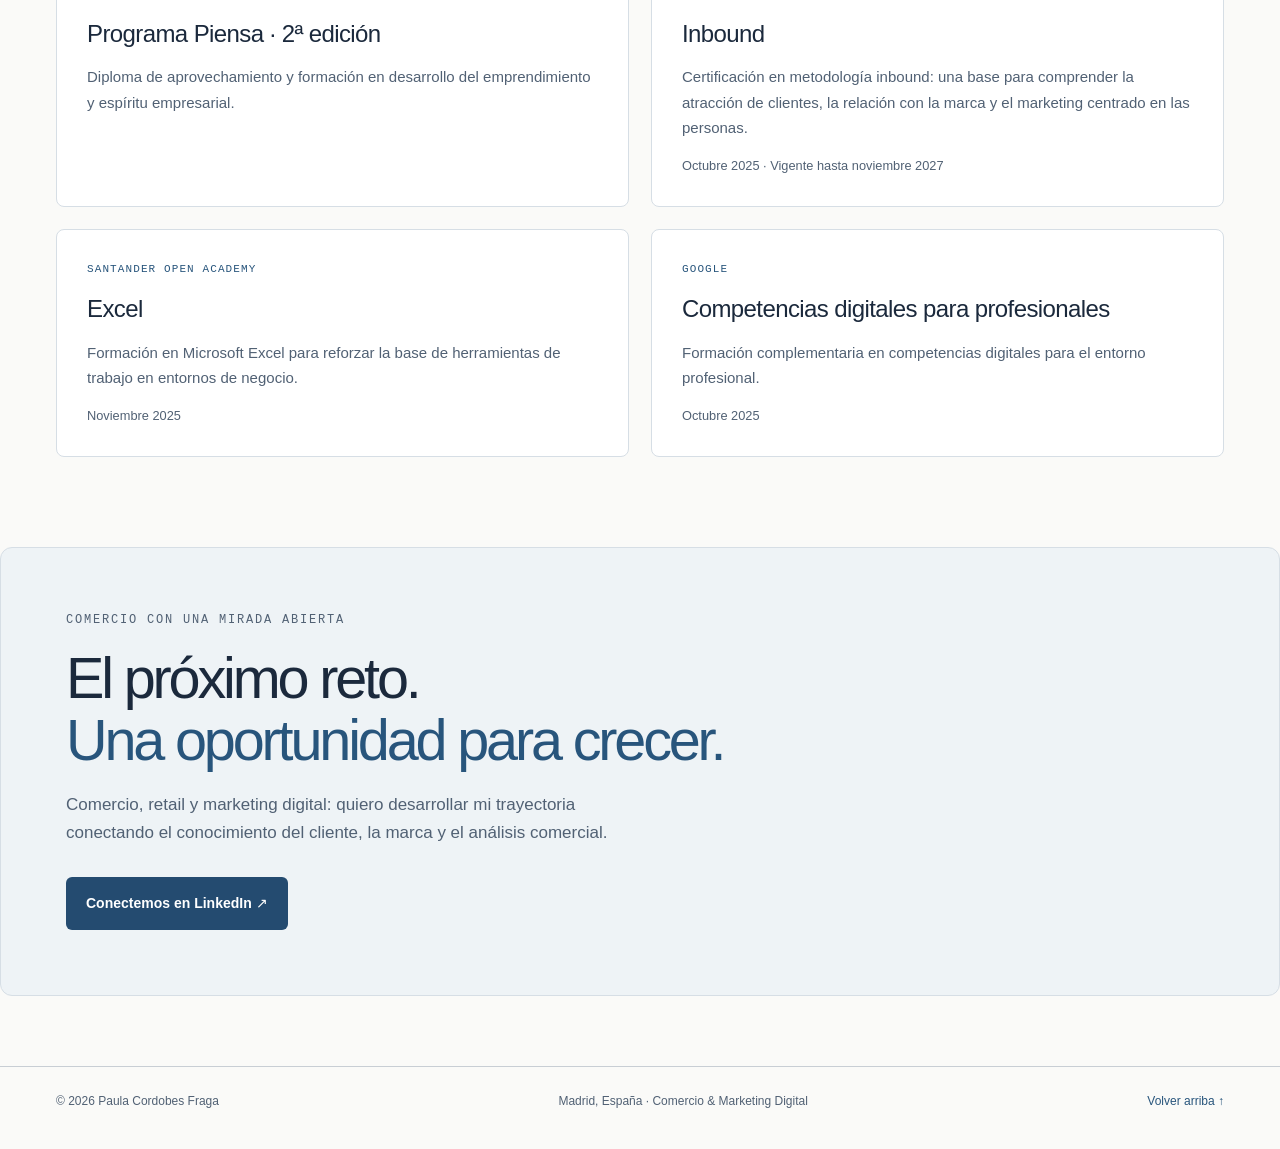
==== commit 1110a223: "Use cursor-free NAREA preview and match Excel preview dimensions" ====
--- a/index.html
+++ b/index.html
@@ -1,4 +1,4 @@
-<!doctype html><html lang="es"><head><meta charset="utf-8"><meta name="viewport" content="width=device-width,initial-scale=1"><title>Paula Cordobes Fraga | Comercio, Retail & Marketing Digital</title><meta name="description" content="Estudiante de Comercio en la Universidad Complutense de Madrid. Formación internacional, retail, branding y marketing digital."><link rel="canonical" href="https://paulacordobesfraga.github.io/"><meta property="og:title" content="Paula Cordobes Fraga | Comercio & Marketing Digital"><meta property="og:description" content="Formación comercial, perspectiva internacional y una mirada centrada en la marca y el cliente."><link rel="stylesheet" href="style.css"><style>#projects .project-cover figcaption,#projects .project-cover figcaption span{color:#a6b5c9}#projects .project-cover a:focus-visible{outline:2px solid #b4ceff;outline-offset:5px}#projects .project-cover img{aspect-ratio:auto}#projects .project-actions .text-link{flex-basis:auto;margin-right:18px}@media(max-width:700px){#projects .project-cover{max-width:none}#projects .project-actions .text-link{flex-basis:100%}}
+<!doctype html><html lang="es"><head><meta charset="utf-8"><meta name="viewport" content="width=device-width,initial-scale=1"><title>Paula Cordobes Fraga | Comercio, Retail & Marketing Digital</title><meta name="description" content="Estudiante de Comercio en la Universidad Complutense de Madrid. Formación internacional, retail, branding y marketing digital."><link rel="canonical" href="https://paulacordobesfraga.github.io/"><meta property="og:title" content="Paula Cordobes Fraga | Comercio & Marketing Digital"><meta property="og:description" content="Formación comercial, perspectiva internacional y una mirada centrada en la marca y el cliente."><link rel="stylesheet" href="style.css"><style>#projects .project-cover figcaption,#projects .project-cover figcaption span{color:#a6b5c9}#projects .project-cover a:focus-visible{outline:2px solid #b4ceff;outline-offset:5px}#projects .project-cover img{aspect-ratio:3356/1837;object-fit:contain;width:100%;background:#fafaf8}#projects .project-actions .text-link{flex-basis:auto;margin-right:18px}@media(max-width:700px){#projects .project-cover{max-width:none}#projects .project-actions .text-link{flex-basis:100%}}
 /* Light palette, keeping the original layout and typography. */
 :root{color-scheme:light;--background:#fafaf8;--foreground:#1b293c;--card:#fff;--card-foreground:#1b293c;--primary:#28557c;--border:#d6dee5;--muted-foreground:#516174}
 body,.work-section,.toolkit,.education{background:var(--background);color:var(--foreground)}
@@ -18,11 +18,8 @@
 #projects .project-cover figcaption,#projects .project-cover figcaption span,#projects .project-cover figcaption a{color:#516174}
 #projects .project-cover a:focus-visible,:is(a:focus-visible,button:focus-visible){outline-color:#28557c}
 .dot{background:#28557c;box-shadow:0 0 0 5px #28557c12}
-
-/* Match the profile card spacing to Victor’s portfolio. */
-.portrait-bottom{padding:24px 25px}
 </style><meta property="og:type" content="website"><meta property="og:url" content="https://paulacordobesfraga.github.io/"><meta property="og:image" content="https://paulacordobesfraga.github.io/portfolio-preview.png"><meta property="og:image:alt" content="Portfolio de Paula Cordobes Fraga: Comercio, retail y marketing digital"><meta name="twitter:card" content="summary_large_image"></head><body><main><a class="skip" href="#content">Saltar al contenido</a><header class="nav"><a class="wordmark" href="#content">PCF<span> / </span><small>Paula Cordobes Fraga</small></a><nav aria-label="Navegación principal"><a href="#education">Educación</a><a href="#projects">Proyectos</a><a href="#expertise">Competencias</a><a href="#credentials">Certificaciones</a><a class="" href="https://www.linkedin.com/in/paulacordobesfraga/" target="_blank" rel="noopener noreferrer">Conectemos ↗</a></nav></header>
-<section class="hero wrap" id="content"><div class="hero-copy"><p class="eyebrow"><span class="dot"></span> COMERCIO · RETAIL · MARKETING DIGITAL</p><h1>Paula<br><em>Cordobes Fraga</em></h1><p class="hero-role">Visión comercial.<br>Conexión con el cliente.</p><p class="intro">Estudiante de Comercio en la Universidad Complutense de Madrid, con formación en Business Administration en TU Dublin y certificaciones en branding, experiencia de cliente e inbound. Mi enfoque conecta el análisis comercial, el marketing digital y la relación entre marcas y clientes.</p><div class="actions"><a class="button primary" href="#education">Explora mi perfil ↓</a><a class="button secondary" href="https://www.linkedin.com/in/paulacordobesfraga/" target="_blank" rel="noopener noreferrer">LinkedIn ↗</a></div><p class="hero-meta">UNIVERSIDAD COMPLUTENSE DE MADRID &nbsp; ↗ &nbsp; MADRID, ESPAÑA</p></div><aside class="portrait" aria-label="Resumen profesional"><div class="portrait-top"><span>COMERCIO × BUSINESS</span><span>01 / PERFIL</span></div><img src="Ejecutiva.png?v=11f02df" alt="Retrato de Paula Cordobes Fraga" width="1016" height="1255" fetchpriority="high" decoding="async" style="display:block;width:100%;height:auto;aspect-ratio:1016/1255;object-fit:contain;object-position:center"><div class="portrait-bottom"><p>Paula Cordobes Fraga</p><span>Comercio · Branding · Marketing Digital</span><div class="portrait-rule"></div><small>Grado en Comercio · UCM<br>Finalización prevista · Mayo 2027</small></div></aside></section>
+<section class="hero wrap" id="content"><div class="hero-copy"><p class="eyebrow"><span class="dot"></span> COMERCIO · RETAIL · MARKETING DIGITAL</p><h1>Paula<br><em>Cordobes Fraga</em></h1><p class="hero-role">Visión comercial.<br>Conexión con el cliente.</p><p class="intro">Estudiante de Comercio en la Universidad Complutense de Madrid, con formación en Business Administration en TU Dublin y certificaciones en branding, experiencia de cliente e inbound. Mi enfoque conecta el análisis comercial, el marketing digital y la relación entre marcas y clientes.</p><div class="actions"><a class="button primary" href="#education">Explora mi perfil ↓</a><a class="button secondary" href="https://www.linkedin.com/in/paulacordobesfraga/" target="_blank" rel="noopener noreferrer">LinkedIn ↗</a></div><p class="hero-meta">UNIVERSIDAD COMPLUTENSE DE MADRID &nbsp; ↗ &nbsp; MADRID, ESPAÑA</p></div><aside class="portrait" aria-label="Resumen profesional"><div class="portrait-top"><span>COMERCIO × BUSINESS</span><span>01 / PERFIL</span></div><img src="Ejecutiva.png?v=11f02df" alt="Retrato de Paula Cordobes Fraga" width="1019" height="1427" fetchpriority="high" decoding="async" style="display:block;width:100%;height:auto;aspect-ratio:1019/1427;object-fit:contain"><div class="portrait-bottom"><p>Paula Cordobes Fraga</p><span>Comercio · Branding · Marketing Digital</span><div class="portrait-rule"></div><small>Grado en Comercio · UCM<br>Finalización prevista · Mayo 2027</small></div></aside></section>
 
 <section class="education section" id="education"><div class="wrap"><div class="section-heading"><h2>1. Educación</h2></div><div class="education-list"><article><span>SEP 2022 — MAY 2027</span><div><h3>Grado en Comercio</h3><p>Universidad Complutense de Madrid</p><small>En curso · Finalización prevista en mayo de 2027</small></div></article><article><span>SEP 2024 — MAR 2025</span><div><h3>Estudios de Business Administration & Management</h3><p>Technological University Dublin</p><small>Formación internacional en el ámbito de la gestión empresarial</small></div></article><article><span>FORMACIÓN ADICIONAL</span><div><h3>Inglés & SixManagement Academy</h3><p>Inglés · Universidad Complutense de Madrid · Diciembre 2023</p><small>Curso adicional: SixManagement Academy</small></div></article></div></div></section>
 <section class="work-section section" id="projects"><div class="wrap"><div class="section-heading"><h2>2. Proyectos</h2></div>
@@ -47,7 +44,7 @@
 <div class="tags"><span>Estrategia inbound</span><span>Content Marketing</span><span>Email Marketing</span><span>SEO &amp; UTM</span></div>
 <div class="project-actions"><a class="button dark-button" href="narea.html">Explorar NAREA ↗</a><a class="text-link" style="color:#28557c" href="narea-NAREA-Brand-Inbound-Lab.pdf" target="_blank" rel="noopener">Ver presentación ↗</a></div>
 <p class="powerbi-note">Una landing funcional, una guía de armario cápsula, doce contenidos, tres emails y un plan de medición conectan la propuesta de marca con el recorrido del cliente.</p></div>
-<figure class="project-cover"><a href="narea.html" aria-label="Abrir NAREA desde su previsualización"><img src="narea-preview.png" alt="Previsualización de NAREA: campaña inbound para una marca de moda, con diseño editorial claro." width="1661" height="837" loading="lazy"></a><figcaption><span>VISTA DEL PROYECTO · NAREA</span><a href="narea.html">Explorar ↗</a></figcaption></figure>
+<figure class="project-cover"><a href="narea.html" aria-label="Abrir NAREA desde su previsualización"><img src="narea-preview-clean.jpg" alt="Previsualización de NAREA: campaña inbound para una marca de moda, con diseño editorial claro." width="1661" height="836" loading="lazy"></a><figcaption><span>VISTA DEL PROYECTO · NAREA</span><a href="narea.html">Explorar ↗</a></figcaption></figure>
 <div class="project-evidence"><p class="evidence-label">EL PROCESO</p><ol class="pipeline">
 <li><span>01</span><div><strong>Definir la marca y el cliente</strong><small>Plantear posicionamiento, audiencia y una propuesta de valor útil.</small></div></li>
 <li><span>02</span><div><strong>Diseñar el recorrido digital</strong><small>Conectar contenidos, landing, guía y secuencia de emails.</small></div></li>
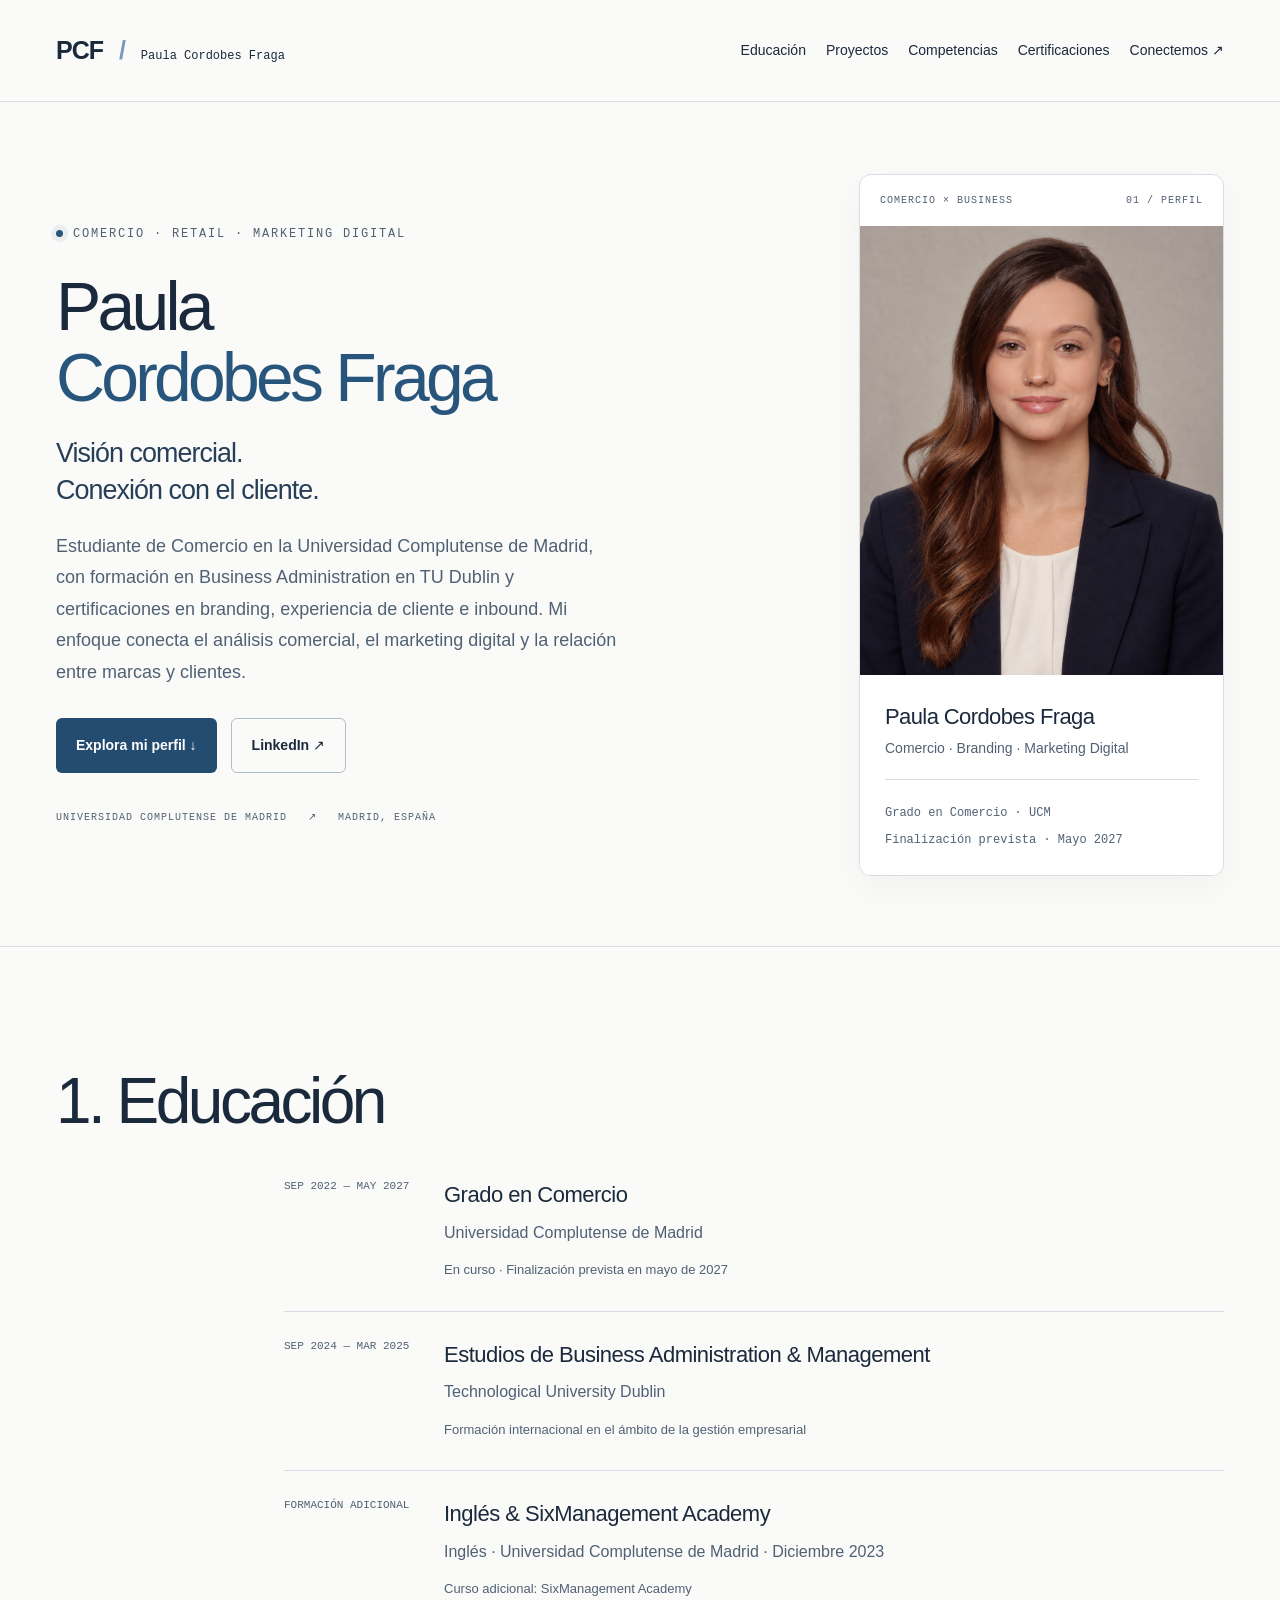
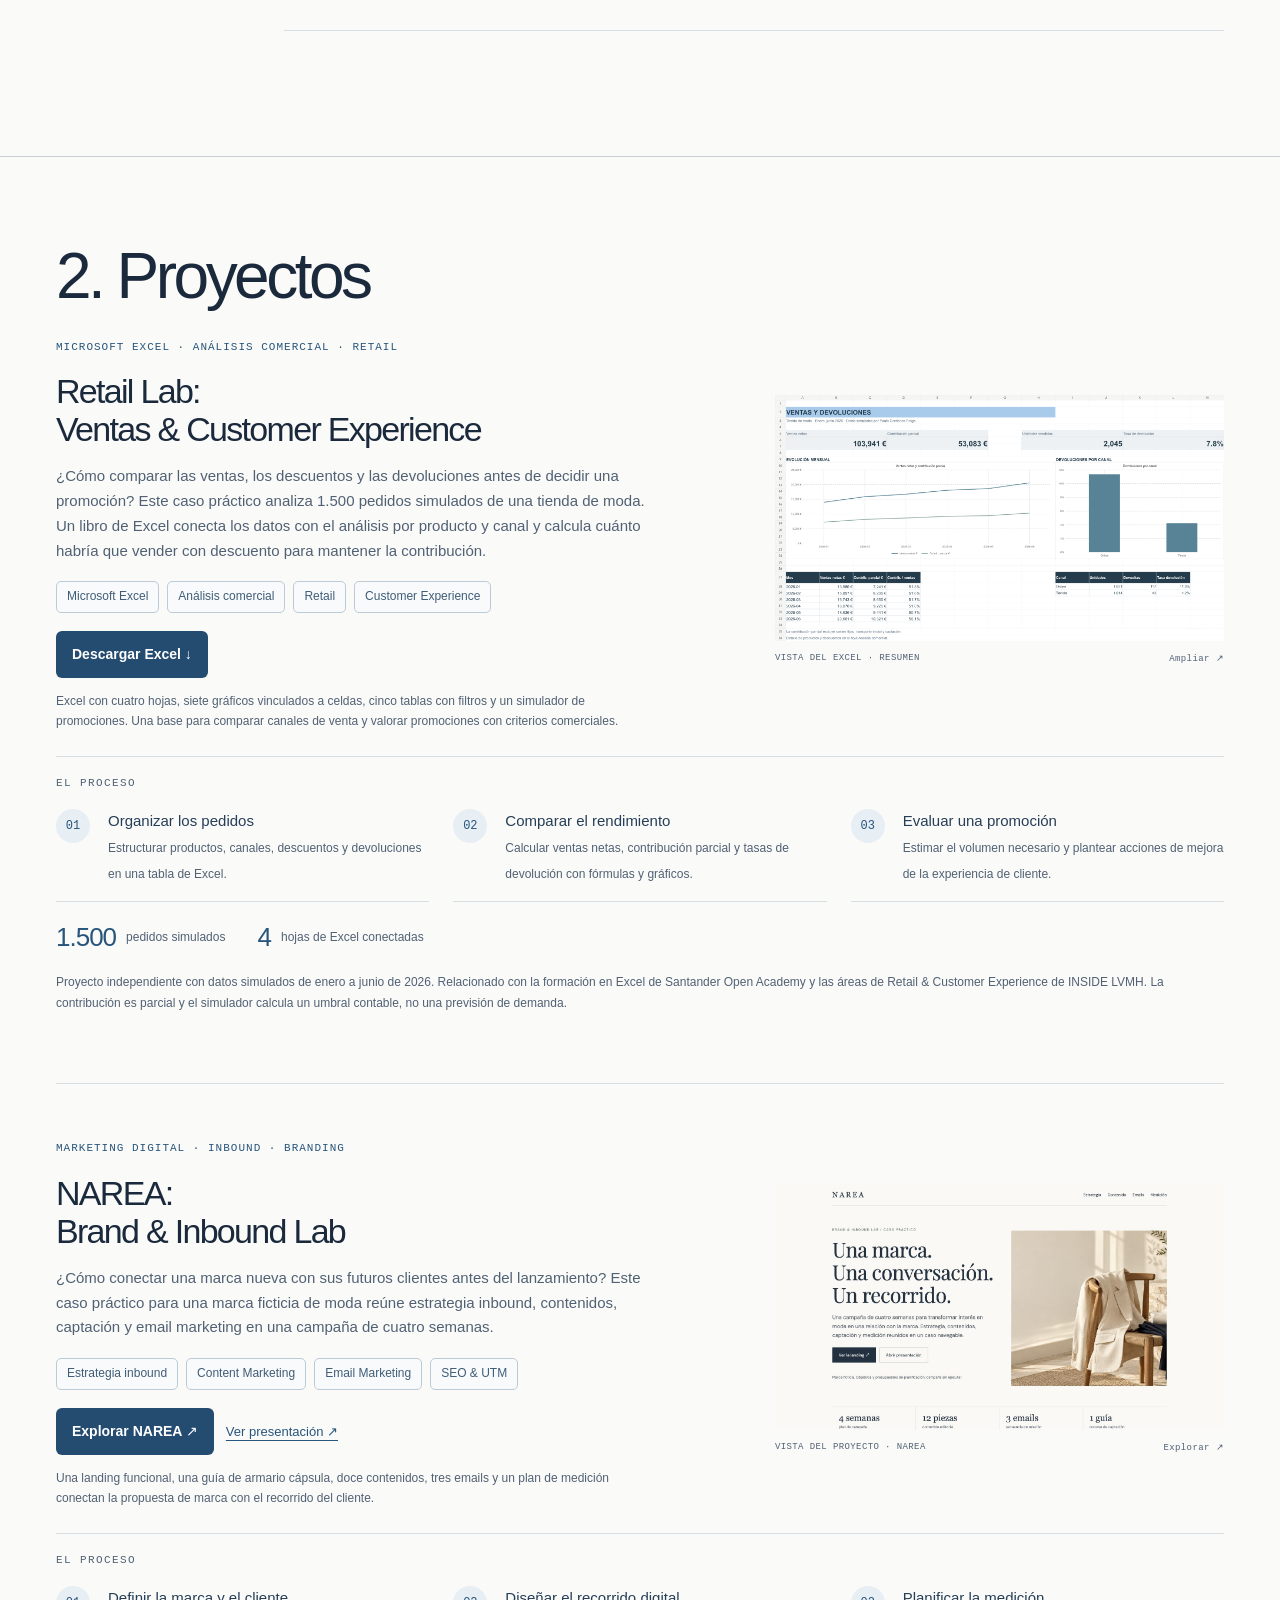
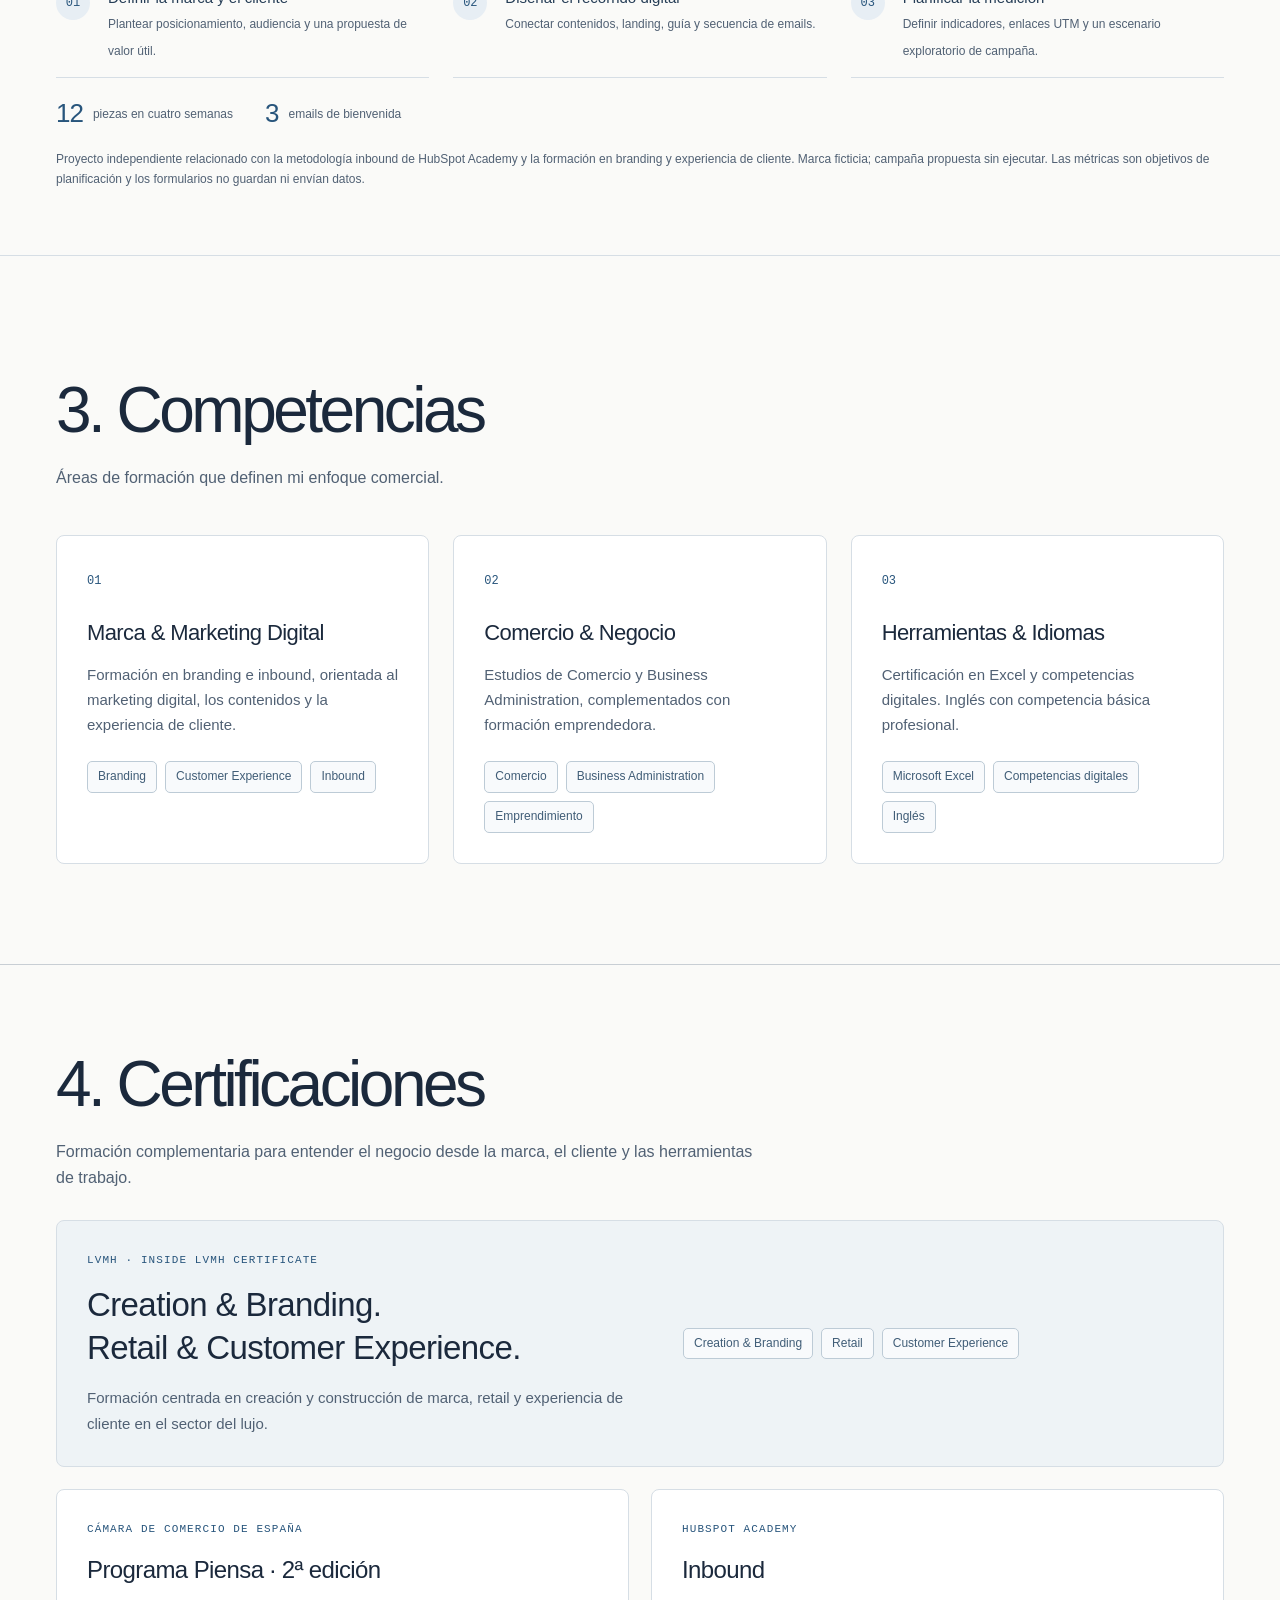
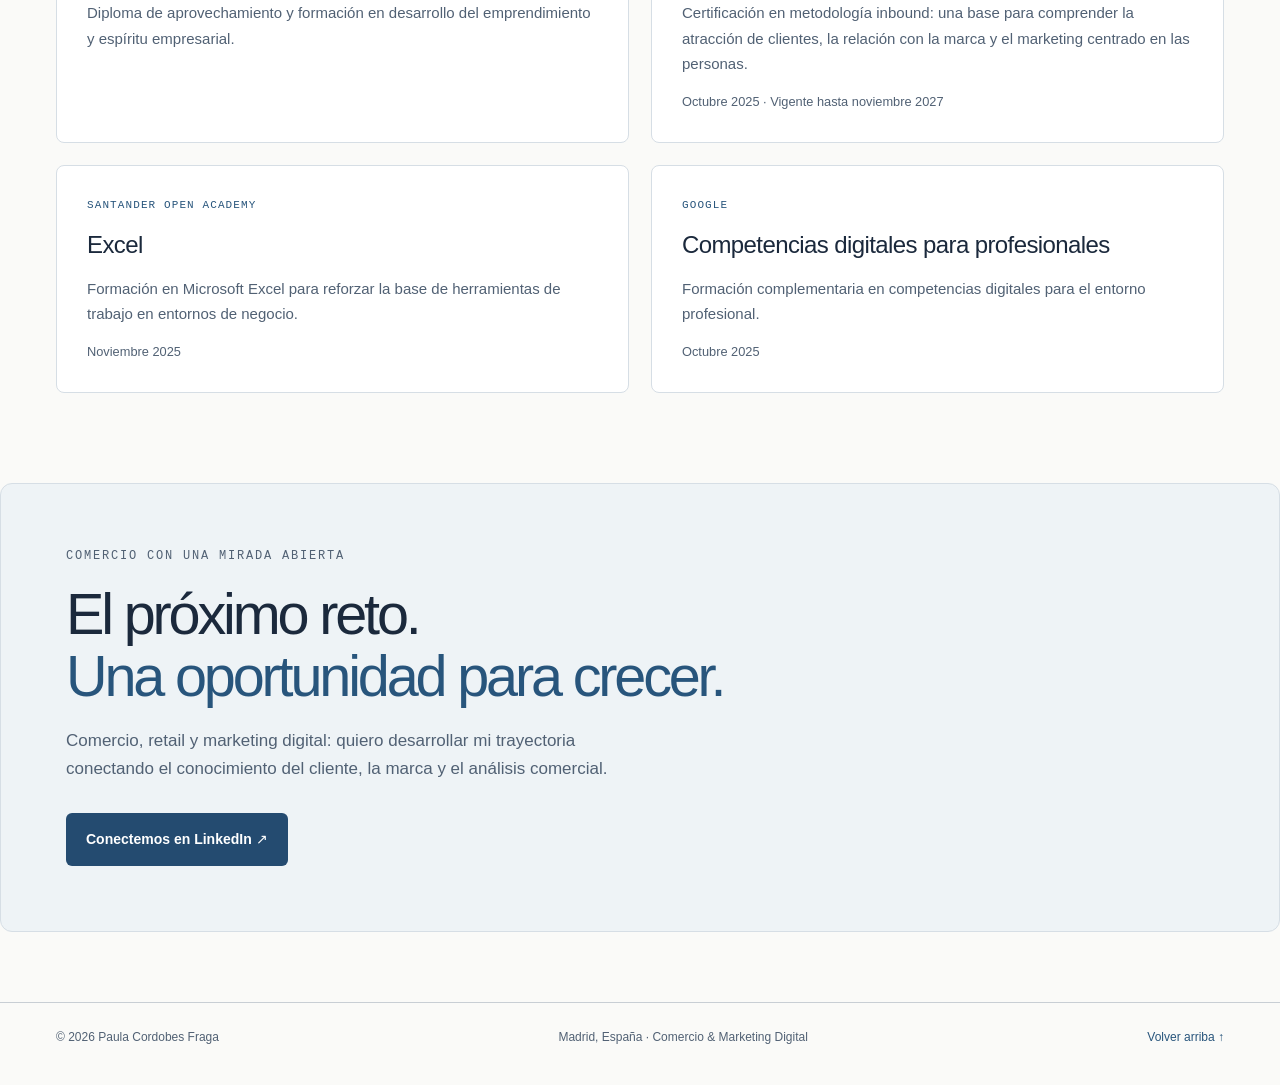
==== commit b92bb797: "Restore matching portrait frame and enlarge NAREA preview" ====
--- a/index.html
+++ b/index.html
@@ -18,8 +18,15 @@
 #projects .project-cover figcaption,#projects .project-cover figcaption span,#projects .project-cover figcaption a{color:#516174}
 #projects .project-cover a:focus-visible,:is(a:focus-visible,button:focus-visible){outline-color:#28557c}
 .dot{background:#28557c;box-shadow:0 0 0 5px #28557c12}
+
+/* Keep the profile frame aligned with the reference portfolio. */
+.portrait{width:100%;max-width:365px;min-height:0;align-self:center;justify-self:end}
+.portrait-top{padding:20px}
+.portrait-bottom{padding:24px 25px}
+#projects img[src="narea-preview-clean.jpg"]{object-fit:cover;object-position:center}
+@media(max-width:640px){.portrait{max-width:340px;justify-self:center}}
 </style><meta property="og:type" content="website"><meta property="og:url" content="https://paulacordobesfraga.github.io/"><meta property="og:image" content="https://paulacordobesfraga.github.io/portfolio-preview.png"><meta property="og:image:alt" content="Portfolio de Paula Cordobes Fraga: Comercio, retail y marketing digital"><meta name="twitter:card" content="summary_large_image"></head><body><main><a class="skip" href="#content">Saltar al contenido</a><header class="nav"><a class="wordmark" href="#content">PCF<span> / </span><small>Paula Cordobes Fraga</small></a><nav aria-label="Navegación principal"><a href="#education">Educación</a><a href="#projects">Proyectos</a><a href="#expertise">Competencias</a><a href="#credentials">Certificaciones</a><a class="" href="https://www.linkedin.com/in/paulacordobesfraga/" target="_blank" rel="noopener noreferrer">Conectemos ↗</a></nav></header>
-<section class="hero wrap" id="content"><div class="hero-copy"><p class="eyebrow"><span class="dot"></span> COMERCIO · RETAIL · MARKETING DIGITAL</p><h1>Paula<br><em>Cordobes Fraga</em></h1><p class="hero-role">Visión comercial.<br>Conexión con el cliente.</p><p class="intro">Estudiante de Comercio en la Universidad Complutense de Madrid, con formación en Business Administration en TU Dublin y certificaciones en branding, experiencia de cliente e inbound. Mi enfoque conecta el análisis comercial, el marketing digital y la relación entre marcas y clientes.</p><div class="actions"><a class="button primary" href="#education">Explora mi perfil ↓</a><a class="button secondary" href="https://www.linkedin.com/in/paulacordobesfraga/" target="_blank" rel="noopener noreferrer">LinkedIn ↗</a></div><p class="hero-meta">UNIVERSIDAD COMPLUTENSE DE MADRID &nbsp; ↗ &nbsp; MADRID, ESPAÑA</p></div><aside class="portrait" aria-label="Resumen profesional"><div class="portrait-top"><span>COMERCIO × BUSINESS</span><span>01 / PERFIL</span></div><img src="Ejecutiva.png?v=11f02df" alt="Retrato de Paula Cordobes Fraga" width="1019" height="1427" fetchpriority="high" decoding="async" style="display:block;width:100%;height:auto;aspect-ratio:1019/1427;object-fit:contain"><div class="portrait-bottom"><p>Paula Cordobes Fraga</p><span>Comercio · Branding · Marketing Digital</span><div class="portrait-rule"></div><small>Grado en Comercio · UCM<br>Finalización prevista · Mayo 2027</small></div></aside></section>
+<section class="hero wrap" id="content"><div class="hero-copy"><p class="eyebrow"><span class="dot"></span> COMERCIO · RETAIL · MARKETING DIGITAL</p><h1>Paula<br><em>Cordobes Fraga</em></h1><p class="hero-role">Visión comercial.<br>Conexión con el cliente.</p><p class="intro">Estudiante de Comercio en la Universidad Complutense de Madrid, con formación en Business Administration en TU Dublin y certificaciones en branding, experiencia de cliente e inbound. Mi enfoque conecta el análisis comercial, el marketing digital y la relación entre marcas y clientes.</p><div class="actions"><a class="button primary" href="#education">Explora mi perfil ↓</a><a class="button secondary" href="https://www.linkedin.com/in/paulacordobesfraga/" target="_blank" rel="noopener noreferrer">LinkedIn ↗</a></div><p class="hero-meta">UNIVERSIDAD COMPLUTENSE DE MADRID &nbsp; ↗ &nbsp; MADRID, ESPAÑA</p></div><aside class="portrait" aria-label="Resumen profesional"><div class="portrait-top"><span>COMERCIO × BUSINESS</span><span>01 / PERFIL</span></div><img src="Ejecutiva.png?v=11f02df" alt="Retrato de Paula Cordobes Fraga" width="1016" height="1255" fetchpriority="high" decoding="async" style="display:block;width:100%;height:auto;aspect-ratio:1016/1255;object-fit:contain;object-position:center"><div class="portrait-bottom"><p>Paula Cordobes Fraga</p><span>Comercio · Branding · Marketing Digital</span><div class="portrait-rule"></div><small>Grado en Comercio · UCM<br>Finalización prevista · Mayo 2027</small></div></aside></section>
 
 <section class="education section" id="education"><div class="wrap"><div class="section-heading"><h2>1. Educación</h2></div><div class="education-list"><article><span>SEP 2022 — MAY 2027</span><div><h3>Grado en Comercio</h3><p>Universidad Complutense de Madrid</p><small>En curso · Finalización prevista en mayo de 2027</small></div></article><article><span>SEP 2024 — MAR 2025</span><div><h3>Estudios de Business Administration & Management</h3><p>Technological University Dublin</p><small>Formación internacional en el ámbito de la gestión empresarial</small></div></article><article><span>FORMACIÓN ADICIONAL</span><div><h3>Inglés & SixManagement Academy</h3><p>Inglés · Universidad Complutense de Madrid · Diciembre 2023</p><small>Curso adicional: SixManagement Academy</small></div></article></div></div></section>
 <section class="work-section section" id="projects"><div class="wrap"><div class="section-heading"><h2>2. Proyectos</h2></div>
